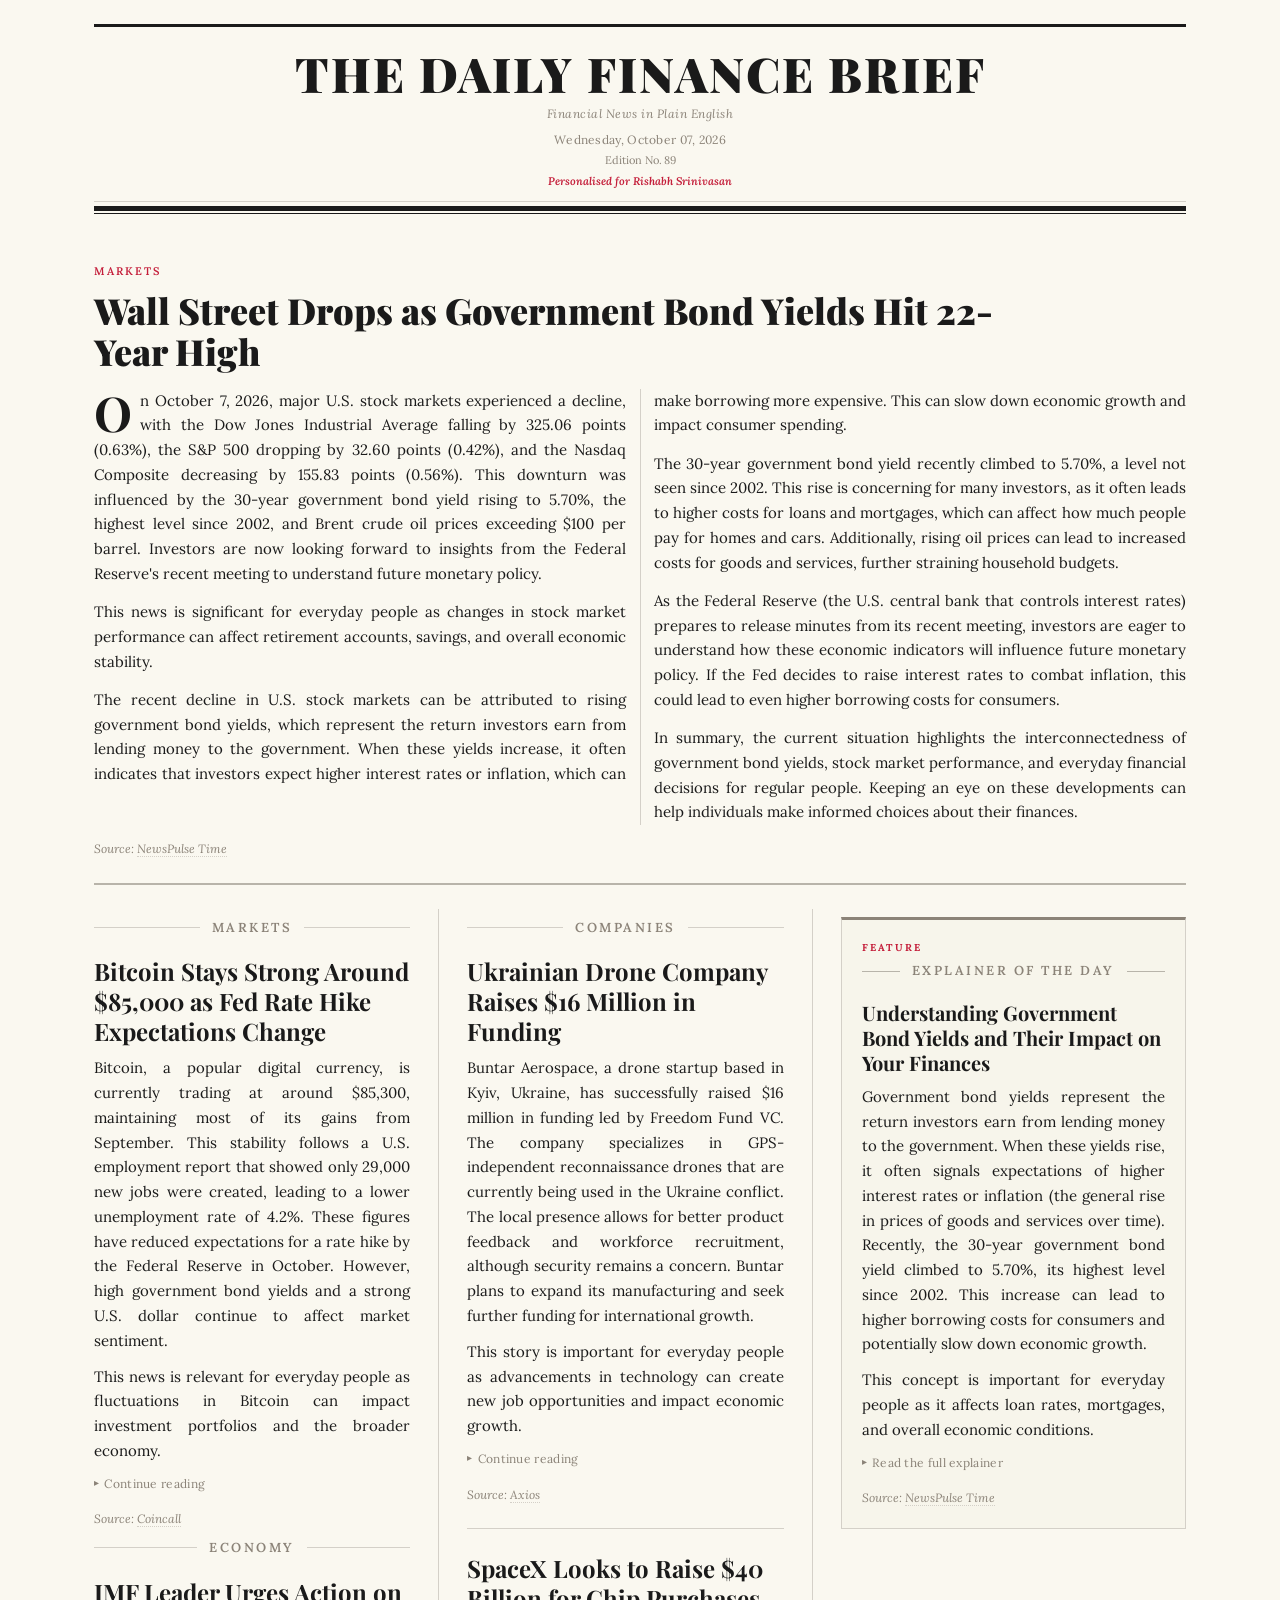
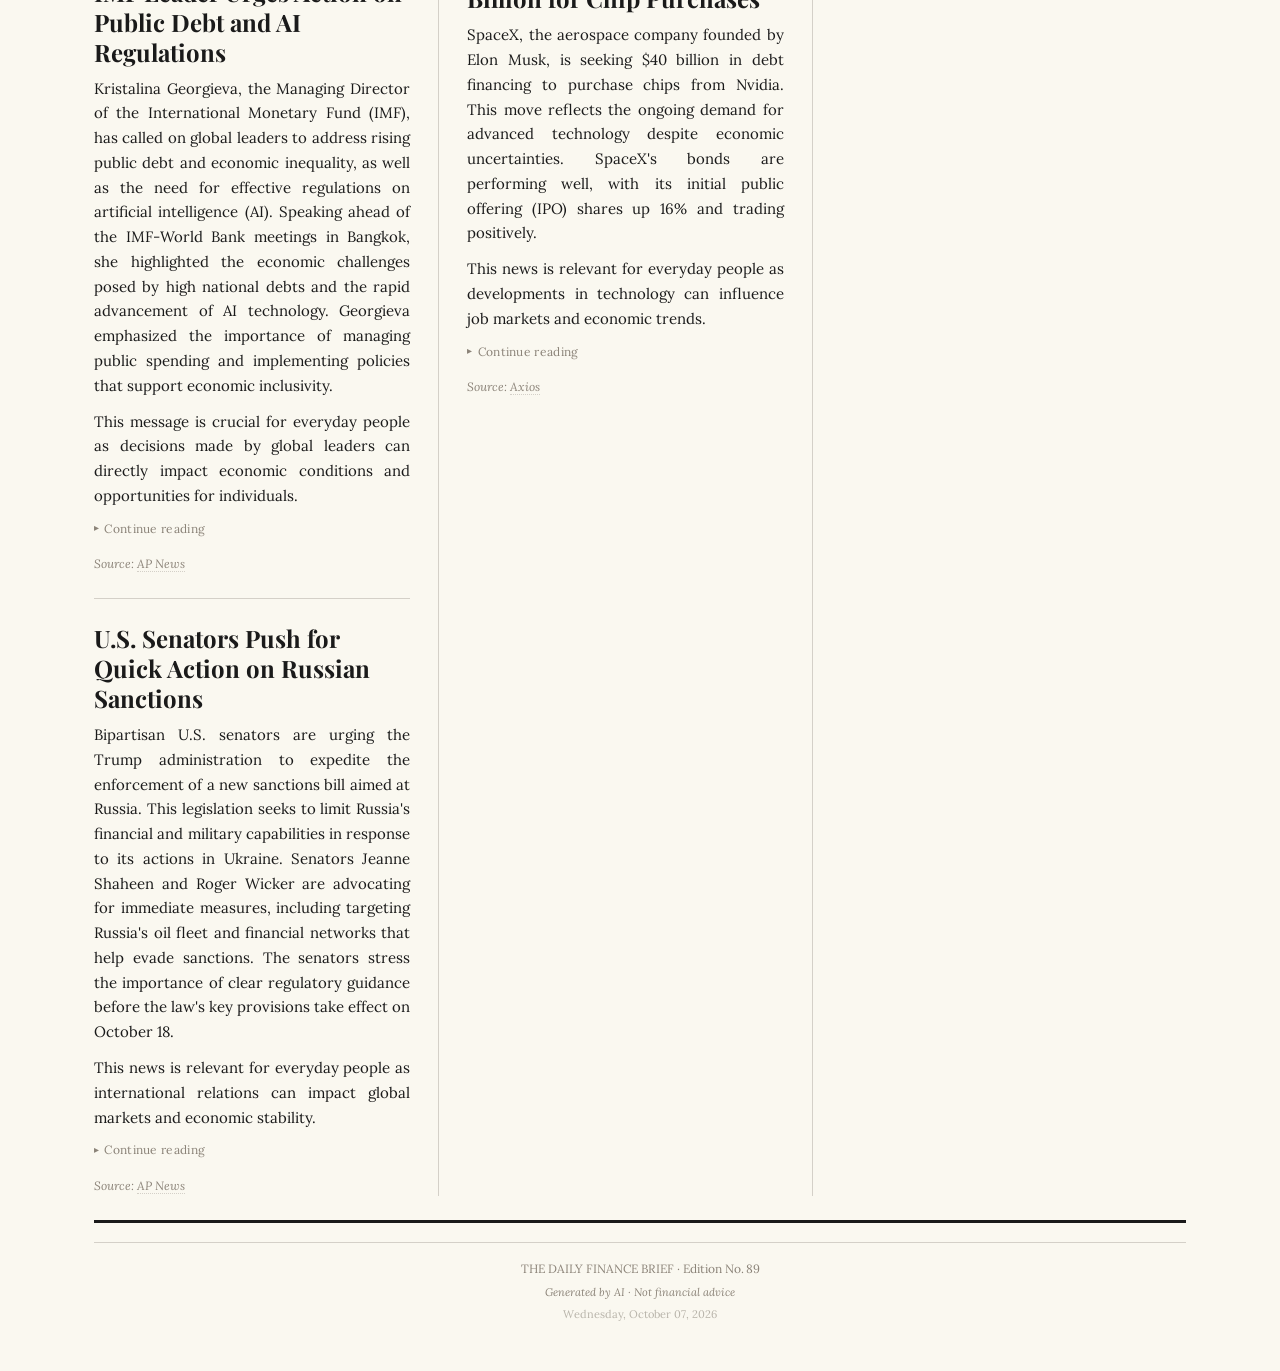
==== index.html @ 6aeec409 "📰 Daily Finance Brief — $(date +'%Y-%m-%d') 307666f8094af307974839c03118900632a19dda" ====
<!DOCTYPE html>
<html lang="en">
<head>
  <meta charset="UTF-8">
  <meta name="viewport" content="width=device-width, initial-scale=1.0">
  <meta name="description" content="THE DAILY FINANCE BRIEF — Financial News in Plain English. Edition 89, Wednesday, October 07, 2026.">
  <meta name="robots" content="noindex, nofollow">
  <title>THE DAILY FINANCE BRIEF — Wednesday, October 07, 2026</title>

  <!-- Google Fonts -->
  <link rel="preconnect" href="https://fonts.googleapis.com">
  <link rel="preconnect" href="https://fonts.gstatic.com" crossorigin>
  <link href="https://fonts.googleapis.com/css2?family=Playfair+Display:ital,wght@0,400;0,700;0,900;1,400;1,700&family=Lora:ital,wght@0,400;0,500;0,600;0,700;1,400;1,500&display=swap" rel="stylesheet">

  <!-- Newspaper Stylesheet -->
  <link rel="stylesheet" href="styles.css">
</head>
<body>

<div class="newspaper">

  <!-- ================================================================== -->
  <!-- MASTHEAD                                                            -->
  <!-- ================================================================== -->
  <header class="masthead">
    <div class="masthead__name">THE DAILY FINANCE BRIEF</div>
    <div class="masthead__tagline">Financial News in Plain English</div>
    <div class="masthead__dateline">Wednesday, October 07, 2026</div>
    <div class="masthead__edition">Edition No.&thinsp;89</div>
    <div class="masthead__personalised">Personalised for Rishabh Srinivasan</div>
  </header>
  <hr class="masthead-rule">

  <!-- ================================================================== -->
  <!-- LEAD STORY                                                          -->
  <!-- ================================================================== -->
  <article class="lead-story">
    <div class="lead-story__category">MARKETS</div>
    <h1 class="lead-story__headline">Wall Street Drops as Government Bond Yields Hit 22-Year High</h1>
    <div class="lead-story__body">
      <p>On October 7, 2026, major U.S. stock markets experienced a decline, with the Dow Jones Industrial Average falling by 325.06 points (0.63%), the S&P 500 dropping by 32.60 points (0.42%), and the Nasdaq Composite decreasing by 155.83 points (0.56%). This downturn was influenced by the 30-year government bond yield rising to 5.70%, the highest level since 2002, and Brent crude oil prices exceeding $100 per barrel. Investors are now looking forward to insights from the Federal Reserve's recent meeting to understand future monetary policy.</p><p>This news is significant for everyday people as changes in stock market performance can affect retirement accounts, savings, and overall economic stability.</p>
      <p>The recent decline in U.S. stock markets can be attributed to rising government bond yields, which represent the return investors earn from lending money to the government. When these yields increase, it often indicates that investors expect higher interest rates or inflation, which can make borrowing more expensive. This can slow down economic growth and impact consumer spending.</p><p>The 30-year government bond yield recently climbed to 5.70%, a level not seen since 2002. This rise is concerning for many investors, as it often leads to higher costs for loans and mortgages, which can affect how much people pay for homes and cars. Additionally, rising oil prices can lead to increased costs for goods and services, further straining household budgets.</p><p>As the Federal Reserve (the U.S. central bank that controls interest rates) prepares to release minutes from its recent meeting, investors are eager to understand how these economic indicators will influence future monetary policy. If the Fed decides to raise interest rates to combat inflation, this could lead to even higher borrowing costs for consumers.</p><p>In summary, the current situation highlights the interconnectedness of government bond yields, stock market performance, and everyday financial decisions for regular people. Keeping an eye on these developments can help individuals make informed choices about their finances.</p>
    </div>
    <div class="lead-story__source">
      Source: <a href="https://www.newspulsetime.com/article/wall-street-slides-as-treasury-yields-hit-22-year-high-oct-07-2026" target="_blank" rel="noopener noreferrer">NewsPulse Time</a>
    </div>
  </article>

  <!-- ================================================================== -->
  <!-- SECTION GRID                                                        -->
  <!-- ================================================================== -->
  <div class="section-grid">

    <!-- ---- Column 1: Markets + Economy ----- -->
    <div class="section-column">

      
      <div class="section-block">
        <div class="section-header">
          <span class="section-header__title">Markets</span>
        </div>
        
        <article class="story">
          <h2 class="story__headline">Bitcoin Stays Strong Around $85,000 as Fed Rate Hike Expectations Change</h2>
          <div class="story__summary"><p>Bitcoin, a popular digital currency, is currently trading at around $85,300, maintaining most of its gains from September. This stability follows a U.S. employment report that showed only 29,000 new jobs were created, leading to a lower unemployment rate of 4.2%. These figures have reduced expectations for a rate hike by the Federal Reserve in October. However, high government bond yields and a strong U.S. dollar continue to affect market sentiment.</p><p>This news is relevant for everyday people as fluctuations in Bitcoin can impact investment portfolios and the broader economy.</p></div>
          <details>
            <summary>Continue reading</summary>
            <div class="story__deep-dive"><p>Bitcoin, a decentralized digital currency, has been a topic of interest for many investors and everyday people alike. Currently trading around $85,300, Bitcoin has shown resilience, particularly after a recent U.S. employment report revealed that only 29,000 new jobs were created, resulting in an unemployment rate of 4.2%. These figures have led to a decrease in expectations for the Federal Reserve (the U.S. central bank that controls interest rates) to raise interest rates in October, which can influence the overall economic landscape.</p><p>The relationship between employment data and interest rates is crucial. When job growth is weak, the Fed may opt to keep interest rates low to stimulate economic activity. Lower interest rates can make borrowing cheaper, encouraging spending and investment. This environment can be favorable for cryptocurrencies like Bitcoin, as investors may seek alternative assets when traditional investments appear less attractive.</p><p>Despite the positive news for Bitcoin, high government bond yields and a strong U.S. dollar continue to create a complex market environment. High bond yields indicate that borrowing costs may rise, which can dampen economic growth and affect consumer spending. For everyday people, this means that while Bitcoin may present opportunities for investment, the broader economic factors at play can also impact personal finances.</p><p>As Bitcoin remains a volatile asset, it is essential for potential investors to stay informed about market trends and economic indicators. Understanding how these elements interact can help individuals make better financial decisions regarding investments in cryptocurrencies and other assets.</p></div>
          </details>
          <div class="story__source">
            Source: <a href="https://support.coincall.com/hc/en-us/articles/62987028150041-October-7-2026-Bitcoin-Holds-Near-85K-as-Fed-Hike-Expectations-Fade-and-ETF-Flows-Turn-Choppy" target="_blank" rel="noopener noreferrer">Coincall</a>
          </div>
        </article>
        
      </div>
      

      
      <div class="section-block">
        <div class="section-header">
          <span class="section-header__title">Economy</span>
        </div>
        
        <article class="story">
          <h2 class="story__headline">IMF Leader Urges Action on Public Debt and AI Regulations</h2>
          <div class="story__summary"><p>Kristalina Georgieva, the Managing Director of the International Monetary Fund (IMF), has called on global leaders to address rising public debt and economic inequality, as well as the need for effective regulations on artificial intelligence (AI). Speaking ahead of the IMF-World Bank meetings in Bangkok, she highlighted the economic challenges posed by high national debts and the rapid advancement of AI technology. Georgieva emphasized the importance of managing public spending and implementing policies that support economic inclusivity.</p><p>This message is crucial for everyday people as decisions made by global leaders can directly impact economic conditions and opportunities for individuals.</p></div>
          <details>
            <summary>Continue reading</summary>
            <div class="story__deep-dive"><p>Kristalina Georgieva, the Managing Director of the International Monetary Fund (IMF), recently emphasized the urgent need for global leaders to tackle rising public debt and economic inequality. Public debt refers to the total amount of money that a government owes to creditors, which can become a significant burden on a nation's economy. High public debt can lead to reduced government spending on essential services, impacting everyday citizens.</p><p>Georgieva's call for action comes as the world faces economic strains exacerbated by the rapid advancement of artificial intelligence (AI) technology. AI refers to computer systems that can perform tasks that typically require human intelligence, and its growth presents both opportunities and challenges. While AI can enhance productivity, it can also lead to job displacement and increased economic inequality if not properly regulated.</p><p>During her speech ahead of the IMF-World Bank meetings in Bangkok, Georgieva highlighted the necessity for nations to tighten public spending and adjust interest rates to manage inflation (the general rise in prices of goods and services over time). By doing so, governments can create a more stable economic environment that supports growth and inclusivity.</p><p>For everyday people, the implications of these discussions are significant. Decisions made by global leaders regarding public debt and AI regulations can shape the economic landscape, influencing job opportunities, wages, and access to essential services. As such, it is crucial for individuals to stay informed about these issues and advocate for policies that promote economic fairness and sustainability.</p><p>In conclusion, Georgieva's message serves as a reminder that the actions of global leaders can have far-reaching effects on the lives of ordinary people. By addressing public debt and implementing effective AI regulations, governments can work towards creating a more equitable and prosperous future for all.</p></div>
          </details>
          <div class="story__source">
            Source: <a href="https://apnews.com/article/2da9d879e2eb70e1e16d14fd1a307a99" target="_blank" rel="noopener noreferrer">AP News</a>
          </div>
        </article>
        
        <article class="story">
          <h2 class="story__headline">U.S. Senators Push for Quick Action on Russian Sanctions</h2>
          <div class="story__summary"><p>Bipartisan U.S. senators are urging the Trump administration to expedite the enforcement of a new sanctions bill aimed at Russia. This legislation seeks to limit Russia's financial and military capabilities in response to its actions in Ukraine. Senators Jeanne Shaheen and Roger Wicker are advocating for immediate measures, including targeting Russia's oil fleet and financial networks that help evade sanctions. The senators stress the importance of clear regulatory guidance before the law's key provisions take effect on October 18.</p><p>This news is relevant for everyday people as international relations can impact global markets and economic stability.</p></div>
          <details>
            <summary>Continue reading</summary>
            <div class="story__deep-dive"><p>Bipartisan U.S. senators are calling for swift action on a new sanctions bill aimed at Russia, which is designed to limit the country's financial and military capabilities in response to its ongoing actions in Ukraine. Sanctions are penalties imposed by one country on another to influence behavior, and this legislation seeks to disrupt Russia's ability to operate in international markets.</p><p>Senators Jeanne Shaheen and Roger Wicker are advocating for immediate measures that include targeting Russia's oil fleet and financial networks that facilitate sanctions evasion. The urgency behind their push stems from the need to ensure that the sanctions are effective and that Russia feels the economic consequences of its actions. The senators emphasize the importance of clear regulatory guidance before the law's key provisions take effect on October 18.</p><p>For everyday people, the implications of these sanctions can be significant. International relations and sanctions can impact global markets, leading to fluctuations in prices for goods and services. For instance, if sanctions lead to higher oil prices, consumers may face increased costs at the gas pump and for everyday products that rely on oil for production and transportation.</p><p>As the situation evolves, it is essential for individuals to stay informed about international developments and how they may affect their personal finances. Understanding the broader economic implications of government actions can help people make better decisions regarding spending and investment.</p><p>In conclusion, the push for swift action on Russian sanctions highlights the interconnectedness of global politics and everyday economic realities. The decisions made by lawmakers can have a direct impact on the financial well-being of individuals and families.</p></div>
          </details>
          <div class="story__source">
            Source: <a href="https://apnews.com/article/b322eec6b33610ebf4048daa5d621483" target="_blank" rel="noopener noreferrer">AP News</a>
          </div>
        </article>
        
      </div>
      

    </div>

    <!-- ---- Column 2: Companies ------------- -->
    <div class="section-column">

      
      <div class="section-block">
        <div class="section-header">
          <span class="section-header__title">Companies</span>
        </div>
        
        <article class="story">
          <h2 class="story__headline">Ukrainian Drone Company Raises $16 Million in Funding</h2>
          <div class="story__summary"><p>Buntar Aerospace, a drone startup based in Kyiv, Ukraine, has successfully raised $16 million in funding led by Freedom Fund VC. The company specializes in GPS-independent reconnaissance drones that are currently being used in the Ukraine conflict. The local presence allows for better product feedback and workforce recruitment, although security remains a concern. Buntar plans to expand its manufacturing and seek further funding for international growth.</p><p>This story is important for everyday people as advancements in technology can create new job opportunities and impact economic growth.</p></div>
          <details>
            <summary>Continue reading</summary>
            <div class="story__deep-dive"><p>Buntar Aerospace, a Kyiv-based drone startup, has recently secured $16 million in funding from investors, including Freedom Fund VC. The company focuses on developing GPS-independent reconnaissance drones, which are currently being utilized in the ongoing conflict in Ukraine. This funding is crucial for the company as it aims to expand its manufacturing capabilities and seek additional funding for international growth.</p><p>The ability to develop advanced drone technology not only supports military efforts but also has potential applications in various industries, including agriculture, logistics, and surveillance. As the demand for drone technology continues to grow, companies like Buntar Aerospace can create new job opportunities and contribute to economic growth.</p><p>However, the ongoing security concerns in Ukraine pose challenges for the company. The local presence of Buntar Aerospace allows for better product feedback and workforce recruitment, but the unstable environment can hinder operations and expansion plans.</p><p>For everyday people, advancements in technology, such as drone development, can lead to new job opportunities and innovations that improve daily life. As companies like Buntar Aerospace grow, they can contribute to the economy and provide employment in various sectors.</p><p>In conclusion, the successful funding round for Buntar Aerospace highlights the potential for technological advancements to drive economic growth and create job opportunities, even in challenging circumstances. As the drone industry continues to evolve, it will be interesting to see how these developments impact the broader economy and everyday lives.</p></div>
          </details>
          <div class="story__source">
            Source: <a href="https://www.axios.com/newsletters/axios-pro-rata-7e584a6d-5c95-4a3a-afc5-640056c4bc3f" target="_blank" rel="noopener noreferrer">Axios</a>
          </div>
        </article>
        
        <article class="story">
          <h2 class="story__headline">SpaceX Looks to Raise $40 Billion for Chip Purchases</h2>
          <div class="story__summary"><p>SpaceX, the aerospace company founded by Elon Musk, is seeking $40 billion in debt financing to purchase chips from Nvidia. This move reflects the ongoing demand for advanced technology despite economic uncertainties. SpaceX's bonds are performing well, with its initial public offering (IPO) shares up 16% and trading positively.</p><p>This news is relevant for everyday people as developments in technology can influence job markets and economic trends.</p></div>
          <details>
            <summary>Continue reading</summary>
            <div class="story__deep-dive"><p>SpaceX, the aerospace company founded by Elon Musk, is currently seeking $40 billion in debt financing primarily to purchase advanced chips from Nvidia, a leading technology company. This financing reflects the ongoing demand for high-performance technology, even amidst economic uncertainties. The ability to secure such a substantial amount of funding indicates investor confidence in SpaceX's future prospects.</p><p>SpaceX's bonds are performing well, with its initial public offering (IPO) shares rising by 16% and trading positively. This performance suggests that investors believe in the company's potential to innovate and expand its operations. As SpaceX continues to develop advanced technologies for space exploration and satellite deployment, the impact on the job market and related industries can be significant.</p><p>For everyday people, developments in technology, such as those driven by SpaceX, can influence job markets and economic trends. As companies invest in advanced technology, they often create new job opportunities and drive economic growth in related sectors.</p><p>However, the pursuit of such large-scale financing also raises questions about the sustainability of high levels of debt in the long term. If companies like SpaceX take on significant debt, it can impact their financial stability and, in turn, affect their employees and the broader economy.</p><p>In conclusion, SpaceX's efforts to raise $40 billion for chip purchases highlight the ongoing demand for advanced technology and its potential impact on the economy. As technology continues to evolve, it will be essential for individuals to stay informed about how these developments may shape job opportunities and economic conditions.</p></div>
          </details>
          <div class="story__source">
            Source: <a href="https://www.axios.com/newsletters/axios-pro-rata-7e584a6d-5c95-4a3a-afc5-640056c4bc3f" target="_blank" rel="noopener noreferrer">Axios</a>
          </div>
        </article>
        
      </div>
      

    </div>

    <!-- ---- Column 3: Explainer ------------- -->
    <div class="section-column section-column--explainer">

      
      <div class="explainer-box">
        <div class="explainer-label">Feature</div>
        <div class="section-header">
          <span class="section-header__title">Explainer of the Day</span>
        </div>
        
        <article class="story">
          <h2 class="story__headline">Understanding Government Bond Yields and Their Impact on Your Finances</h2>
          <div class="story__summary"><p>Government bond yields represent the return investors earn from lending money to the government. When these yields rise, it often signals expectations of higher interest rates or inflation (the general rise in prices of goods and services over time). Recently, the 30-year government bond yield climbed to 5.70%, its highest level since 2002. This increase can lead to higher borrowing costs for consumers and potentially slow down economic growth.</p><p>This concept is important for everyday people as it affects loan rates, mortgages, and overall economic conditions.</p></div>
          <details>
            <summary>Read the full explainer</summary>
            <div class="story__deep-dive"><p>Government bond yields are a crucial financial concept that represents the return investors earn from lending money to the government. When someone buys a government bond, they are essentially loaning money to the government in exchange for periodic interest payments and the return of the principal amount at maturity. The yield is the percentage return on this investment.</p><p>Recently, the 30-year government bond yield climbed to 5.70%, the highest level since 2002. This rise in yields can indicate that investors expect higher interest rates or inflation (the general rise in prices of goods and services over time). When bond yields increase, it often leads to higher borrowing costs for consumers, impacting loans, mortgages, and credit cards.</p><p>Higher borrowing costs can slow down economic growth, as consumers may be less likely to take out loans for big purchases like homes or cars. This can have a ripple effect on the economy, leading to reduced spending and investment.</p><p>Understanding government bond yields is essential for everyday people because they directly affect financial decisions. For instance, if you are considering buying a home, higher bond yields may result in higher mortgage rates, increasing your monthly payments. Similarly, higher yields can affect the interest rates on personal loans and credit cards.</p><p>In conclusion, government bond yields are an important indicator of economic health and can significantly impact your finances. Staying informed about changes in bond yields can help individuals make better financial decisions and understand the broader economic landscape.</p></div>
          </details>
          <div class="story__source">
            Source: <a href="https://www.newspulsetime.com/article/wall-street-slides-as-treasury-yields-hit-22-year-high-oct-07-2026" target="_blank" rel="noopener noreferrer">NewsPulse Time</a>
          </div>
        </article>
        
      </div>
      

    </div>

  </div>

  <!-- ================================================================== -->
  <!-- FOOTER                                                              -->
  <!-- ================================================================== -->
  <footer class="newspaper-footer">
    <div class="footer__edition">THE DAILY FINANCE BRIEF &middot; Edition No.&thinsp;89</div>
    <div class="footer__disclaimer">Generated by AI · Not financial advice</div>
    <div class="footer__date">Wednesday, October 07, 2026</div>
  </footer>

</div>

</body>
</html>
---- styles.css ----
/* ==========================================================================
   THE DAILY FINANCE BRIEF — Design System
   A Wall Street Journal–inspired newspaper stylesheet
   ========================================================================== */

/* --- Google Fonts -------------------------------------------------------- */
@import url('https://fonts.googleapis.com/css2?family=Playfair+Display:ital,wght@0,400;0,700;0,900;1,400;1,700&family=Lora:ital,wght@0,400;0,500;0,600;0,700;1,400;1,500&display=swap');

/* --- Custom Properties --------------------------------------------------- */
:root {
  /* Palette */
  --color-bg:          #faf8f0;
  --color-bg-alt:      #f3f0e4;
  --color-text:        #1a1a1a;
  --color-text-muted:  #4a4a4a;
  --color-rule:        #d4d0c8;
  --color-rule-dark:   #b8b4aa;
  --color-section:     #8b8378;
  --color-accent:      #c41e3a;
  --color-link:        #1a1a1a;
  --color-link-hover:  #c41e3a;
  --color-explainer:   #f7f5eb;

  /* Typography */
  --font-display:      'Playfair Display', Georgia, 'Times New Roman', serif;
  --font-body:         'Lora', Georgia, 'Times New Roman', serif;
  --font-ui:           'Lora', Georgia, serif;

  /* Sizes */
  --size-masthead:     48px;
  --size-lead-hl:      36px;
  --size-headline:     24px;
  --size-sub-headline: 18px;
  --size-section-hdr:  13px;
  --size-body:         15px;
  --size-small:        12px;
  --size-byline:       12px;

  /* Spacing */
  --gap-column:        28px;
  --gap-section:       24px;
  --page-max-width:    1140px;
  --page-padding:      24px;

  /* Rules */
  --rule-thin:         1px solid var(--color-rule);
  --rule-medium:       2px solid var(--color-rule-dark);
  --rule-accent:       3px solid var(--color-text);
}

/* --- Reset & Base -------------------------------------------------------- */
*,
*::before,
*::after {
  box-sizing: border-box;
  margin: 0;
  padding: 0;
}

html {
  font-size: 16px;
  -webkit-font-smoothing: antialiased;
  -moz-osx-font-smoothing: grayscale;
}

body {
  font-family: var(--font-body);
  font-size: var(--size-body);
  line-height: 1.65;
  color: var(--color-text);
  background-color: var(--color-bg);
}

a {
  color: var(--color-link);
  text-decoration: none;
  border-bottom: 1px solid transparent;
  transition: border-color 0.2s ease, color 0.2s ease;
}

a:hover {
  color: var(--color-link-hover);
  border-bottom-color: var(--color-link-hover);
}

img {
  max-width: 100%;
  height: auto;
}

/* --- Page Container ------------------------------------------------------ */
.newspaper {
  max-width: var(--page-max-width);
  margin: 0 auto;
  padding: var(--page-padding);
}

/* ==========================================================================
   MASTHEAD
   ========================================================================== */
.masthead {
  text-align: center;
  padding: 20px 0 16px;
  border-top: var(--rule-accent);
  border-bottom: var(--rule-accent);
  margin-bottom: 0;
  position: relative;
}

/* Thin inner rule just inside the thick top border */
.masthead::after {
  content: '';
  display: block;
  position: absolute;
  bottom: 4px;
  left: 0;
  right: 0;
  border-bottom: var(--rule-thin);
}

.masthead__name {
  font-family: var(--font-display);
  font-size: var(--size-masthead);
  font-weight: 900;
  letter-spacing: 2px;
  line-height: 1.1;
  color: var(--color-text);
  margin-bottom: 4px;
}

.masthead__tagline {
  font-family: var(--font-body);
  font-size: var(--size-small);
  font-style: italic;
  color: var(--color-section);
  letter-spacing: 0.5px;
  margin-bottom: 6px;
}

.masthead__dateline {
  font-family: var(--font-body);
  font-size: var(--size-small);
  color: var(--color-section);
  letter-spacing: 0.3px;
}

.masthead__edition {
  font-family: var(--font-body);
  font-size: 11px;
  color: var(--color-section);
  margin-top: 2px;
}

.masthead__personalised {
  font-family: var(--font-body);
  font-size: 11px;
  font-style: italic;
  font-weight: 600;
  color: var(--color-accent);
  margin-top: 2px;
}

/* Double rule below masthead */
.masthead-rule {
  border: none;
  border-top: 2px solid var(--color-text);
  border-bottom: 1px solid var(--color-text);
  height: 5px;
  margin: 0 0 var(--gap-section) 0;
}

/* ==========================================================================
   LEAD STORY (full-width hero)
   ========================================================================== */
.lead-story {
  padding: var(--gap-section) 0;
  border-bottom: var(--rule-medium);
  margin-bottom: var(--gap-section);
}

.lead-story__category {
  font-family: var(--font-body);
  font-size: 11px;
  font-weight: 600;
  text-transform: uppercase;
  letter-spacing: 2px;
  color: var(--color-accent);
  margin-bottom: 10px;
}

.lead-story__headline {
  font-family: var(--font-display);
  font-size: var(--size-lead-hl);
  font-weight: 900;
  line-height: 1.15;
  color: var(--color-text);
  margin-bottom: 16px;
  max-width: 85%;
}

.lead-story__body {
  column-count: 2;
  column-gap: var(--gap-column);
  column-rule: var(--rule-thin);
  text-align: justify;
  hyphens: auto;
  -webkit-hyphens: auto;
  -ms-hyphens: auto;
}

.lead-story__body p {
  margin-bottom: 0.9em;
  orphans: 2;
  widows: 2;
}

.lead-story__body p:first-child::first-letter {
  font-family: var(--font-display);
  font-size: 3.2em;
  float: left;
  line-height: 0.8;
  padding-right: 8px;
  padding-top: 4px;
  font-weight: 700;
  color: var(--color-text);
}

.lead-story__source {
  margin-top: 14px;
  font-family: var(--font-body);
  font-size: var(--size-byline);
  color: var(--color-section);
  font-style: italic;
}

.lead-story__source a {
  color: var(--color-section);
  border-bottom: 1px dotted var(--color-rule);
}

.lead-story__source a:hover {
  color: var(--color-accent);
  border-bottom-color: var(--color-accent);
}

/* ==========================================================================
   SECTION GRID
   ========================================================================== */
.section-grid {
  display: grid;
  grid-template-columns: 1fr 1fr 1fr;
  gap: 0 var(--gap-column);
  position: relative;
}

/* Vertical column rules via pseudo-elements on grid children */
.section-grid > .section-column {
  position: relative;
}

.section-grid > .section-column:not(:last-child) {
  border-right: var(--rule-thin);
  padding-right: var(--gap-column);
}

/* --- Section Header ------------------------------------------------------ */
.section-header {
  display: flex;
  align-items: center;
  gap: 12px;
  margin-bottom: 18px;
  margin-top: 8px;
}

.section-header::before,
.section-header::after {
  content: '';
  flex: 1;
  border-top: var(--rule-thin);
}

.section-header__title {
  font-family: var(--font-body);
  font-size: var(--size-section-hdr);
  font-weight: 600;
  text-transform: uppercase;
  letter-spacing: 2.5px;
  color: var(--color-section);
  white-space: nowrap;
  flex-shrink: 0;
}

/* ==========================================================================
   STORY CARDS
   ========================================================================== */
.story {
  margin-bottom: var(--gap-section);
  padding-bottom: var(--gap-section);
  border-bottom: var(--rule-thin);
}

.story:last-child {
  border-bottom: none;
  margin-bottom: 0;
  padding-bottom: 0;
}

.story__headline {
  font-family: var(--font-display);
  font-size: var(--size-headline);
  font-weight: 700;
  line-height: 1.25;
  color: var(--color-text);
  margin-bottom: 10px;
}

.story__summary {
  text-align: justify;
  hyphens: auto;
  -webkit-hyphens: auto;
  -ms-hyphens: auto;
}

.story__summary p {
  margin-bottom: 0.75em;
}

.story__summary p:last-child {
  margin-bottom: 0;
}

.story__deep-dive {
  text-align: justify;
  hyphens: auto;
  -webkit-hyphens: auto;
  -ms-hyphens: auto;
  margin-top: 12px;
  padding-top: 12px;
  border-top: 1px dashed var(--color-rule);
}

.story__deep-dive p {
  margin-bottom: 0.75em;
}

.story__deep-dive p:last-child {
  margin-bottom: 0;
}

.story__source {
  margin-top: 10px;
  font-family: var(--font-body);
  font-size: var(--size-byline);
  color: var(--color-section);
  font-style: italic;
}

.story__source a {
  color: var(--color-section);
  border-bottom: 1px dotted var(--color-rule);
}

.story__source a:hover {
  color: var(--color-accent);
}

/* ==========================================================================
   DETAILS / SUMMARY (expand-collapse)
   ========================================================================== */
.story details {
  margin-top: 4px;
}

.story details summary {
  cursor: pointer;
  list-style: none;
  font-family: var(--font-body);
  font-size: var(--size-small);
  color: var(--color-section);
  letter-spacing: 0.3px;
  padding: 6px 0;
  transition: color 0.2s ease;
  user-select: none;
  display: flex;
  align-items: center;
  gap: 5px;
}

.story details summary::-webkit-details-marker {
  display: none;
}

.story details summary::before {
  content: '▸';
  display: inline-block;
  font-size: 10px;
  transition: transform 0.25s ease;
  color: var(--color-section);
}

.story details[open] summary::before {
  transform: rotate(90deg);
}

.story details summary:hover {
  color: var(--color-accent);
}

.story details summary:hover::before {
  color: var(--color-accent);
}

/* Smooth expand animation */
.story details .story__deep-dive {
  overflow: hidden;
  animation: slideDown 0.3s ease-out;
}

@keyframes slideDown {
  from {
    opacity: 0;
    max-height: 0;
    transform: translateY(-4px);
  }
  to {
    opacity: 1;
    max-height: 2000px;
    transform: translateY(0);
  }
}

/* ==========================================================================
   EXPLAINER BOX (special sidebar treatment)
   ========================================================================== */
.explainer-box {
  background-color: var(--color-explainer);
  border: 1px solid var(--color-rule);
  border-top: 3px solid var(--color-section);
  padding: 20px;
  margin-top: 8px;
}

.explainer-box .section-header {
  margin-top: 0;
}

.explainer-box .section-header::before,
.explainer-box .section-header::after {
  border-top-color: var(--color-rule-dark);
}

.explainer-box .story {
  border-bottom: none;
  padding-bottom: 0;
  margin-bottom: 0;
}

.explainer-box .story__headline {
  font-size: 20px;
}

.explainer-label {
  font-family: var(--font-body);
  font-size: 10px;
  font-weight: 700;
  text-transform: uppercase;
  letter-spacing: 2px;
  color: var(--color-accent);
  margin-bottom: 4px;
}

/* ==========================================================================
   FOOTER
   ========================================================================== */
.newspaper-footer {
  margin-top: var(--gap-section);
  padding: 16px 0 24px;
  border-top: var(--rule-accent);
  text-align: center;
}

.newspaper-footer::before {
  content: '';
  display: block;
  border-top: var(--rule-thin);
  margin-bottom: 16px;
  margin-top: 3px;
}

.footer__edition {
  font-family: var(--font-body);
  font-size: var(--size-small);
  color: var(--color-section);
  margin-bottom: 4px;
}

.footer__disclaimer {
  font-family: var(--font-body);
  font-size: 11px;
  color: var(--color-section);
  font-style: italic;
}

.footer__date {
  font-family: var(--font-body);
  font-size: 11px;
  color: var(--color-rule-dark);
  margin-top: 4px;
}

/* ==========================================================================
   RESPONSIVE BREAKPOINTS
   ========================================================================== */

/* Tablet: 2 columns, explainer goes full-width below */
@media (max-width: 900px) {
  :root {
    --size-masthead:  38px;
    --size-lead-hl:   30px;
    --gap-column:     22px;
  }

  .section-grid {
    grid-template-columns: 1fr 1fr;
  }

  /* Explainer column spans full width on tablet */
  .section-column--explainer {
    grid-column: 1 / -1;
    border-right: none !important;
    padding-right: 0 !important;
    border-top: var(--rule-thin);
    padding-top: var(--gap-section);
    margin-top: 8px;
  }

  .lead-story__headline {
    max-width: 100%;
  }
}

/* Mobile: single column */
@media (max-width: 600px) {
  :root {
    --size-masthead:  30px;
    --size-lead-hl:   26px;
    --size-headline:  21px;
    --gap-column:     16px;
    --page-padding:   16px;
  }

  .section-grid {
    grid-template-columns: 1fr;
  }

  .section-grid > .section-column:not(:last-child) {
    border-right: none;
    padding-right: 0;
    border-bottom: var(--rule-thin);
    padding-bottom: var(--gap-section);
    margin-bottom: var(--gap-section);
  }

  .lead-story__body {
    column-count: 1;
  }

  .lead-story__headline {
    max-width: 100%;
  }

  .lead-story__body p:first-child::first-letter {
    font-size: 2.6em;
  }

  /* Mobile reading usability enhancements */
  .story details summary {
    padding: 10px 14px;
    background-color: var(--color-bg-alt);
    border: 1px solid var(--color-rule);
    border-radius: 3px;
    display: inline-flex;
    margin-top: 10px;
    font-weight: 500;
  }

  .story details[open] summary {
    margin-bottom: 12px;
  }
}

/* ==========================================================================
   PRINT STYLES
   ========================================================================== */
@media print {
  body {
    background: #fff;
    font-size: 11pt;
  }

  .newspaper {
    max-width: none;
    padding: 0;
  }

  a {
    color: var(--color-text) !important;
    border-bottom: none !important;
  }

  .story details {
    /* Force open all details for print */
  }

  .story details[open] .story__deep-dive {
    animation: none;
  }

  .newspaper-footer {
    page-break-inside: avoid;
  }

  .lead-story,
  .story {
    page-break-inside: avoid;
  }
}
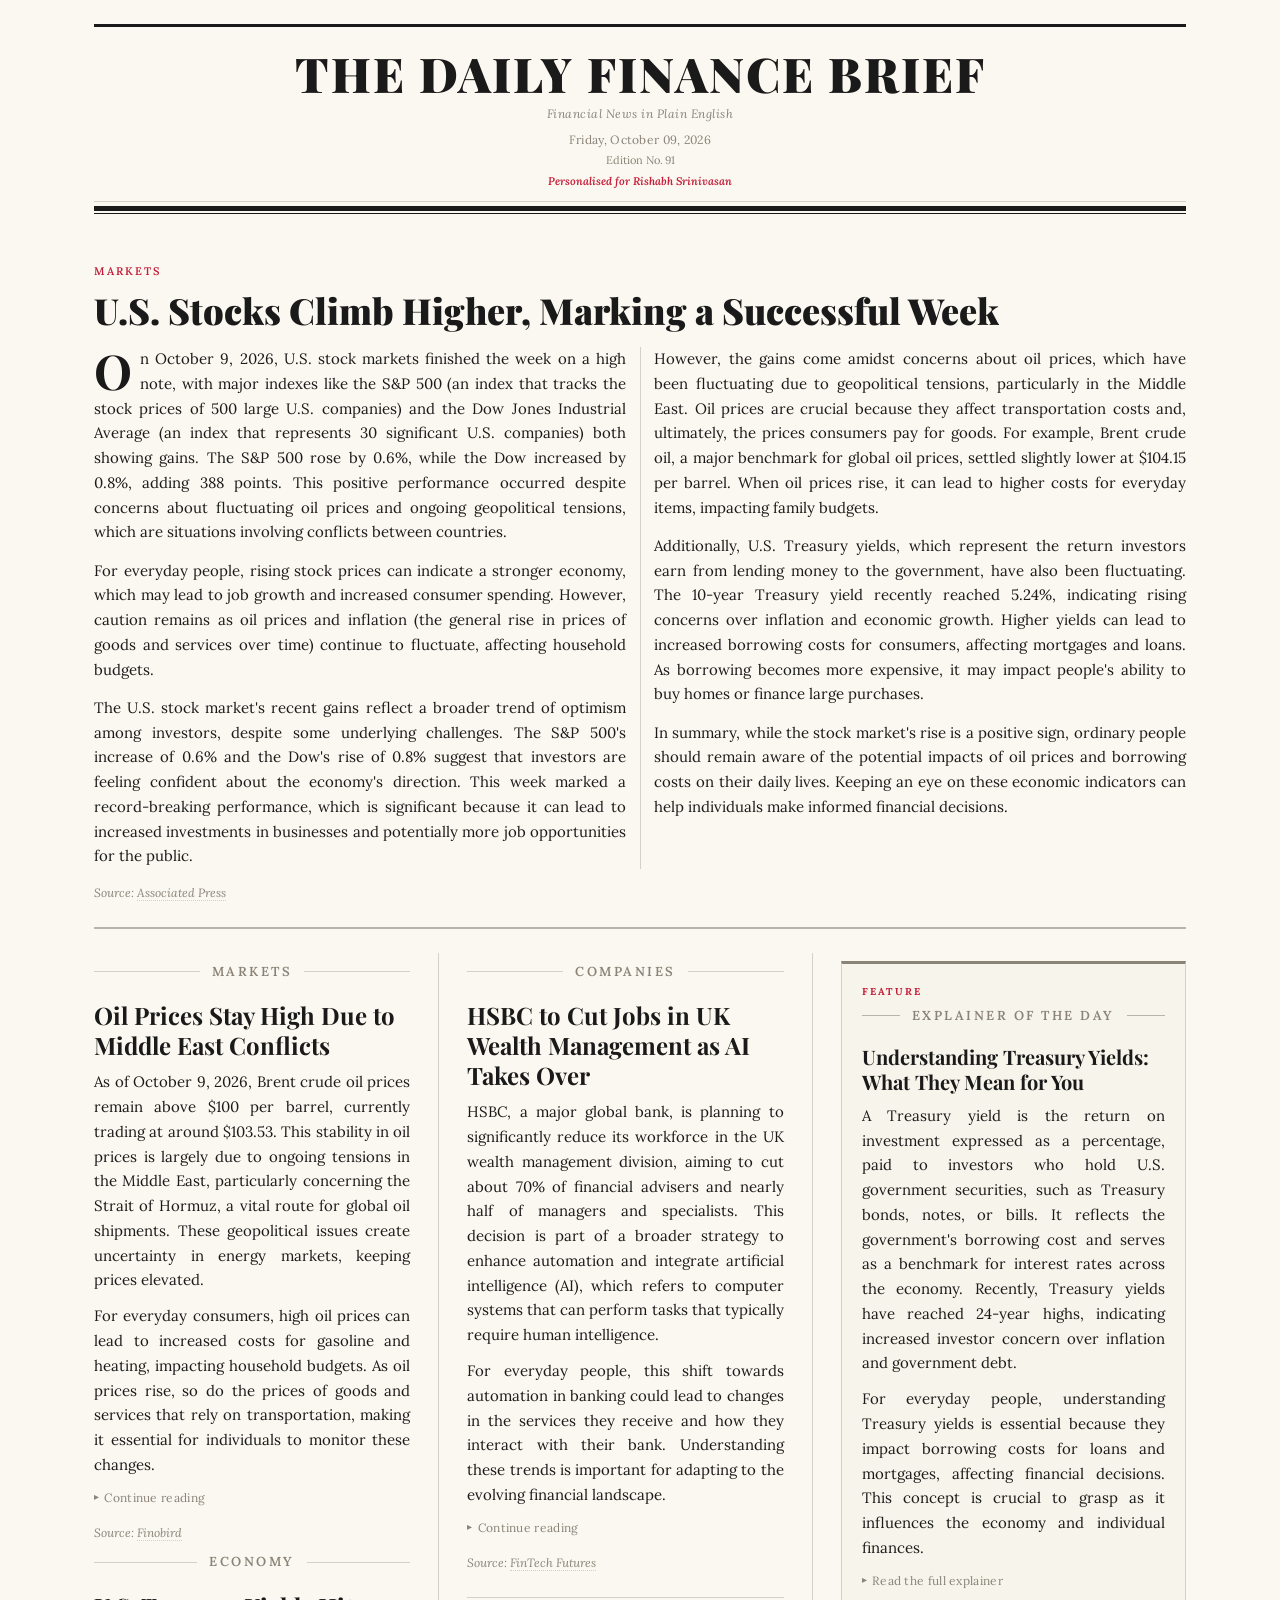
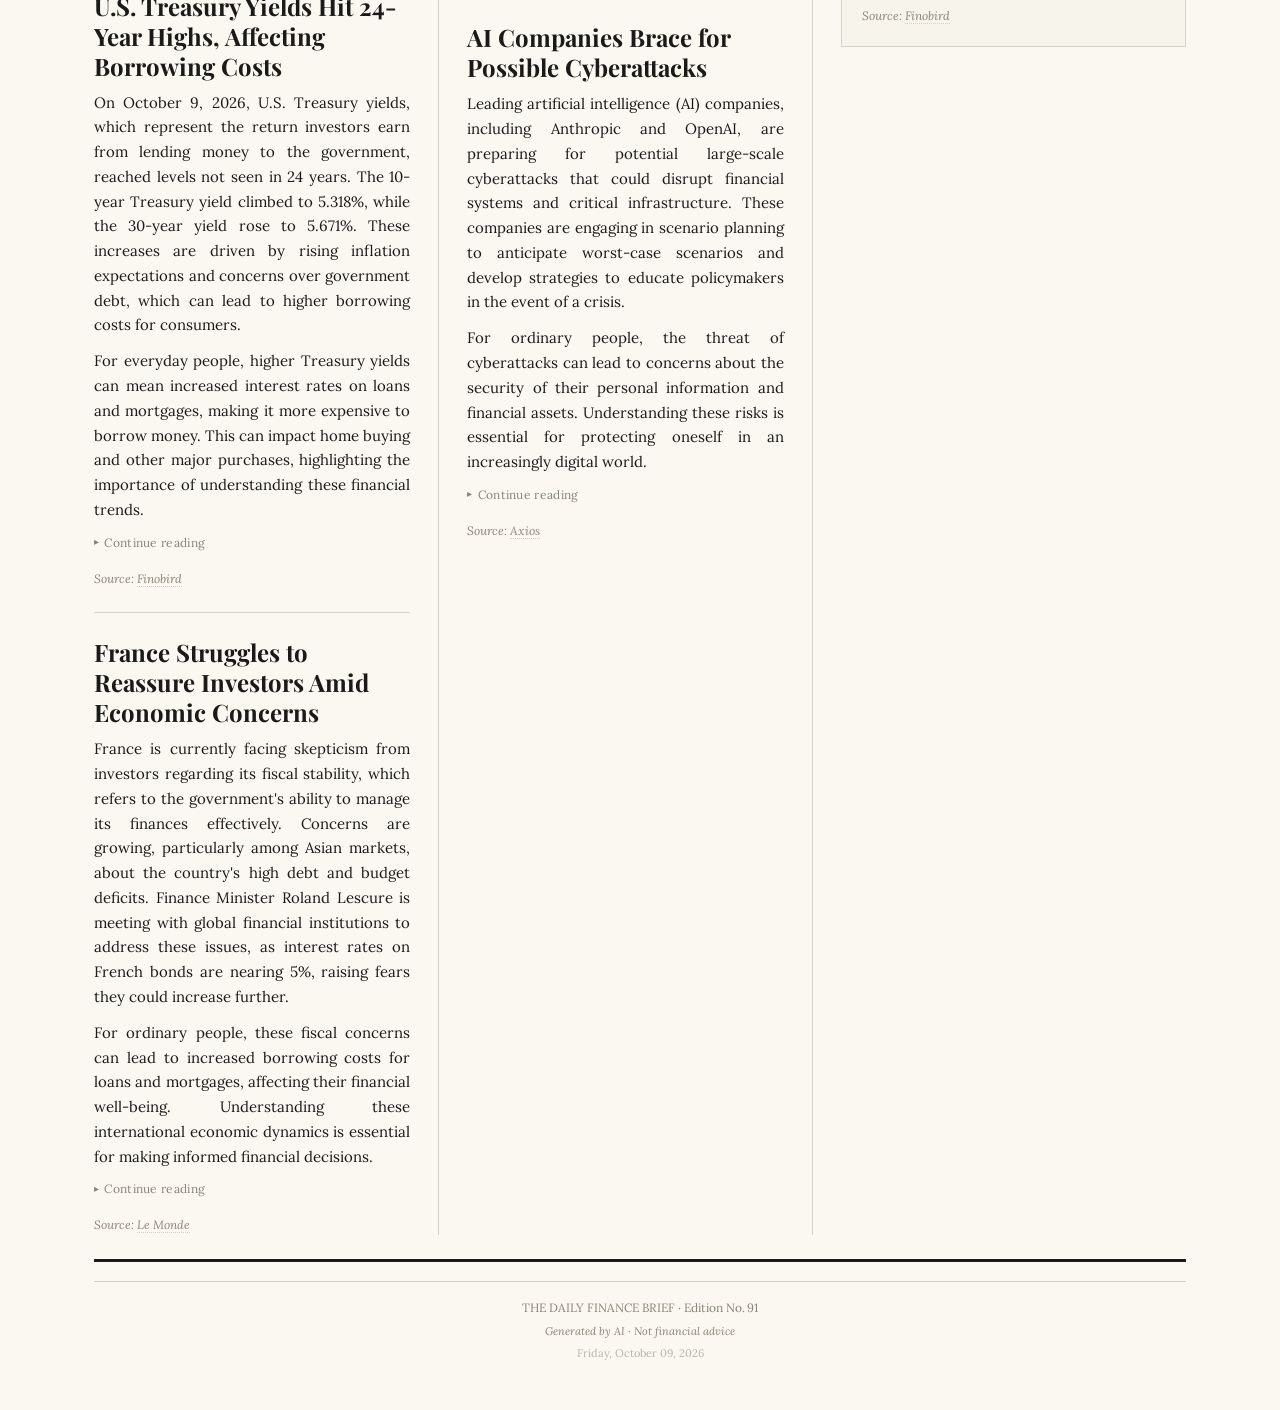
==== commit 02426dc7: "📰 Daily Finance Brief — $(date +'%Y-%m-%d') 307666f8094af307974839c03118900632a19dda" ====
--- a/index.html
+++ b/index.html
@@ -3,9 +3,9 @@
 <head>
   <meta charset="UTF-8">
   <meta name="viewport" content="width=device-width, initial-scale=1.0">
-  <meta name="description" content="THE DAILY FINANCE BRIEF — Financial News in Plain English. Edition 89, Wednesday, October 07, 2026.">
+  <meta name="description" content="THE DAILY FINANCE BRIEF — Financial News in Plain English. Edition 91, Friday, October 09, 2026.">
   <meta name="robots" content="noindex, nofollow">
-  <title>THE DAILY FINANCE BRIEF — Wednesday, October 07, 2026</title>
+  <title>THE DAILY FINANCE BRIEF — Friday, October 09, 2026</title>
 
   <!-- Google Fonts -->
   <link rel="preconnect" href="https://fonts.googleapis.com">
@@ -25,8 +25,8 @@
   <header class="masthead">
     <div class="masthead__name">THE DAILY FINANCE BRIEF</div>
     <div class="masthead__tagline">Financial News in Plain English</div>
-    <div class="masthead__dateline">Wednesday, October 07, 2026</div>
-    <div class="masthead__edition">Edition No.&thinsp;89</div>
+    <div class="masthead__dateline">Friday, October 09, 2026</div>
+    <div class="masthead__edition">Edition No.&thinsp;91</div>
     <div class="masthead__personalised">Personalised for Rishabh Srinivasan</div>
   </header>
   <hr class="masthead-rule">
@@ -36,13 +36,13 @@
   <!-- ================================================================== -->
   <article class="lead-story">
     <div class="lead-story__category">MARKETS</div>
-    <h1 class="lead-story__headline">Wall Street Drops as Government Bond Yields Hit 22-Year High</h1>
+    <h1 class="lead-story__headline">U.S. Stocks Climb Higher, Marking a Successful Week</h1>
     <div class="lead-story__body">
-      <p>On October 7, 2026, major U.S. stock markets experienced a decline, with the Dow Jones Industrial Average falling by 325.06 points (0.63%), the S&P 500 dropping by 32.60 points (0.42%), and the Nasdaq Composite decreasing by 155.83 points (0.56%). This downturn was influenced by the 30-year government bond yield rising to 5.70%, the highest level since 2002, and Brent crude oil prices exceeding $100 per barrel. Investors are now looking forward to insights from the Federal Reserve's recent meeting to understand future monetary policy.</p><p>This news is significant for everyday people as changes in stock market performance can affect retirement accounts, savings, and overall economic stability.</p>
-      <p>The recent decline in U.S. stock markets can be attributed to rising government bond yields, which represent the return investors earn from lending money to the government. When these yields increase, it often indicates that investors expect higher interest rates or inflation, which can make borrowing more expensive. This can slow down economic growth and impact consumer spending.</p><p>The 30-year government bond yield recently climbed to 5.70%, a level not seen since 2002. This rise is concerning for many investors, as it often leads to higher costs for loans and mortgages, which can affect how much people pay for homes and cars. Additionally, rising oil prices can lead to increased costs for goods and services, further straining household budgets.</p><p>As the Federal Reserve (the U.S. central bank that controls interest rates) prepares to release minutes from its recent meeting, investors are eager to understand how these economic indicators will influence future monetary policy. If the Fed decides to raise interest rates to combat inflation, this could lead to even higher borrowing costs for consumers.</p><p>In summary, the current situation highlights the interconnectedness of government bond yields, stock market performance, and everyday financial decisions for regular people. Keeping an eye on these developments can help individuals make informed choices about their finances.</p>
+      <p>On October 9, 2026, U.S. stock markets finished the week on a high note, with major indexes like the S&P 500 (an index that tracks the stock prices of 500 large U.S. companies) and the Dow Jones Industrial Average (an index that represents 30 significant U.S. companies) both showing gains. The S&P 500 rose by 0.6%, while the Dow increased by 0.8%, adding 388 points. This positive performance occurred despite concerns about fluctuating oil prices and ongoing geopolitical tensions, which are situations involving conflicts between countries.</p><p>For everyday people, rising stock prices can indicate a stronger economy, which may lead to job growth and increased consumer spending. However, caution remains as oil prices and inflation (the general rise in prices of goods and services over time) continue to fluctuate, affecting household budgets.</p>
+      <p>The U.S. stock market's recent gains reflect a broader trend of optimism among investors, despite some underlying challenges. The S&P 500's increase of 0.6% and the Dow's rise of 0.8% suggest that investors are feeling confident about the economy's direction. This week marked a record-breaking performance, which is significant because it can lead to increased investments in businesses and potentially more job opportunities for the public.</p><p>However, the gains come amidst concerns about oil prices, which have been fluctuating due to geopolitical tensions, particularly in the Middle East. Oil prices are crucial because they affect transportation costs and, ultimately, the prices consumers pay for goods. For example, Brent crude oil, a major benchmark for global oil prices, settled slightly lower at $104.15 per barrel. When oil prices rise, it can lead to higher costs for everyday items, impacting family budgets.</p><p>Additionally, U.S. Treasury yields, which represent the return investors earn from lending money to the government, have also been fluctuating. The 10-year Treasury yield recently reached 5.24%, indicating rising concerns over inflation and economic growth. Higher yields can lead to increased borrowing costs for consumers, affecting mortgages and loans. As borrowing becomes more expensive, it may impact people's ability to buy homes or finance large purchases.</p><p>In summary, while the stock market's rise is a positive sign, ordinary people should remain aware of the potential impacts of oil prices and borrowing costs on their daily lives. Keeping an eye on these economic indicators can help individuals make informed financial decisions.</p>
     </div>
     <div class="lead-story__source">
-      Source: <a href="https://www.newspulsetime.com/article/wall-street-slides-as-treasury-yields-hit-22-year-high-oct-07-2026" target="_blank" rel="noopener noreferrer">NewsPulse Time</a>
+      Source: <a href="https://apnews.com/article/5d0f953dbf96febb0690c1aef23fa8a9" target="_blank" rel="noopener noreferrer">Associated Press</a>
     </div>
   </article>
 
@@ -61,14 +61,14 @@
         </div>
         
         <article class="story">
-          <h2 class="story__headline">Bitcoin Stays Strong Around $85,000 as Fed Rate Hike Expectations Change</h2>
-          <div class="story__summary"><p>Bitcoin, a popular digital currency, is currently trading at around $85,300, maintaining most of its gains from September. This stability follows a U.S. employment report that showed only 29,000 new jobs were created, leading to a lower unemployment rate of 4.2%. These figures have reduced expectations for a rate hike by the Federal Reserve in October. However, high government bond yields and a strong U.S. dollar continue to affect market sentiment.</p><p>This news is relevant for everyday people as fluctuations in Bitcoin can impact investment portfolios and the broader economy.</p></div>
+          <h2 class="story__headline">Oil Prices Stay High Due to Middle East Conflicts</h2>
+          <div class="story__summary"><p>As of October 9, 2026, Brent crude oil prices remain above $100 per barrel, currently trading at around $103.53. This stability in oil prices is largely due to ongoing tensions in the Middle East, particularly concerning the Strait of Hormuz, a vital route for global oil shipments. These geopolitical issues create uncertainty in energy markets, keeping prices elevated.</p><p>For everyday consumers, high oil prices can lead to increased costs for gasoline and heating, impacting household budgets. As oil prices rise, so do the prices of goods and services that rely on transportation, making it essential for individuals to monitor these changes.</p></div>
           <details>
             <summary>Continue reading</summary>
-            <div class="story__deep-dive"><p>Bitcoin, a decentralized digital currency, has been a topic of interest for many investors and everyday people alike. Currently trading around $85,300, Bitcoin has shown resilience, particularly after a recent U.S. employment report revealed that only 29,000 new jobs were created, resulting in an unemployment rate of 4.2%. These figures have led to a decrease in expectations for the Federal Reserve (the U.S. central bank that controls interest rates) to raise interest rates in October, which can influence the overall economic landscape.</p><p>The relationship between employment data and interest rates is crucial. When job growth is weak, the Fed may opt to keep interest rates low to stimulate economic activity. Lower interest rates can make borrowing cheaper, encouraging spending and investment. This environment can be favorable for cryptocurrencies like Bitcoin, as investors may seek alternative assets when traditional investments appear less attractive.</p><p>Despite the positive news for Bitcoin, high government bond yields and a strong U.S. dollar continue to create a complex market environment. High bond yields indicate that borrowing costs may rise, which can dampen economic growth and affect consumer spending. For everyday people, this means that while Bitcoin may present opportunities for investment, the broader economic factors at play can also impact personal finances.</p><p>As Bitcoin remains a volatile asset, it is essential for potential investors to stay informed about market trends and economic indicators. Understanding how these elements interact can help individuals make better financial decisions regarding investments in cryptocurrencies and other assets.</p></div>
+            <div class="story__deep-dive"><p>Brent crude oil prices have been a focal point in recent economic discussions, as they remain above $100 per barrel, currently trading at approximately $103.53. This situation is primarily driven by geopolitical tensions in the Middle East, particularly around the Strait of Hormuz, which is a critical chokepoint for global oil shipments. Any instability in this region can lead to supply concerns, causing oil prices to rise.</p><p>For ordinary people, the implications of high oil prices are significant. When oil prices increase, it often leads to higher gasoline prices at the pump, which can strain household budgets. Additionally, transportation costs for goods rise, leading to increased prices for everyday items. This ripple effect can impact everything from groceries to utility bills, making it essential for consumers to be aware of these changes.</p><p>Experts suggest that the current high oil prices may persist as long as geopolitical tensions remain unresolved. This uncertainty can lead to fluctuations in energy costs, making it challenging for families to plan their finances. As consumers, being proactive about budgeting for potential increases in fuel and energy costs can help mitigate the impact on household expenses.</p><p>In conclusion, while high oil prices are often seen as a market issue, they have direct consequences for everyday life. Keeping informed about oil price trends and their causes can empower individuals to make better financial decisions and prepare for potential changes in their expenses.</p></div>
           </details>
           <div class="story__source">
-            Source: <a href="https://support.coincall.com/hc/en-us/articles/62987028150041-October-7-2026-Bitcoin-Holds-Near-85K-as-Fed-Hike-Expectations-Fade-and-ETF-Flows-Turn-Choppy" target="_blank" rel="noopener noreferrer">Coincall</a>
+            Source: <a href="https://finobird.com/news/roundup/oil-above-100-24-year-yield-highs-and-a-1-2b-crypto-flush-reshape-the-tape-2026-10-09/" target="_blank" rel="noopener noreferrer">Finobird</a>
           </div>
         </article>
         
@@ -82,26 +82,26 @@
         </div>
         
         <article class="story">
-          <h2 class="story__headline">IMF Leader Urges Action on Public Debt and AI Regulations</h2>
-          <div class="story__summary"><p>Kristalina Georgieva, the Managing Director of the International Monetary Fund (IMF), has called on global leaders to address rising public debt and economic inequality, as well as the need for effective regulations on artificial intelligence (AI). Speaking ahead of the IMF-World Bank meetings in Bangkok, she highlighted the economic challenges posed by high national debts and the rapid advancement of AI technology. Georgieva emphasized the importance of managing public spending and implementing policies that support economic inclusivity.</p><p>This message is crucial for everyday people as decisions made by global leaders can directly impact economic conditions and opportunities for individuals.</p></div>
+          <h2 class="story__headline">U.S. Treasury Yields Hit 24-Year Highs, Affecting Borrowing Costs</h2>
+          <div class="story__summary"><p>On October 9, 2026, U.S. Treasury yields, which represent the return investors earn from lending money to the government, reached levels not seen in 24 years. The 10-year Treasury yield climbed to 5.318%, while the 30-year yield rose to 5.671%. These increases are driven by rising inflation expectations and concerns over government debt, which can lead to higher borrowing costs for consumers.</p><p>For everyday people, higher Treasury yields can mean increased interest rates on loans and mortgages, making it more expensive to borrow money. This can impact home buying and other major purchases, highlighting the importance of understanding these financial trends.</p></div>
           <details>
             <summary>Continue reading</summary>
-            <div class="story__deep-dive"><p>Kristalina Georgieva, the Managing Director of the International Monetary Fund (IMF), recently emphasized the urgent need for global leaders to tackle rising public debt and economic inequality. Public debt refers to the total amount of money that a government owes to creditors, which can become a significant burden on a nation's economy. High public debt can lead to reduced government spending on essential services, impacting everyday citizens.</p><p>Georgieva's call for action comes as the world faces economic strains exacerbated by the rapid advancement of artificial intelligence (AI) technology. AI refers to computer systems that can perform tasks that typically require human intelligence, and its growth presents both opportunities and challenges. While AI can enhance productivity, it can also lead to job displacement and increased economic inequality if not properly regulated.</p><p>During her speech ahead of the IMF-World Bank meetings in Bangkok, Georgieva highlighted the necessity for nations to tighten public spending and adjust interest rates to manage inflation (the general rise in prices of goods and services over time). By doing so, governments can create a more stable economic environment that supports growth and inclusivity.</p><p>For everyday people, the implications of these discussions are significant. Decisions made by global leaders regarding public debt and AI regulations can shape the economic landscape, influencing job opportunities, wages, and access to essential services. As such, it is crucial for individuals to stay informed about these issues and advocate for policies that promote economic fairness and sustainability.</p><p>In conclusion, Georgieva's message serves as a reminder that the actions of global leaders can have far-reaching effects on the lives of ordinary people. By addressing public debt and implementing effective AI regulations, governments can work towards creating a more equitable and prosperous future for all.</p></div>
+            <div class="story__deep-dive"><p>On October 9, 2026, U.S. Treasury yields reached a significant milestone, climbing to levels not seen in 24 years. The 10-year Treasury yield, which reflects the return investors earn from lending money to the government for a decade, touched 5.318%, while the 30-year yield reached 5.671%. These increases are primarily driven by rising inflation expectations and concerns over government debt, which can have far-reaching implications for the economy.</p><p>For ordinary citizens, higher Treasury yields can lead to increased borrowing costs across various sectors. When Treasury yields rise, it often results in higher interest rates for loans and mortgages. This means that individuals looking to buy homes or finance large purchases may face steeper costs, impacting their financial decisions.</p><p>The connection between Treasury yields and consumer borrowing costs is crucial to understand. As yields increase, lenders often pass on these costs to consumers, leading to higher interest rates on credit cards, personal loans, and mortgages. For example, if someone is considering buying a house, a higher mortgage rate could significantly increase their monthly payments, making homeownership less affordable.</p><p>Experts are closely monitoring these trends, as they indicate broader economic conditions. Rising yields can signal investor concerns about inflation (the general rise in prices of goods and services over time) and government debt levels. If inflation continues to rise, it could lead to even higher borrowing costs, further squeezing household budgets.</p><p>In conclusion, the recent spike in U.S. Treasury yields is a critical development that everyday people should pay attention to. Understanding how these financial trends affect borrowing costs can help individuals make informed decisions about their finances, particularly when it comes to significant purchases like homes and cars.</p></div>
           </details>
           <div class="story__source">
-            Source: <a href="https://apnews.com/article/2da9d879e2eb70e1e16d14fd1a307a99" target="_blank" rel="noopener noreferrer">AP News</a>
+            Source: <a href="https://finobird.com/news/roundup/oil-above-100-24-year-yield-highs-and-a-1-2b-crypto-flush-reshape-the-tape-2026-10-09/" target="_blank" rel="noopener noreferrer">Finobird</a>
           </div>
         </article>
         
         <article class="story">
-          <h2 class="story__headline">U.S. Senators Push for Quick Action on Russian Sanctions</h2>
-          <div class="story__summary"><p>Bipartisan U.S. senators are urging the Trump administration to expedite the enforcement of a new sanctions bill aimed at Russia. This legislation seeks to limit Russia's financial and military capabilities in response to its actions in Ukraine. Senators Jeanne Shaheen and Roger Wicker are advocating for immediate measures, including targeting Russia's oil fleet and financial networks that help evade sanctions. The senators stress the importance of clear regulatory guidance before the law's key provisions take effect on October 18.</p><p>This news is relevant for everyday people as international relations can impact global markets and economic stability.</p></div>
+          <h2 class="story__headline">France Struggles to Reassure Investors Amid Economic Concerns</h2>
+          <div class="story__summary"><p>France is currently facing skepticism from investors regarding its fiscal stability, which refers to the government's ability to manage its finances effectively. Concerns are growing, particularly among Asian markets, about the country's high debt and budget deficits. Finance Minister Roland Lescure is meeting with global financial institutions to address these issues, as interest rates on French bonds are nearing 5%, raising fears they could increase further.</p><p>For ordinary people, these fiscal concerns can lead to increased borrowing costs for loans and mortgages, affecting their financial well-being. Understanding these international economic dynamics is essential for making informed financial decisions.</p></div>
           <details>
             <summary>Continue reading</summary>
-            <div class="story__deep-dive"><p>Bipartisan U.S. senators are calling for swift action on a new sanctions bill aimed at Russia, which is designed to limit the country's financial and military capabilities in response to its ongoing actions in Ukraine. Sanctions are penalties imposed by one country on another to influence behavior, and this legislation seeks to disrupt Russia's ability to operate in international markets.</p><p>Senators Jeanne Shaheen and Roger Wicker are advocating for immediate measures that include targeting Russia's oil fleet and financial networks that facilitate sanctions evasion. The urgency behind their push stems from the need to ensure that the sanctions are effective and that Russia feels the economic consequences of its actions. The senators emphasize the importance of clear regulatory guidance before the law's key provisions take effect on October 18.</p><p>For everyday people, the implications of these sanctions can be significant. International relations and sanctions can impact global markets, leading to fluctuations in prices for goods and services. For instance, if sanctions lead to higher oil prices, consumers may face increased costs at the gas pump and for everyday products that rely on oil for production and transportation.</p><p>As the situation evolves, it is essential for individuals to stay informed about international developments and how they may affect their personal finances. Understanding the broader economic implications of government actions can help people make better decisions regarding spending and investment.</p><p>In conclusion, the push for swift action on Russian sanctions highlights the interconnectedness of global politics and everyday economic realities. The decisions made by lawmakers can have a direct impact on the financial well-being of individuals and families.</p></div>
+            <div class="story__deep-dive"><p>France is currently grappling with significant investor skepticism regarding its fiscal stability, which refers to the government's ability to manage its finances effectively. This skepticism has been particularly pronounced among Asian markets, leading to concerns about the country's high debt levels and budget deficits. Finance Minister Roland Lescure has been actively engaging with global financial institutions to address these issues and restore confidence in the French economy.</p><p>As interest rates on French bonds approach 5%, there are fears that they could rise further without intervention. This situation is critical because rising bond interest rates can lead to increased borrowing costs for the government, which may be passed on to consumers in the form of higher interest rates on loans and mortgages. For ordinary people, this means that borrowing money could become more expensive, impacting their ability to make significant purchases like homes or cars.</p><p>The European Central Bank (the central bank for the eurozone) has not committed to a bailout for France, emphasizing the need for domestic political cooperation and concrete budgetary guarantees to restore investor confidence. Without a clear plan to address these fiscal concerns, the situation could worsen, leading to further economic instability.</p><p>Experts suggest that the ongoing skepticism from investors could have long-term implications for the French economy. If borrowing costs rise significantly, it could hinder economic growth and lead to a slowdown in consumer spending. For everyday people, this means that financial decisions may need to be adjusted in response to changing economic conditions.</p><p>In summary, France's struggle to reassure investors about its fiscal stability is a situation that could have direct consequences for ordinary citizens. Understanding these international economic dynamics is essential for making informed financial decisions and preparing for potential changes in borrowing costs.</p></div>
           </details>
           <div class="story__source">
-            Source: <a href="https://apnews.com/article/b322eec6b33610ebf4048daa5d621483" target="_blank" rel="noopener noreferrer">AP News</a>
+            Source: <a href="https://www.lemonde.fr/en/economy/article/2026/10/08/france-struggles-to-reassure-financial-markets-as-asian-investors-fuel-distrust_6758402_19.html" target="_blank" rel="noopener noreferrer">Le Monde</a>
           </div>
         </article>
         
@@ -120,26 +120,26 @@
         </div>
         
         <article class="story">
-          <h2 class="story__headline">Ukrainian Drone Company Raises $16 Million in Funding</h2>
-          <div class="story__summary"><p>Buntar Aerospace, a drone startup based in Kyiv, Ukraine, has successfully raised $16 million in funding led by Freedom Fund VC. The company specializes in GPS-independent reconnaissance drones that are currently being used in the Ukraine conflict. The local presence allows for better product feedback and workforce recruitment, although security remains a concern. Buntar plans to expand its manufacturing and seek further funding for international growth.</p><p>This story is important for everyday people as advancements in technology can create new job opportunities and impact economic growth.</p></div>
+          <h2 class="story__headline">HSBC to Cut Jobs in UK Wealth Management as AI Takes Over</h2>
+          <div class="story__summary"><p>HSBC, a major global bank, is planning to significantly reduce its workforce in the UK wealth management division, aiming to cut about 70% of financial advisers and nearly half of managers and specialists. This decision is part of a broader strategy to enhance automation and integrate artificial intelligence (AI), which refers to computer systems that can perform tasks that typically require human intelligence.</p><p>For everyday people, this shift towards automation in banking could lead to changes in the services they receive and how they interact with their bank. Understanding these trends is important for adapting to the evolving financial landscape.</p></div>
           <details>
             <summary>Continue reading</summary>
-            <div class="story__deep-dive"><p>Buntar Aerospace, a Kyiv-based drone startup, has recently secured $16 million in funding from investors, including Freedom Fund VC. The company focuses on developing GPS-independent reconnaissance drones, which are currently being utilized in the ongoing conflict in Ukraine. This funding is crucial for the company as it aims to expand its manufacturing capabilities and seek additional funding for international growth.</p><p>The ability to develop advanced drone technology not only supports military efforts but also has potential applications in various industries, including agriculture, logistics, and surveillance. As the demand for drone technology continues to grow, companies like Buntar Aerospace can create new job opportunities and contribute to economic growth.</p><p>However, the ongoing security concerns in Ukraine pose challenges for the company. The local presence of Buntar Aerospace allows for better product feedback and workforce recruitment, but the unstable environment can hinder operations and expansion plans.</p><p>For everyday people, advancements in technology, such as drone development, can lead to new job opportunities and innovations that improve daily life. As companies like Buntar Aerospace grow, they can contribute to the economy and provide employment in various sectors.</p><p>In conclusion, the successful funding round for Buntar Aerospace highlights the potential for technological advancements to drive economic growth and create job opportunities, even in challenging circumstances. As the drone industry continues to evolve, it will be interesting to see how these developments impact the broader economy and everyday lives.</p></div>
+            <div class="story__deep-dive"><p>HSBC, one of the world's largest banking and financial services organizations, is making headlines with its plan to significantly reduce its workforce in the UK wealth management division. The bank aims to cut approximately 70% of its financial advisers and nearly half of its managers and specialists. This move is part of a broader strategy to enhance automation and integrate artificial intelligence (AI) into its services.</p><p>Artificial intelligence refers to computer systems that can perform tasks that typically require human intelligence, such as understanding natural language or making decisions. By adopting AI, HSBC aims to streamline operations and deliver more digitally-enabled products to meet changing customer needs. This shift towards automation is indicative of a larger trend in the banking industry, where technology is increasingly taking over tasks traditionally performed by humans.</p><p>For everyday consumers, this transition could lead to significant changes in how they interact with their bank. With fewer financial advisers available, customers may find it more challenging to receive personalized financial advice. Instead, they may rely more on automated systems and online tools to manage their finances. While this can lead to increased efficiency, it may also result in a less personal banking experience.</p><p>Experts suggest that the move towards automation in banking is likely to continue, as financial institutions seek to reduce costs and improve efficiency. However, this trend raises questions about job security for financial professionals and the quality of service provided to consumers. As banks evolve, individuals may need to adapt to new ways of managing their finances and seek out alternative sources of financial advice.</p><p>In conclusion, HSBC's decision to cut jobs in its UK wealth management division highlights the growing impact of technology on the banking sector. Understanding these changes is crucial for consumers as they navigate the evolving financial landscape and seek to make informed decisions about their finances.</p></div>
           </details>
           <div class="story__source">
-            Source: <a href="https://www.axios.com/newsletters/axios-pro-rata-7e584a6d-5c95-4a3a-afc5-640056c4bc3f" target="_blank" rel="noopener noreferrer">Axios</a>
+            Source: <a href="https://www.fintechfutures.com/fintech/fintech-futures-top-five-news-stories-of-the-week-9-october-2026" target="_blank" rel="noopener noreferrer">FinTech Futures</a>
           </div>
         </article>
         
         <article class="story">
-          <h2 class="story__headline">SpaceX Looks to Raise $40 Billion for Chip Purchases</h2>
-          <div class="story__summary"><p>SpaceX, the aerospace company founded by Elon Musk, is seeking $40 billion in debt financing to purchase chips from Nvidia. This move reflects the ongoing demand for advanced technology despite economic uncertainties. SpaceX's bonds are performing well, with its initial public offering (IPO) shares up 16% and trading positively.</p><p>This news is relevant for everyday people as developments in technology can influence job markets and economic trends.</p></div>
+          <h2 class="story__headline">AI Companies Brace for Possible Cyberattacks</h2>
+          <div class="story__summary"><p>Leading artificial intelligence (AI) companies, including Anthropic and OpenAI, are preparing for potential large-scale cyberattacks that could disrupt financial systems and critical infrastructure. These companies are engaging in scenario planning to anticipate worst-case scenarios and develop strategies to educate policymakers in the event of a crisis.</p><p>For ordinary people, the threat of cyberattacks can lead to concerns about the security of their personal information and financial assets. Understanding these risks is essential for protecting oneself in an increasingly digital world.</p></div>
           <details>
             <summary>Continue reading</summary>
-            <div class="story__deep-dive"><p>SpaceX, the aerospace company founded by Elon Musk, is currently seeking $40 billion in debt financing primarily to purchase advanced chips from Nvidia, a leading technology company. This financing reflects the ongoing demand for high-performance technology, even amidst economic uncertainties. The ability to secure such a substantial amount of funding indicates investor confidence in SpaceX's future prospects.</p><p>SpaceX's bonds are performing well, with its initial public offering (IPO) shares rising by 16% and trading positively. This performance suggests that investors believe in the company's potential to innovate and expand its operations. As SpaceX continues to develop advanced technologies for space exploration and satellite deployment, the impact on the job market and related industries can be significant.</p><p>For everyday people, developments in technology, such as those driven by SpaceX, can influence job markets and economic trends. As companies invest in advanced technology, they often create new job opportunities and drive economic growth in related sectors.</p><p>However, the pursuit of such large-scale financing also raises questions about the sustainability of high levels of debt in the long term. If companies like SpaceX take on significant debt, it can impact their financial stability and, in turn, affect their employees and the broader economy.</p><p>In conclusion, SpaceX's efforts to raise $40 billion for chip purchases highlight the ongoing demand for advanced technology and its potential impact on the economy. As technology continues to evolve, it will be essential for individuals to stay informed about how these developments may shape job opportunities and economic conditions.</p></div>
+            <div class="story__deep-dive"><p>In an era where technology plays a crucial role in our daily lives, leading artificial intelligence (AI) companies, such as Anthropic and OpenAI, are taking proactive measures to prepare for potential large-scale cyberattacks. These attacks could disrupt financial systems, internet access, or critical infrastructure, posing significant risks to individuals and businesses alike.</p><p>To mitigate these risks, AI companies are engaging in scenario planning, which involves anticipating worst-case scenarios and developing strategies to respond effectively. This preparation includes red-teaming, where teams simulate attacks to identify vulnerabilities and improve defenses. Additionally, these companies are focusing on educating policymakers about the potential impacts of such cyberattacks, emphasizing the importance of proactive measures to safeguard critical systems.</p><p>For everyday people, the threat of cyberattacks raises concerns about the security of personal information and financial assets. As more financial transactions and personal data are conducted online, individuals must be vigilant about protecting their information. This includes using strong passwords, enabling two-factor authentication, and being cautious about sharing personal details online.</p><p>Experts warn that the likelihood of cyberattacks could increase in the coming months, making it essential for individuals to stay informed about potential threats and take steps to protect themselves. As technology continues to evolve, understanding these risks is crucial for navigating an increasingly digital world.</p><p>In summary, the proactive measures being taken by AI companies to prepare for potential cyberattacks highlight the importance of cybersecurity in our daily lives. By staying informed and adopting best practices for online security, individuals can better protect themselves and their financial assets in an ever-changing digital landscape.</p></div>
           </details>
           <div class="story__source">
-            Source: <a href="https://www.axios.com/newsletters/axios-pro-rata-7e584a6d-5c95-4a3a-afc5-640056c4bc3f" target="_blank" rel="noopener noreferrer">Axios</a>
+            Source: <a href="https://www.axios.com/2026/10/09/ai-companies-day-after-major-attack" target="_blank" rel="noopener noreferrer">Axios</a>
           </div>
         </article>
         
@@ -159,14 +159,14 @@
         </div>
         
         <article class="story">
-          <h2 class="story__headline">Understanding Government Bond Yields and Their Impact on Your Finances</h2>
-          <div class="story__summary"><p>Government bond yields represent the return investors earn from lending money to the government. When these yields rise, it often signals expectations of higher interest rates or inflation (the general rise in prices of goods and services over time). Recently, the 30-year government bond yield climbed to 5.70%, its highest level since 2002. This increase can lead to higher borrowing costs for consumers and potentially slow down economic growth.</p><p>This concept is important for everyday people as it affects loan rates, mortgages, and overall economic conditions.</p></div>
+          <h2 class="story__headline">Understanding Treasury Yields: What They Mean for You</h2>
+          <div class="story__summary"><p>A Treasury yield is the return on investment expressed as a percentage, paid to investors who hold U.S. government securities, such as Treasury bonds, notes, or bills. It reflects the government's borrowing cost and serves as a benchmark for interest rates across the economy. Recently, Treasury yields have reached 24-year highs, indicating increased investor concern over inflation and government debt.</p><p>For everyday people, understanding Treasury yields is essential because they impact borrowing costs for loans and mortgages, affecting financial decisions. This concept is crucial to grasp as it influences the economy and individual finances.</p></div>
           <details>
             <summary>Read the full explainer</summary>
-            <div class="story__deep-dive"><p>Government bond yields are a crucial financial concept that represents the return investors earn from lending money to the government. When someone buys a government bond, they are essentially loaning money to the government in exchange for periodic interest payments and the return of the principal amount at maturity. The yield is the percentage return on this investment.</p><p>Recently, the 30-year government bond yield climbed to 5.70%, the highest level since 2002. This rise in yields can indicate that investors expect higher interest rates or inflation (the general rise in prices of goods and services over time). When bond yields increase, it often leads to higher borrowing costs for consumers, impacting loans, mortgages, and credit cards.</p><p>Higher borrowing costs can slow down economic growth, as consumers may be less likely to take out loans for big purchases like homes or cars. This can have a ripple effect on the economy, leading to reduced spending and investment.</p><p>Understanding government bond yields is essential for everyday people because they directly affect financial decisions. For instance, if you are considering buying a home, higher bond yields may result in higher mortgage rates, increasing your monthly payments. Similarly, higher yields can affect the interest rates on personal loans and credit cards.</p><p>In conclusion, government bond yields are an important indicator of economic health and can significantly impact your finances. Staying informed about changes in bond yields can help individuals make better financial decisions and understand the broader economic landscape.</p></div>
+            <div class="story__deep-dive"><p>A Treasury yield is the return on investment expressed as a percentage, paid to investors who hold U.S. government securities, such as Treasury bonds, notes, or bills. These securities are essentially loans made to the government, and the yield reflects the government's borrowing cost. Recently, Treasury yields have reached 24-year highs, with the 10-year yield touching 5.318%. This rise indicates increased investor concern over inflation (the general rise in prices of goods and services over time) and government debt levels.</p><p>Understanding Treasury yields is crucial for everyday people because they serve as a benchmark for interest rates across the economy. When Treasury yields rise, it often leads to higher interest rates for loans and mortgages. This means that individuals looking to borrow money may face increased costs, impacting their financial decisions.</p><p>The current situation is significant because rising Treasury yields can signal broader economic trends. Higher yields often indicate that investors are worried about inflation and the government's ability to manage its debt. If inflation continues to rise, it could lead to even higher borrowing costs for consumers, further straining household budgets.</p><p>Experts suggest that individuals should pay attention to Treasury yields as they can provide insights into future interest rate changes. Understanding how these financial trends affect borrowing costs can help individuals make informed decisions about significant purchases like homes and cars.</p><p>In conclusion, grasping the concept of Treasury yields and their implications for personal finance is essential for navigating the current economic landscape. By staying informed about these trends, individuals can better prepare for potential changes in borrowing costs and make sound financial decisions.</p></div>
           </details>
           <div class="story__source">
-            Source: <a href="https://www.newspulsetime.com/article/wall-street-slides-as-treasury-yields-hit-22-year-high-oct-07-2026" target="_blank" rel="noopener noreferrer">NewsPulse Time</a>
+            Source: <a href="https://finobird.com/news/roundup/oil-above-100-24-year-yield-highs-and-a-1-2b-crypto-flush-reshape-the-tape-2026-10-09/" target="_blank" rel="noopener noreferrer">Finobird</a>
           </div>
         </article>
         
@@ -181,9 +181,9 @@
   <!-- FOOTER                                                              -->
   <!-- ================================================================== -->
   <footer class="newspaper-footer">
-    <div class="footer__edition">THE DAILY FINANCE BRIEF &middot; Edition No.&thinsp;89</div>
+    <div class="footer__edition">THE DAILY FINANCE BRIEF &middot; Edition No.&thinsp;91</div>
     <div class="footer__disclaimer">Generated by AI · Not financial advice</div>
-    <div class="footer__date">Wednesday, October 07, 2026</div>
+    <div class="footer__date">Friday, October 09, 2026</div>
   </footer>
 
 </div>
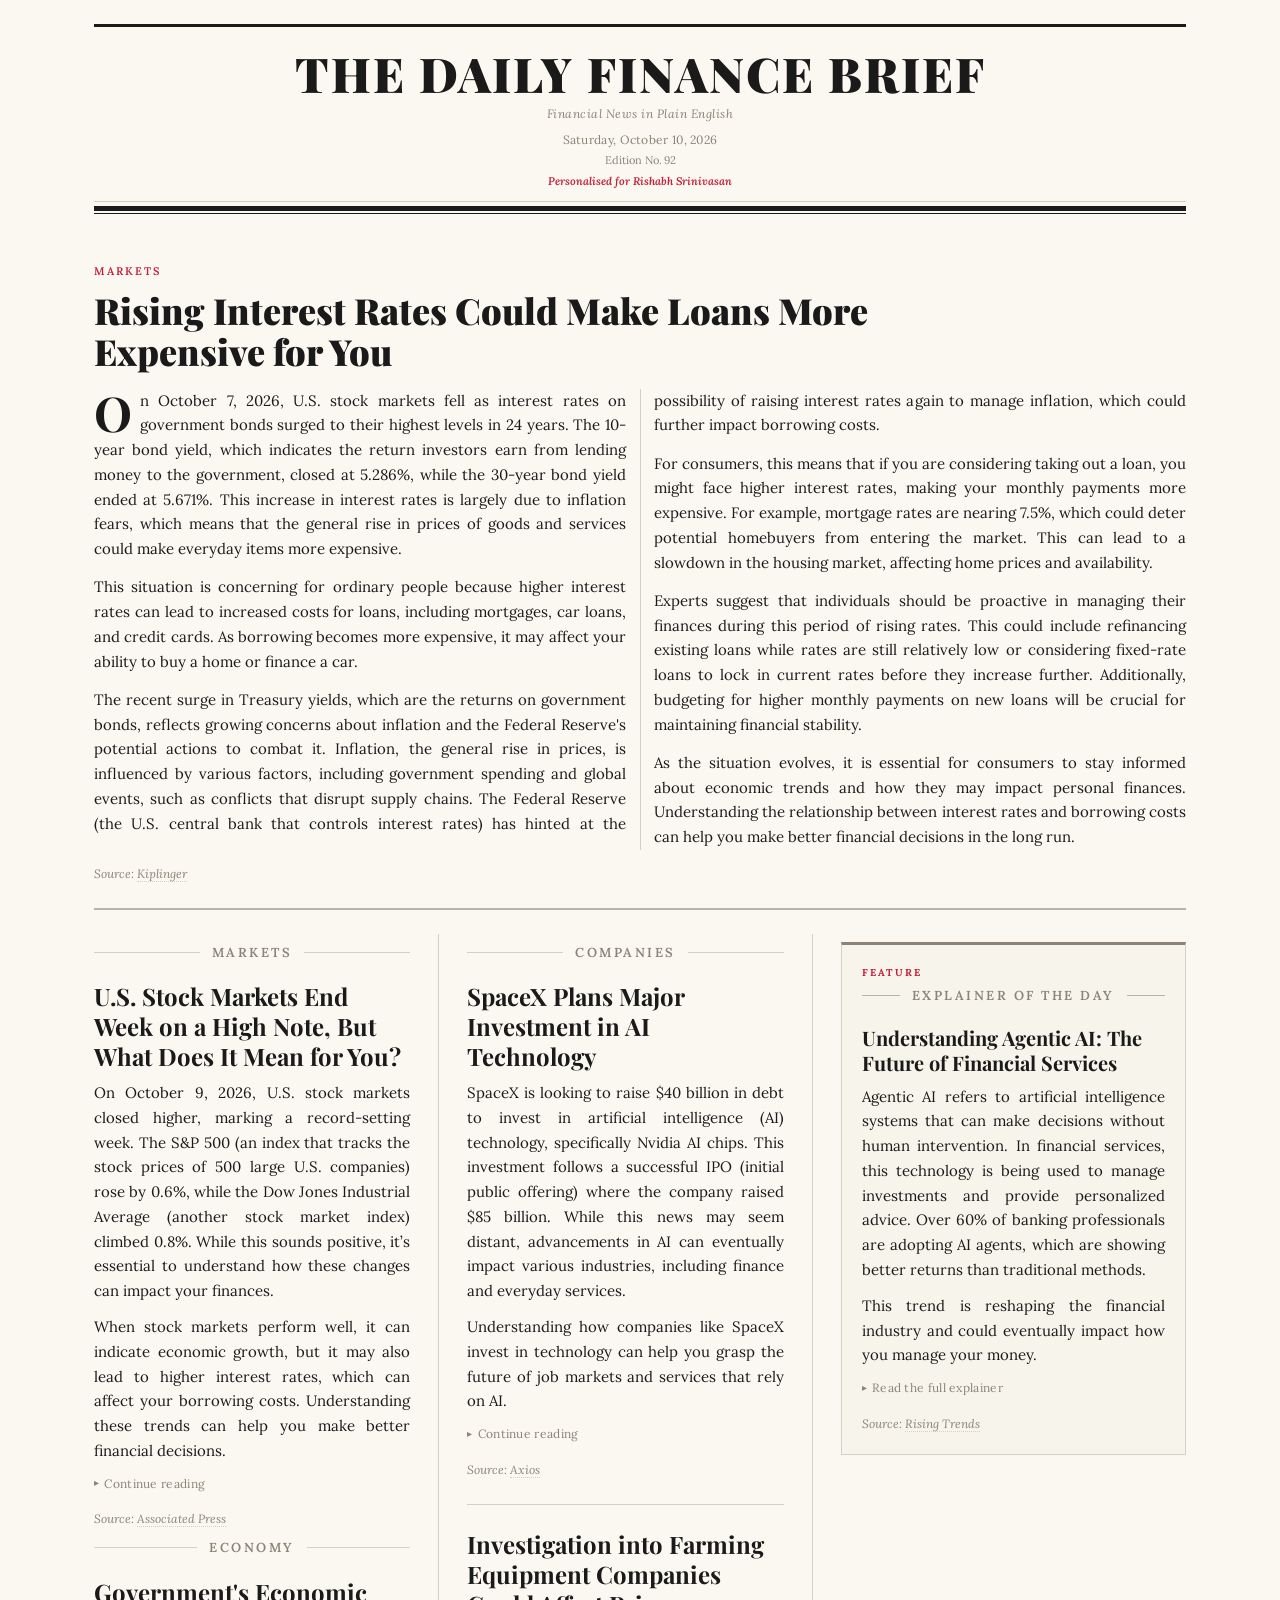
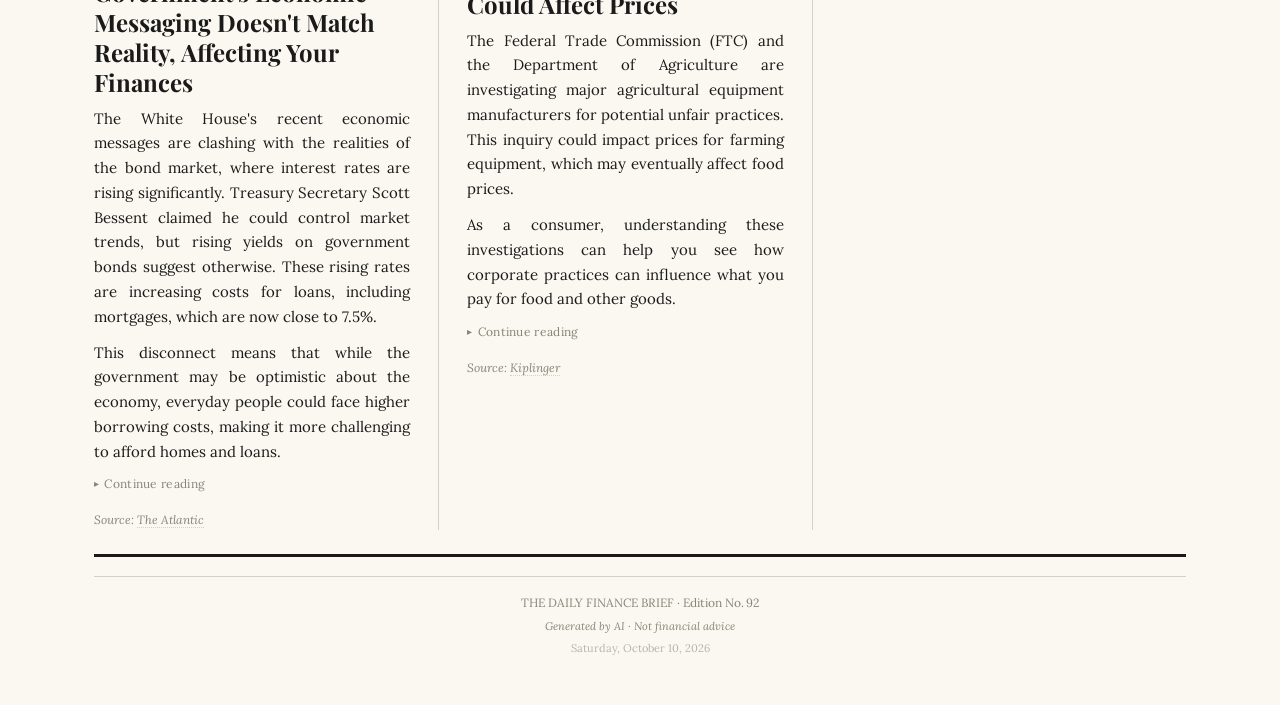
==== commit 816f20a7: "📰 Daily Finance Brief — $(date +'%Y-%m-%d') 307666f8094af307974839c03118900632a19dda" ====
--- a/index.html
+++ b/index.html
@@ -3,9 +3,9 @@
 <head>
   <meta charset="UTF-8">
   <meta name="viewport" content="width=device-width, initial-scale=1.0">
-  <meta name="description" content="THE DAILY FINANCE BRIEF — Financial News in Plain English. Edition 91, Friday, October 09, 2026.">
+  <meta name="description" content="THE DAILY FINANCE BRIEF — Financial News in Plain English. Edition 92, Saturday, October 10, 2026.">
   <meta name="robots" content="noindex, nofollow">
-  <title>THE DAILY FINANCE BRIEF — Friday, October 09, 2026</title>
+  <title>THE DAILY FINANCE BRIEF — Saturday, October 10, 2026</title>
 
   <!-- Google Fonts -->
   <link rel="preconnect" href="https://fonts.googleapis.com">
@@ -25,8 +25,8 @@
   <header class="masthead">
     <div class="masthead__name">THE DAILY FINANCE BRIEF</div>
     <div class="masthead__tagline">Financial News in Plain English</div>
-    <div class="masthead__dateline">Friday, October 09, 2026</div>
-    <div class="masthead__edition">Edition No.&thinsp;91</div>
+    <div class="masthead__dateline">Saturday, October 10, 2026</div>
+    <div class="masthead__edition">Edition No.&thinsp;92</div>
     <div class="masthead__personalised">Personalised for Rishabh Srinivasan</div>
   </header>
   <hr class="masthead-rule">
@@ -36,13 +36,13 @@
   <!-- ================================================================== -->
   <article class="lead-story">
     <div class="lead-story__category">MARKETS</div>
-    <h1 class="lead-story__headline">U.S. Stocks Climb Higher, Marking a Successful Week</h1>
+    <h1 class="lead-story__headline">Rising Interest Rates Could Make Loans More Expensive for You</h1>
     <div class="lead-story__body">
-      <p>On October 9, 2026, U.S. stock markets finished the week on a high note, with major indexes like the S&P 500 (an index that tracks the stock prices of 500 large U.S. companies) and the Dow Jones Industrial Average (an index that represents 30 significant U.S. companies) both showing gains. The S&P 500 rose by 0.6%, while the Dow increased by 0.8%, adding 388 points. This positive performance occurred despite concerns about fluctuating oil prices and ongoing geopolitical tensions, which are situations involving conflicts between countries.</p><p>For everyday people, rising stock prices can indicate a stronger economy, which may lead to job growth and increased consumer spending. However, caution remains as oil prices and inflation (the general rise in prices of goods and services over time) continue to fluctuate, affecting household budgets.</p>
-      <p>The U.S. stock market's recent gains reflect a broader trend of optimism among investors, despite some underlying challenges. The S&P 500's increase of 0.6% and the Dow's rise of 0.8% suggest that investors are feeling confident about the economy's direction. This week marked a record-breaking performance, which is significant because it can lead to increased investments in businesses and potentially more job opportunities for the public.</p><p>However, the gains come amidst concerns about oil prices, which have been fluctuating due to geopolitical tensions, particularly in the Middle East. Oil prices are crucial because they affect transportation costs and, ultimately, the prices consumers pay for goods. For example, Brent crude oil, a major benchmark for global oil prices, settled slightly lower at $104.15 per barrel. When oil prices rise, it can lead to higher costs for everyday items, impacting family budgets.</p><p>Additionally, U.S. Treasury yields, which represent the return investors earn from lending money to the government, have also been fluctuating. The 10-year Treasury yield recently reached 5.24%, indicating rising concerns over inflation and economic growth. Higher yields can lead to increased borrowing costs for consumers, affecting mortgages and loans. As borrowing becomes more expensive, it may impact people's ability to buy homes or finance large purchases.</p><p>In summary, while the stock market's rise is a positive sign, ordinary people should remain aware of the potential impacts of oil prices and borrowing costs on their daily lives. Keeping an eye on these economic indicators can help individuals make informed financial decisions.</p>
+      <p>On October 7, 2026, U.S. stock markets fell as interest rates on government bonds surged to their highest levels in 24 years. The 10-year bond yield, which indicates the return investors earn from lending money to the government, closed at 5.286%, while the 30-year bond yield ended at 5.671%. This increase in interest rates is largely due to inflation fears, which means that the general rise in prices of goods and services could make everyday items more expensive.</p><p>This situation is concerning for ordinary people because higher interest rates can lead to increased costs for loans, including mortgages, car loans, and credit cards. As borrowing becomes more expensive, it may affect your ability to buy a home or finance a car.</p>
+      <p>The recent surge in Treasury yields, which are the returns on government bonds, reflects growing concerns about inflation and the Federal Reserve's potential actions to combat it. Inflation, the general rise in prices, is influenced by various factors, including government spending and global events, such as conflicts that disrupt supply chains. The Federal Reserve (the U.S. central bank that controls interest rates) has hinted at the possibility of raising interest rates again to manage inflation, which could further impact borrowing costs.</p><p>For consumers, this means that if you are considering taking out a loan, you might face higher interest rates, making your monthly payments more expensive. For example, mortgage rates are nearing 7.5%, which could deter potential homebuyers from entering the market. This can lead to a slowdown in the housing market, affecting home prices and availability.</p><p>Experts suggest that individuals should be proactive in managing their finances during this period of rising rates. This could include refinancing existing loans while rates are still relatively low or considering fixed-rate loans to lock in current rates before they increase further. Additionally, budgeting for higher monthly payments on new loans will be crucial for maintaining financial stability.</p><p>As the situation evolves, it is essential for consumers to stay informed about economic trends and how they may impact personal finances. Understanding the relationship between interest rates and borrowing costs can help you make better financial decisions in the long run.</p>
     </div>
     <div class="lead-story__source">
-      Source: <a href="https://apnews.com/article/5d0f953dbf96febb0690c1aef23fa8a9" target="_blank" rel="noopener noreferrer">Associated Press</a>
+      Source: <a href="https://www.kiplinger.com/investing/stocks/stocks-fall-as-treasury-yields-hit-new-highs-stock-market-today" target="_blank" rel="noopener noreferrer">Kiplinger</a>
     </div>
   </article>
 
@@ -61,14 +61,14 @@
         </div>
         
         <article class="story">
-          <h2 class="story__headline">Oil Prices Stay High Due to Middle East Conflicts</h2>
-          <div class="story__summary"><p>As of October 9, 2026, Brent crude oil prices remain above $100 per barrel, currently trading at around $103.53. This stability in oil prices is largely due to ongoing tensions in the Middle East, particularly concerning the Strait of Hormuz, a vital route for global oil shipments. These geopolitical issues create uncertainty in energy markets, keeping prices elevated.</p><p>For everyday consumers, high oil prices can lead to increased costs for gasoline and heating, impacting household budgets. As oil prices rise, so do the prices of goods and services that rely on transportation, making it essential for individuals to monitor these changes.</p></div>
+          <h2 class="story__headline">U.S. Stock Markets End Week on a High Note, But What Does It Mean for You?</h2>
+          <div class="story__summary"><p>On October 9, 2026, U.S. stock markets closed higher, marking a record-setting week. The S&P 500 (an index that tracks the stock prices of 500 large U.S. companies) rose by 0.6%, while the Dow Jones Industrial Average (another stock market index) climbed 0.8%. While this sounds positive, it’s essential to understand how these changes can impact your finances.</p><p>When stock markets perform well, it can indicate economic growth, but it may also lead to higher interest rates, which can affect your borrowing costs. Understanding these trends can help you make better financial decisions.</p></div>
           <details>
             <summary>Continue reading</summary>
-            <div class="story__deep-dive"><p>Brent crude oil prices have been a focal point in recent economic discussions, as they remain above $100 per barrel, currently trading at approximately $103.53. This situation is primarily driven by geopolitical tensions in the Middle East, particularly around the Strait of Hormuz, which is a critical chokepoint for global oil shipments. Any instability in this region can lead to supply concerns, causing oil prices to rise.</p><p>For ordinary people, the implications of high oil prices are significant. When oil prices increase, it often leads to higher gasoline prices at the pump, which can strain household budgets. Additionally, transportation costs for goods rise, leading to increased prices for everyday items. This ripple effect can impact everything from groceries to utility bills, making it essential for consumers to be aware of these changes.</p><p>Experts suggest that the current high oil prices may persist as long as geopolitical tensions remain unresolved. This uncertainty can lead to fluctuations in energy costs, making it challenging for families to plan their finances. As consumers, being proactive about budgeting for potential increases in fuel and energy costs can help mitigate the impact on household expenses.</p><p>In conclusion, while high oil prices are often seen as a market issue, they have direct consequences for everyday life. Keeping informed about oil price trends and their causes can empower individuals to make better financial decisions and prepare for potential changes in their expenses.</p></div>
+            <div class="story__deep-dive"><p>The recent performance of U.S. stock markets, with the S&P 500 and Dow Jones Industrial Average reaching new heights, reflects a period of optimism among investors. This record-setting week is significant as it suggests confidence in the economy's growth potential. However, it's crucial to recognize that stock market performance does not directly translate to immediate benefits for everyday consumers.</p><p>When stock markets rise, it can lead to increased consumer confidence, which may encourage spending. However, this can also trigger concerns about inflation, prompting the Federal Reserve (the U.S. central bank that controls interest rates) to consider raising interest rates to cool down the economy. Higher interest rates can lead to increased borrowing costs for loans, including mortgages and credit cards.</p><p>For individuals, this means that while the stock market's success may seem encouraging, it could also result in higher costs for financing purchases. For example, if you plan to buy a home, rising mortgage rates could significantly impact your monthly payments, making homeownership less affordable.</p><p>Moreover, the stock market's performance can influence retirement accounts and investments. If you have a 401(k) or other investment accounts, a strong stock market can increase the value of your investments. However, it’s essential to remain cautious, as market fluctuations can also lead to losses.</p><p>In conclusion, while the stock market's rise is a positive sign for the economy, it’s vital for consumers to stay informed about how these trends may affect their financial situations. Understanding the relationship between stock market performance and interest rates can help you make better decisions regarding loans, investments, and savings.</p></div>
           </details>
           <div class="story__source">
-            Source: <a href="https://finobird.com/news/roundup/oil-above-100-24-year-yield-highs-and-a-1-2b-crypto-flush-reshape-the-tape-2026-10-09/" target="_blank" rel="noopener noreferrer">Finobird</a>
+            Source: <a href="https://apnews.com/article/dafbd0c4037ee10e2a9e305f3cfa8e70" target="_blank" rel="noopener noreferrer">Associated Press</a>
           </div>
         </article>
         
@@ -82,26 +82,14 @@
         </div>
         
         <article class="story">
-          <h2 class="story__headline">U.S. Treasury Yields Hit 24-Year Highs, Affecting Borrowing Costs</h2>
-          <div class="story__summary"><p>On October 9, 2026, U.S. Treasury yields, which represent the return investors earn from lending money to the government, reached levels not seen in 24 years. The 10-year Treasury yield climbed to 5.318%, while the 30-year yield rose to 5.671%. These increases are driven by rising inflation expectations and concerns over government debt, which can lead to higher borrowing costs for consumers.</p><p>For everyday people, higher Treasury yields can mean increased interest rates on loans and mortgages, making it more expensive to borrow money. This can impact home buying and other major purchases, highlighting the importance of understanding these financial trends.</p></div>
+          <h2 class="story__headline">Government's Economic Messaging Doesn't Match Reality, Affecting Your Finances</h2>
+          <div class="story__summary"><p>The White House's recent economic messages are clashing with the realities of the bond market, where interest rates are rising significantly. Treasury Secretary Scott Bessent claimed he could control market trends, but rising yields on government bonds suggest otherwise. These rising rates are increasing costs for loans, including mortgages, which are now close to 7.5%.</p><p>This disconnect means that while the government may be optimistic about the economy, everyday people could face higher borrowing costs, making it more challenging to afford homes and loans.</p></div>
           <details>
             <summary>Continue reading</summary>
-            <div class="story__deep-dive"><p>On October 9, 2026, U.S. Treasury yields reached a significant milestone, climbing to levels not seen in 24 years. The 10-year Treasury yield, which reflects the return investors earn from lending money to the government for a decade, touched 5.318%, while the 30-year yield reached 5.671%. These increases are primarily driven by rising inflation expectations and concerns over government debt, which can have far-reaching implications for the economy.</p><p>For ordinary citizens, higher Treasury yields can lead to increased borrowing costs across various sectors. When Treasury yields rise, it often results in higher interest rates for loans and mortgages. This means that individuals looking to buy homes or finance large purchases may face steeper costs, impacting their financial decisions.</p><p>The connection between Treasury yields and consumer borrowing costs is crucial to understand. As yields increase, lenders often pass on these costs to consumers, leading to higher interest rates on credit cards, personal loans, and mortgages. For example, if someone is considering buying a house, a higher mortgage rate could significantly increase their monthly payments, making homeownership less affordable.</p><p>Experts are closely monitoring these trends, as they indicate broader economic conditions. Rising yields can signal investor concerns about inflation (the general rise in prices of goods and services over time) and government debt levels. If inflation continues to rise, it could lead to even higher borrowing costs, further squeezing household budgets.</p><p>In conclusion, the recent spike in U.S. Treasury yields is a critical development that everyday people should pay attention to. Understanding how these financial trends affect borrowing costs can help individuals make informed decisions about their finances, particularly when it comes to significant purchases like homes and cars.</p></div>
+            <div class="story__deep-dive"><p>The ongoing tension between government messaging and market realities has significant implications for everyday consumers. Treasury Secretary Scott Bessent's assertion that he can influence market trends highlights a disconnect between political optimism and the actual economic conditions affecting consumers. Rising yields on government bonds indicate that investors are demanding higher returns due to inflation fears and uncertainty in the economy.</p><p>As bond yields rise, so do interest rates on various loans, including mortgages and personal loans. This is particularly concerning for potential homebuyers, as mortgage rates are approaching 7.5%. Higher mortgage rates mean that monthly payments will be more expensive, potentially pricing many people out of the housing market or forcing them to settle for less expensive homes.</p><p>Experts warn that this situation could lead to a slowdown in the housing market, as fewer people can afford to buy homes at these higher rates. Additionally, rising costs of loans can strain household budgets, making it more difficult for families to manage their finances. Consumers may need to adjust their spending habits and consider refinancing existing loans while rates are still manageable.</p><p>Looking ahead, the Federal Reserve's actions will be crucial in determining the trajectory of interest rates. If the Fed decides to raise rates further to combat inflation, consumers could face even higher borrowing costs. Staying informed about these developments is essential for making sound financial decisions.</p></div>
           </details>
           <div class="story__source">
-            Source: <a href="https://finobird.com/news/roundup/oil-above-100-24-year-yield-highs-and-a-1-2b-crypto-flush-reshape-the-tape-2026-10-09/" target="_blank" rel="noopener noreferrer">Finobird</a>
-          </div>
-        </article>
-        
-        <article class="story">
-          <h2 class="story__headline">France Struggles to Reassure Investors Amid Economic Concerns</h2>
-          <div class="story__summary"><p>France is currently facing skepticism from investors regarding its fiscal stability, which refers to the government's ability to manage its finances effectively. Concerns are growing, particularly among Asian markets, about the country's high debt and budget deficits. Finance Minister Roland Lescure is meeting with global financial institutions to address these issues, as interest rates on French bonds are nearing 5%, raising fears they could increase further.</p><p>For ordinary people, these fiscal concerns can lead to increased borrowing costs for loans and mortgages, affecting their financial well-being. Understanding these international economic dynamics is essential for making informed financial decisions.</p></div>
-          <details>
-            <summary>Continue reading</summary>
-            <div class="story__deep-dive"><p>France is currently grappling with significant investor skepticism regarding its fiscal stability, which refers to the government's ability to manage its finances effectively. This skepticism has been particularly pronounced among Asian markets, leading to concerns about the country's high debt levels and budget deficits. Finance Minister Roland Lescure has been actively engaging with global financial institutions to address these issues and restore confidence in the French economy.</p><p>As interest rates on French bonds approach 5%, there are fears that they could rise further without intervention. This situation is critical because rising bond interest rates can lead to increased borrowing costs for the government, which may be passed on to consumers in the form of higher interest rates on loans and mortgages. For ordinary people, this means that borrowing money could become more expensive, impacting their ability to make significant purchases like homes or cars.</p><p>The European Central Bank (the central bank for the eurozone) has not committed to a bailout for France, emphasizing the need for domestic political cooperation and concrete budgetary guarantees to restore investor confidence. Without a clear plan to address these fiscal concerns, the situation could worsen, leading to further economic instability.</p><p>Experts suggest that the ongoing skepticism from investors could have long-term implications for the French economy. If borrowing costs rise significantly, it could hinder economic growth and lead to a slowdown in consumer spending. For everyday people, this means that financial decisions may need to be adjusted in response to changing economic conditions.</p><p>In summary, France's struggle to reassure investors about its fiscal stability is a situation that could have direct consequences for ordinary citizens. Understanding these international economic dynamics is essential for making informed financial decisions and preparing for potential changes in borrowing costs.</p></div>
-          </details>
-          <div class="story__source">
-            Source: <a href="https://www.lemonde.fr/en/economy/article/2026/10/08/france-struggles-to-reassure-financial-markets-as-asian-investors-fuel-distrust_6758402_19.html" target="_blank" rel="noopener noreferrer">Le Monde</a>
+            Source: <a href="https://www.theatlantic.com/newsletters/2026/10/scott-bessent-vs-bond-market/688921/?utm_source=openai" target="_blank" rel="noopener noreferrer">The Atlantic</a>
           </div>
         </article>
         
@@ -120,26 +108,26 @@
         </div>
         
         <article class="story">
-          <h2 class="story__headline">HSBC to Cut Jobs in UK Wealth Management as AI Takes Over</h2>
-          <div class="story__summary"><p>HSBC, a major global bank, is planning to significantly reduce its workforce in the UK wealth management division, aiming to cut about 70% of financial advisers and nearly half of managers and specialists. This decision is part of a broader strategy to enhance automation and integrate artificial intelligence (AI), which refers to computer systems that can perform tasks that typically require human intelligence.</p><p>For everyday people, this shift towards automation in banking could lead to changes in the services they receive and how they interact with their bank. Understanding these trends is important for adapting to the evolving financial landscape.</p></div>
+          <h2 class="story__headline">SpaceX Plans Major Investment in AI Technology</h2>
+          <div class="story__summary"><p>SpaceX is looking to raise $40 billion in debt to invest in artificial intelligence (AI) technology, specifically Nvidia AI chips. This investment follows a successful IPO (initial public offering) where the company raised $85 billion. While this news may seem distant, advancements in AI can eventually impact various industries, including finance and everyday services.</p><p>Understanding how companies like SpaceX invest in technology can help you grasp the future of job markets and services that rely on AI.</p></div>
           <details>
             <summary>Continue reading</summary>
-            <div class="story__deep-dive"><p>HSBC, one of the world's largest banking and financial services organizations, is making headlines with its plan to significantly reduce its workforce in the UK wealth management division. The bank aims to cut approximately 70% of its financial advisers and nearly half of its managers and specialists. This move is part of a broader strategy to enhance automation and integrate artificial intelligence (AI) into its services.</p><p>Artificial intelligence refers to computer systems that can perform tasks that typically require human intelligence, such as understanding natural language or making decisions. By adopting AI, HSBC aims to streamline operations and deliver more digitally-enabled products to meet changing customer needs. This shift towards automation is indicative of a larger trend in the banking industry, where technology is increasingly taking over tasks traditionally performed by humans.</p><p>For everyday consumers, this transition could lead to significant changes in how they interact with their bank. With fewer financial advisers available, customers may find it more challenging to receive personalized financial advice. Instead, they may rely more on automated systems and online tools to manage their finances. While this can lead to increased efficiency, it may also result in a less personal banking experience.</p><p>Experts suggest that the move towards automation in banking is likely to continue, as financial institutions seek to reduce costs and improve efficiency. However, this trend raises questions about job security for financial professionals and the quality of service provided to consumers. As banks evolve, individuals may need to adapt to new ways of managing their finances and seek out alternative sources of financial advice.</p><p>In conclusion, HSBC's decision to cut jobs in its UK wealth management division highlights the growing impact of technology on the banking sector. Understanding these changes is crucial for consumers as they navigate the evolving financial landscape and seek to make informed decisions about their finances.</p></div>
+            <div class="story__deep-dive"><p>SpaceX's recent announcement to raise $40 billion in debt for investing in AI technology highlights the growing importance of artificial intelligence in various sectors. This move comes after the company’s record-breaking IPO, where it raised $85 billion, showcasing its financial strength and ambition to lead in technology innovation.</p><p>The investment primarily focuses on Nvidia AI chips, which are essential for developing advanced AI systems capable of performing complex tasks without human intervention. This technology is not just limited to space exploration; it has far-reaching implications across industries, including finance, healthcare, and manufacturing.</p><p>As AI continues to evolve, it is expected to transform job markets and the way services are delivered. For instance, in finance, AI can automate processes, enhance decision-making, and provide personalized services to consumers. This could lead to more efficient banking experiences and potentially lower costs for consumers.</p><p>However, the rapid advancement of AI technology also raises concerns about job displacement and the need for new skills in the workforce. As companies like SpaceX invest heavily in AI, it is crucial for individuals to stay informed about these trends and consider how they may need to adapt to remain competitive in the job market.</p><p>In summary, while SpaceX's investment in AI may seem like a corporate decision far removed from everyday life, it has the potential to influence various aspects of our lives, from the services we use to the jobs we hold. Understanding these developments can help consumers prepare for the future.</p></div>
           </details>
           <div class="story__source">
-            Source: <a href="https://www.fintechfutures.com/fintech/fintech-futures-top-five-news-stories-of-the-week-9-october-2026" target="_blank" rel="noopener noreferrer">FinTech Futures</a>
+            Source: <a href="https://www.axios.com/newsletters/axios-closer-fea025bd-f4b8-41bf-b06c-e979e41efbc6" target="_blank" rel="noopener noreferrer">Axios</a>
           </div>
         </article>
         
         <article class="story">
-          <h2 class="story__headline">AI Companies Brace for Possible Cyberattacks</h2>
-          <div class="story__summary"><p>Leading artificial intelligence (AI) companies, including Anthropic and OpenAI, are preparing for potential large-scale cyberattacks that could disrupt financial systems and critical infrastructure. These companies are engaging in scenario planning to anticipate worst-case scenarios and develop strategies to educate policymakers in the event of a crisis.</p><p>For ordinary people, the threat of cyberattacks can lead to concerns about the security of their personal information and financial assets. Understanding these risks is essential for protecting oneself in an increasingly digital world.</p></div>
+          <h2 class="story__headline">Investigation into Farming Equipment Companies Could Affect Prices</h2>
+          <div class="story__summary"><p>The Federal Trade Commission (FTC) and the Department of Agriculture are investigating major agricultural equipment manufacturers for potential unfair practices. This inquiry could impact prices for farming equipment, which may eventually affect food prices.</p><p>As a consumer, understanding these investigations can help you see how corporate practices can influence what you pay for food and other goods.</p></div>
           <details>
             <summary>Continue reading</summary>
-            <div class="story__deep-dive"><p>In an era where technology plays a crucial role in our daily lives, leading artificial intelligence (AI) companies, such as Anthropic and OpenAI, are taking proactive measures to prepare for potential large-scale cyberattacks. These attacks could disrupt financial systems, internet access, or critical infrastructure, posing significant risks to individuals and businesses alike.</p><p>To mitigate these risks, AI companies are engaging in scenario planning, which involves anticipating worst-case scenarios and developing strategies to respond effectively. This preparation includes red-teaming, where teams simulate attacks to identify vulnerabilities and improve defenses. Additionally, these companies are focusing on educating policymakers about the potential impacts of such cyberattacks, emphasizing the importance of proactive measures to safeguard critical systems.</p><p>For everyday people, the threat of cyberattacks raises concerns about the security of personal information and financial assets. As more financial transactions and personal data are conducted online, individuals must be vigilant about protecting their information. This includes using strong passwords, enabling two-factor authentication, and being cautious about sharing personal details online.</p><p>Experts warn that the likelihood of cyberattacks could increase in the coming months, making it essential for individuals to stay informed about potential threats and take steps to protect themselves. As technology continues to evolve, understanding these risks is crucial for navigating an increasingly digital world.</p><p>In summary, the proactive measures being taken by AI companies to prepare for potential cyberattacks highlight the importance of cybersecurity in our daily lives. By staying informed and adopting best practices for online security, individuals can better protect themselves and their financial assets in an ever-changing digital landscape.</p></div>
+            <div class="story__deep-dive"><p>The ongoing investigation by the Federal Trade Commission (FTC) and the Department of Agriculture into agricultural equipment manufacturers like Caterpillar and Deere is significant for both farmers and consumers. The inquiry aims to uncover potential anticompetitive practices that could be driving up costs for farmers when purchasing and repairing machinery.</p><p>When farmers face higher costs for equipment, they may pass those expenses onto consumers in the form of higher food prices. This means that the investigation could have a direct impact on the prices you pay for groceries and other food products.</p><p>Understanding the dynamics of agricultural equipment pricing is essential for consumers, as it highlights how corporate practices can influence everyday expenses. If the investigation reveals unfair practices, it could lead to changes in how these companies operate, potentially resulting in lower costs for farmers and consumers alike.</p><p>Experts suggest that keeping an eye on this investigation is crucial, as it may lead to regulatory changes that could benefit consumers in the long run. If prices for farming equipment decrease, it could help stabilize food prices, making it more affordable for everyone.</p><p>In summary, while this investigation may seem focused on corporations, its outcomes could resonate throughout the economy, affecting food prices and availability. Being aware of these developments can help consumers understand the broader implications of corporate practices on their wallets.</p></div>
           </details>
           <div class="story__source">
-            Source: <a href="https://www.axios.com/2026/10/09/ai-companies-day-after-major-attack" target="_blank" rel="noopener noreferrer">Axios</a>
+            Source: <a href="https://www.kiplinger.com/investing/stocks/stocks-fall-as-treasury-yields-hit-new-highs-stock-market-today" target="_blank" rel="noopener noreferrer">Kiplinger</a>
           </div>
         </article>
         
@@ -159,14 +147,14 @@
         </div>
         
         <article class="story">
-          <h2 class="story__headline">Understanding Treasury Yields: What They Mean for You</h2>
-          <div class="story__summary"><p>A Treasury yield is the return on investment expressed as a percentage, paid to investors who hold U.S. government securities, such as Treasury bonds, notes, or bills. It reflects the government's borrowing cost and serves as a benchmark for interest rates across the economy. Recently, Treasury yields have reached 24-year highs, indicating increased investor concern over inflation and government debt.</p><p>For everyday people, understanding Treasury yields is essential because they impact borrowing costs for loans and mortgages, affecting financial decisions. This concept is crucial to grasp as it influences the economy and individual finances.</p></div>
+          <h2 class="story__headline">Understanding Agentic AI: The Future of Financial Services</h2>
+          <div class="story__summary"><p>Agentic AI refers to artificial intelligence systems that can make decisions without human intervention. In financial services, this technology is being used to manage investments and provide personalized advice. Over 60% of banking professionals are adopting AI agents, which are showing better returns than traditional methods.</p><p>This trend is reshaping the financial industry and could eventually impact how you manage your money.</p></div>
           <details>
             <summary>Read the full explainer</summary>
-            <div class="story__deep-dive"><p>A Treasury yield is the return on investment expressed as a percentage, paid to investors who hold U.S. government securities, such as Treasury bonds, notes, or bills. These securities are essentially loans made to the government, and the yield reflects the government's borrowing cost. Recently, Treasury yields have reached 24-year highs, with the 10-year yield touching 5.318%. This rise indicates increased investor concern over inflation (the general rise in prices of goods and services over time) and government debt levels.</p><p>Understanding Treasury yields is crucial for everyday people because they serve as a benchmark for interest rates across the economy. When Treasury yields rise, it often leads to higher interest rates for loans and mortgages. This means that individuals looking to borrow money may face increased costs, impacting their financial decisions.</p><p>The current situation is significant because rising Treasury yields can signal broader economic trends. Higher yields often indicate that investors are worried about inflation and the government's ability to manage its debt. If inflation continues to rise, it could lead to even higher borrowing costs for consumers, further straining household budgets.</p><p>Experts suggest that individuals should pay attention to Treasury yields as they can provide insights into future interest rate changes. Understanding how these financial trends affect borrowing costs can help individuals make informed decisions about significant purchases like homes and cars.</p><p>In conclusion, grasping the concept of Treasury yields and their implications for personal finance is essential for navigating the current economic landscape. By staying informed about these trends, individuals can better prepare for potential changes in borrowing costs and make sound financial decisions.</p></div>
+            <div class="story__deep-dive"><p>Agentic AI is a term used to describe artificial intelligence systems that can operate independently, making decisions without human input. In the financial services sector, this technology is gaining traction as it offers the potential to enhance efficiency and improve outcomes for consumers.</p><p>With over 60% of banking professionals adopting AI agents, the impact of this technology is becoming increasingly evident. These AI systems are capable of managing investment portfolios, executing trades, and providing personalized financial advice based on individual needs and preferences. This shift towards automation is reshaping the financial landscape, making it easier for consumers to access tailored financial services.</p><p>The benefits of Agentic AI include improved decision-making and the potential for higher returns on investments. Reports indicate that AI-managed portfolios are achieving returns 2.5 times higher than traditional methods. This could mean that consumers who utilize these services may see better financial outcomes.</p><p>However, the rise of Agentic AI also raises questions about the future of jobs in the financial sector. As these systems become more prevalent, there may be a reduced need for human financial advisors and analysts. This shift could lead to job displacement for some professionals, while also creating new opportunities in AI management and oversight.</p><p>In conclusion, Agentic AI represents a significant advancement in financial services, with the potential to transform how consumers manage their money. As this technology continues to evolve, it will be essential for individuals to stay informed about its implications and consider how it may affect their financial decisions in the future.</p></div>
           </details>
           <div class="story__source">
-            Source: <a href="https://finobird.com/news/roundup/oil-above-100-24-year-yield-highs-and-a-1-2b-crypto-flush-reshape-the-tape-2026-10-09/" target="_blank" rel="noopener noreferrer">Finobird</a>
+            Source: <a href="https://www.risingtrends.co/blog/fintech-trends-2026" target="_blank" rel="noopener noreferrer">Rising Trends</a>
           </div>
         </article>
         
@@ -181,9 +169,9 @@
   <!-- FOOTER                                                              -->
   <!-- ================================================================== -->
   <footer class="newspaper-footer">
-    <div class="footer__edition">THE DAILY FINANCE BRIEF &middot; Edition No.&thinsp;91</div>
+    <div class="footer__edition">THE DAILY FINANCE BRIEF &middot; Edition No.&thinsp;92</div>
     <div class="footer__disclaimer">Generated by AI · Not financial advice</div>
-    <div class="footer__date">Friday, October 09, 2026</div>
+    <div class="footer__date">Saturday, October 10, 2026</div>
   </footer>
 
 </div>
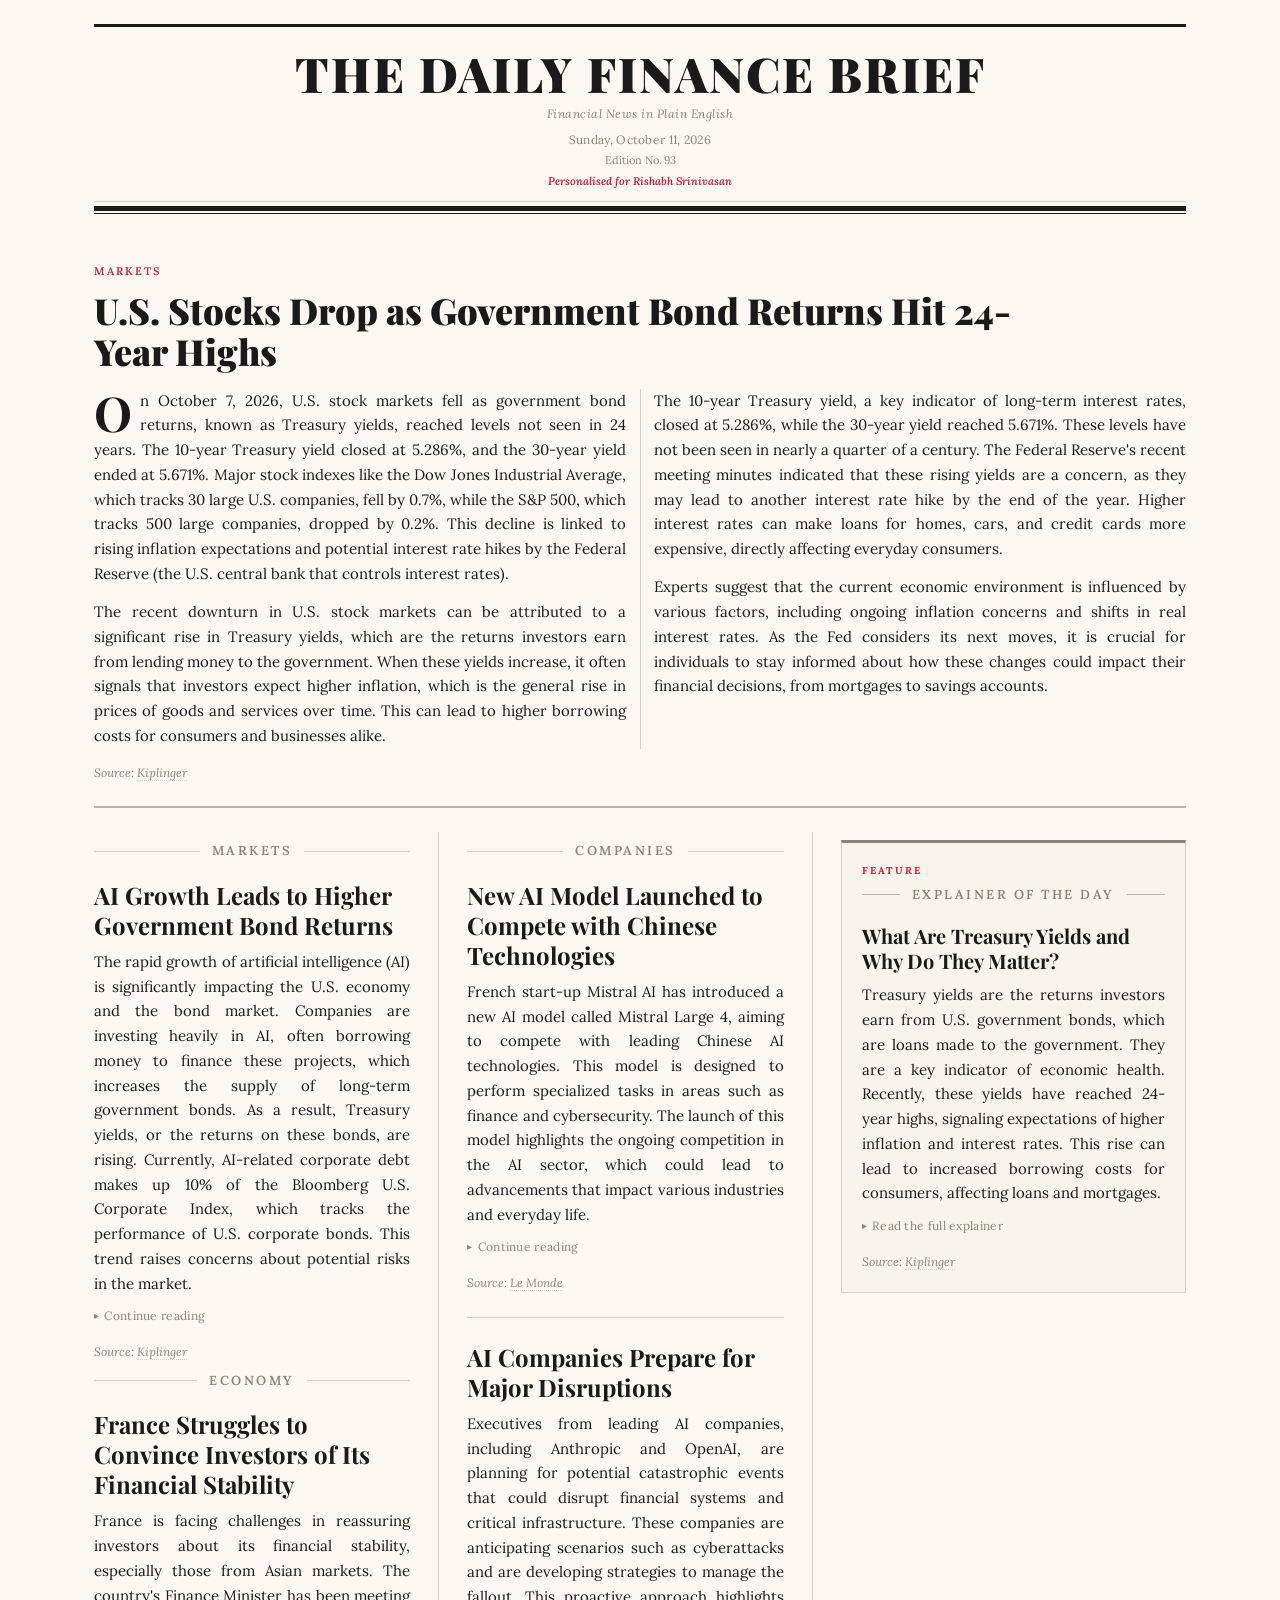
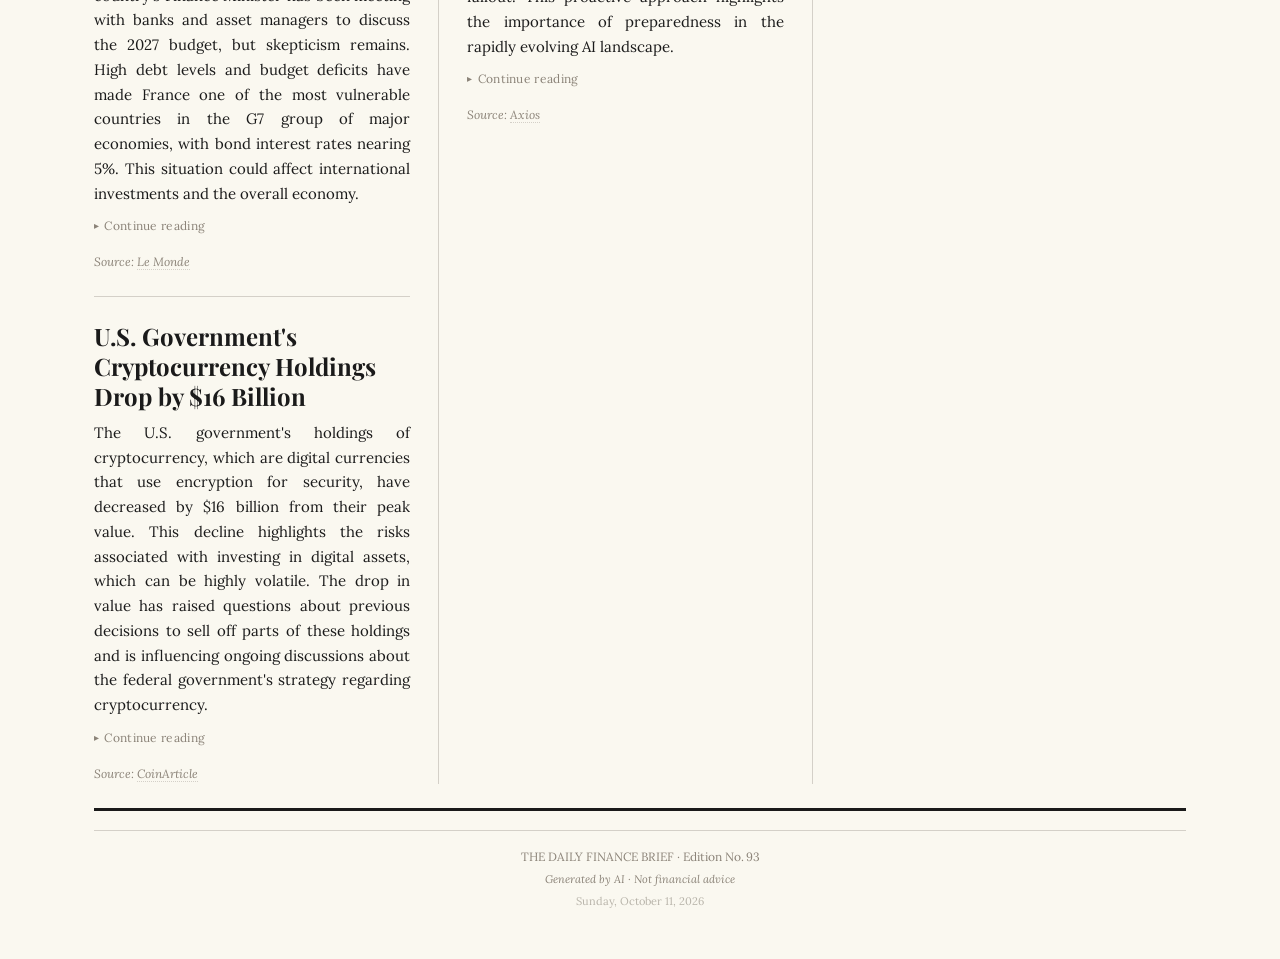
==== commit eccff308: "📰 Daily Finance Brief — $(date +'%Y-%m-%d') 307666f8094af307974839c03118900632a19dda" ====
--- a/index.html
+++ b/index.html
@@ -3,9 +3,9 @@
 <head>
   <meta charset="UTF-8">
   <meta name="viewport" content="width=device-width, initial-scale=1.0">
-  <meta name="description" content="THE DAILY FINANCE BRIEF — Financial News in Plain English. Edition 92, Saturday, October 10, 2026.">
+  <meta name="description" content="THE DAILY FINANCE BRIEF — Financial News in Plain English. Edition 93, Sunday, October 11, 2026.">
   <meta name="robots" content="noindex, nofollow">
-  <title>THE DAILY FINANCE BRIEF — Saturday, October 10, 2026</title>
+  <title>THE DAILY FINANCE BRIEF — Sunday, October 11, 2026</title>
 
   <!-- Google Fonts -->
   <link rel="preconnect" href="https://fonts.googleapis.com">
@@ -25,8 +25,8 @@
   <header class="masthead">
     <div class="masthead__name">THE DAILY FINANCE BRIEF</div>
     <div class="masthead__tagline">Financial News in Plain English</div>
-    <div class="masthead__dateline">Saturday, October 10, 2026</div>
-    <div class="masthead__edition">Edition No.&thinsp;92</div>
+    <div class="masthead__dateline">Sunday, October 11, 2026</div>
+    <div class="masthead__edition">Edition No.&thinsp;93</div>
     <div class="masthead__personalised">Personalised for Rishabh Srinivasan</div>
   </header>
   <hr class="masthead-rule">
@@ -36,10 +36,10 @@
   <!-- ================================================================== -->
   <article class="lead-story">
     <div class="lead-story__category">MARKETS</div>
-    <h1 class="lead-story__headline">Rising Interest Rates Could Make Loans More Expensive for You</h1>
+    <h1 class="lead-story__headline">U.S. Stocks Drop as Government Bond Returns Hit 24-Year Highs</h1>
     <div class="lead-story__body">
-      <p>On October 7, 2026, U.S. stock markets fell as interest rates on government bonds surged to their highest levels in 24 years. The 10-year bond yield, which indicates the return investors earn from lending money to the government, closed at 5.286%, while the 30-year bond yield ended at 5.671%. This increase in interest rates is largely due to inflation fears, which means that the general rise in prices of goods and services could make everyday items more expensive.</p><p>This situation is concerning for ordinary people because higher interest rates can lead to increased costs for loans, including mortgages, car loans, and credit cards. As borrowing becomes more expensive, it may affect your ability to buy a home or finance a car.</p>
-      <p>The recent surge in Treasury yields, which are the returns on government bonds, reflects growing concerns about inflation and the Federal Reserve's potential actions to combat it. Inflation, the general rise in prices, is influenced by various factors, including government spending and global events, such as conflicts that disrupt supply chains. The Federal Reserve (the U.S. central bank that controls interest rates) has hinted at the possibility of raising interest rates again to manage inflation, which could further impact borrowing costs.</p><p>For consumers, this means that if you are considering taking out a loan, you might face higher interest rates, making your monthly payments more expensive. For example, mortgage rates are nearing 7.5%, which could deter potential homebuyers from entering the market. This can lead to a slowdown in the housing market, affecting home prices and availability.</p><p>Experts suggest that individuals should be proactive in managing their finances during this period of rising rates. This could include refinancing existing loans while rates are still relatively low or considering fixed-rate loans to lock in current rates before they increase further. Additionally, budgeting for higher monthly payments on new loans will be crucial for maintaining financial stability.</p><p>As the situation evolves, it is essential for consumers to stay informed about economic trends and how they may impact personal finances. Understanding the relationship between interest rates and borrowing costs can help you make better financial decisions in the long run.</p>
+      <p>On October 7, 2026, U.S. stock markets fell as government bond returns, known as Treasury yields, reached levels not seen in 24 years. The 10-year Treasury yield closed at 5.286%, and the 30-year yield ended at 5.671%. Major stock indexes like the Dow Jones Industrial Average, which tracks 30 large U.S. companies, fell by 0.7%, while the S&P 500, which tracks 500 large companies, dropped by 0.2%. This decline is linked to rising inflation expectations and potential interest rate hikes by the Federal Reserve (the U.S. central bank that controls interest rates).
+      <p>The recent downturn in U.S. stock markets can be attributed to a significant rise in Treasury yields, which are the returns investors earn from lending money to the government. When these yields increase, it often signals that investors expect higher inflation, which is the general rise in prices of goods and services over time. This can lead to higher borrowing costs for consumers and businesses alike.</p><p>The 10-year Treasury yield, a key indicator of long-term interest rates, closed at 5.286%, while the 30-year yield reached 5.671%. These levels have not been seen in nearly a quarter of a century. The Federal Reserve's recent meeting minutes indicated that these rising yields are a concern, as they may lead to another interest rate hike by the end of the year. Higher interest rates can make loans for homes, cars, and credit cards more expensive, directly affecting everyday consumers.</p><p>Experts suggest that the current economic environment is influenced by various factors, including ongoing inflation concerns and shifts in real interest rates. As the Fed considers its next moves, it is crucial for individuals to stay informed about how these changes could impact their financial decisions, from mortgages to savings accounts.</p>
     </div>
     <div class="lead-story__source">
       Source: <a href="https://www.kiplinger.com/investing/stocks/stocks-fall-as-treasury-yields-hit-new-highs-stock-market-today" target="_blank" rel="noopener noreferrer">Kiplinger</a>
@@ -61,14 +61,14 @@
         </div>
         
         <article class="story">
-          <h2 class="story__headline">U.S. Stock Markets End Week on a High Note, But What Does It Mean for You?</h2>
-          <div class="story__summary"><p>On October 9, 2026, U.S. stock markets closed higher, marking a record-setting week. The S&P 500 (an index that tracks the stock prices of 500 large U.S. companies) rose by 0.6%, while the Dow Jones Industrial Average (another stock market index) climbed 0.8%. While this sounds positive, it’s essential to understand how these changes can impact your finances.</p><p>When stock markets perform well, it can indicate economic growth, but it may also lead to higher interest rates, which can affect your borrowing costs. Understanding these trends can help you make better financial decisions.</p></div>
+          <h2 class="story__headline">AI Growth Leads to Higher Government Bond Returns</h2>
+          <div class="story__summary"><p>The rapid growth of artificial intelligence (AI) is significantly impacting the U.S. economy and the bond market. Companies are investing heavily in AI, often borrowing money to finance these projects, which increases the supply of long-term government bonds. As a result, Treasury yields, or the returns on these bonds, are rising. Currently, AI-related corporate debt makes up 10% of the Bloomberg U.S. Corporate Index, which tracks the performance of U.S. corporate bonds. This trend raises concerns about potential risks in the market.</p></div>
           <details>
             <summary>Continue reading</summary>
-            <div class="story__deep-dive"><p>The recent performance of U.S. stock markets, with the S&P 500 and Dow Jones Industrial Average reaching new heights, reflects a period of optimism among investors. This record-setting week is significant as it suggests confidence in the economy's growth potential. However, it's crucial to recognize that stock market performance does not directly translate to immediate benefits for everyday consumers.</p><p>When stock markets rise, it can lead to increased consumer confidence, which may encourage spending. However, this can also trigger concerns about inflation, prompting the Federal Reserve (the U.S. central bank that controls interest rates) to consider raising interest rates to cool down the economy. Higher interest rates can lead to increased borrowing costs for loans, including mortgages and credit cards.</p><p>For individuals, this means that while the stock market's success may seem encouraging, it could also result in higher costs for financing purchases. For example, if you plan to buy a home, rising mortgage rates could significantly impact your monthly payments, making homeownership less affordable.</p><p>Moreover, the stock market's performance can influence retirement accounts and investments. If you have a 401(k) or other investment accounts, a strong stock market can increase the value of your investments. However, it’s essential to remain cautious, as market fluctuations can also lead to losses.</p><p>In conclusion, while the stock market's rise is a positive sign for the economy, it’s vital for consumers to stay informed about how these trends may affect their financial situations. Understanding the relationship between stock market performance and interest rates can help you make better decisions regarding loans, investments, and savings.</p></div>
+            <div class="story__deep-dive"><p>The surge in artificial intelligence (AI) technology has become a major driver of economic growth in the United States. Companies are pouring money into AI initiatives, which often requires them to take on long-term debt. This increased borrowing leads to a higher supply of long-duration bonds, which are loans made to the government or corporations that pay interest over a long period.</p><p>As the supply of these bonds increases, the returns on them, known as bond yields, also rise. Currently, AI-related corporate debt constitutes about 10% of the Bloomberg U.S. Corporate Index, which is a benchmark for the performance of U.S. corporate bonds. Furthermore, AI-related debt accounts for 41% of new high-yield bond issuances in 2026, indicating a significant trend in the market.</p><p>While the growth of AI presents exciting opportunities, it also raises concerns about concentrated risk. Experts draw parallels to the telecom sector before the dot-com bust, where excessive investment in a single area led to market instability. For everyday people, this means that while AI may create new jobs and innovations, it also poses risks that could affect the broader economy, including potential job losses in traditional sectors.</p></div>
           </details>
           <div class="story__source">
-            Source: <a href="https://apnews.com/article/dafbd0c4037ee10e2a9e305f3cfa8e70" target="_blank" rel="noopener noreferrer">Associated Press</a>
+            Source: <a href="https://www.kiplinger.com/investing/bonds/ai-boom-pushes-bond-yields-higher" target="_blank" rel="noopener noreferrer">Kiplinger</a>
           </div>
         </article>
         
@@ -82,14 +82,26 @@
         </div>
         
         <article class="story">
-          <h2 class="story__headline">Government's Economic Messaging Doesn't Match Reality, Affecting Your Finances</h2>
-          <div class="story__summary"><p>The White House's recent economic messages are clashing with the realities of the bond market, where interest rates are rising significantly. Treasury Secretary Scott Bessent claimed he could control market trends, but rising yields on government bonds suggest otherwise. These rising rates are increasing costs for loans, including mortgages, which are now close to 7.5%.</p><p>This disconnect means that while the government may be optimistic about the economy, everyday people could face higher borrowing costs, making it more challenging to afford homes and loans.</p></div>
+          <h2 class="story__headline">France Struggles to Convince Investors of Its Financial Stability</h2>
+          <div class="story__summary"><p>France is facing challenges in reassuring investors about its financial stability, especially those from Asian markets. The country's Finance Minister has been meeting with banks and asset managers to discuss the 2027 budget, but skepticism remains. High debt levels and budget deficits have made France one of the most vulnerable countries in the G7 group of major economies, with bond interest rates nearing 5%. This situation could affect international investments and the overall economy.</p></div>
           <details>
             <summary>Continue reading</summary>
-            <div class="story__deep-dive"><p>The ongoing tension between government messaging and market realities has significant implications for everyday consumers. Treasury Secretary Scott Bessent's assertion that he can influence market trends highlights a disconnect between political optimism and the actual economic conditions affecting consumers. Rising yields on government bonds indicate that investors are demanding higher returns due to inflation fears and uncertainty in the economy.</p><p>As bond yields rise, so do interest rates on various loans, including mortgages and personal loans. This is particularly concerning for potential homebuyers, as mortgage rates are approaching 7.5%. Higher mortgage rates mean that monthly payments will be more expensive, potentially pricing many people out of the housing market or forcing them to settle for less expensive homes.</p><p>Experts warn that this situation could lead to a slowdown in the housing market, as fewer people can afford to buy homes at these higher rates. Additionally, rising costs of loans can strain household budgets, making it more difficult for families to manage their finances. Consumers may need to adjust their spending habits and consider refinancing existing loans while rates are still manageable.</p><p>Looking ahead, the Federal Reserve's actions will be crucial in determining the trajectory of interest rates. If the Fed decides to raise rates further to combat inflation, consumers could face even higher borrowing costs. Staying informed about these developments is essential for making sound financial decisions.</p></div>
+            <div class="story__deep-dive"><p>France is currently grappling with significant investor skepticism regarding its fiscal stability, which refers to the government's ability to manage its finances effectively. The country's Finance Minister, Roland Lescure, has been actively engaging with banks and asset managers in financial hubs like London and Luxembourg to reassure them about the upcoming 2027 budget. However, despite these efforts, many investors remain unconvinced.</p><p>One major concern is France's high levels of debt and ongoing budget deficits, which indicate that the government is spending more than it earns. This financial imbalance has made France one of the most vulnerable members of the G7, a group of the world's largest advanced economies. As a result, bond interest rates, which are the returns investors earn from lending money to the government, are approaching 5%, a level that raises alarms about the country's financial health.</p><p>Investor confidence is crucial for any country's economic stability, as it affects the ability to attract foreign investments. If investors perceive a country as financially unstable, they may pull their investments, leading to a decline in economic growth. For ordinary people, this situation could mean slower job growth and potential cuts in public services as the government struggles to manage its finances. The ongoing discussions and negotiations surrounding the budget will be critical in determining France's financial future.</p></div>
           </details>
           <div class="story__source">
-            Source: <a href="https://www.theatlantic.com/newsletters/2026/10/scott-bessent-vs-bond-market/688921/?utm_source=openai" target="_blank" rel="noopener noreferrer">The Atlantic</a>
+            Source: <a href="https://www.lemonde.fr/en/economy/article/2026/10/08/france-struggles-to-reassure-financial-markets-as-asian-investors-fuel-distrust_6758402_19.html" target="_blank" rel="noopener noreferrer">Le Monde</a>
+          </div>
+        </article>
+        
+        <article class="story">
+          <h2 class="story__headline">U.S. Government's Cryptocurrency Holdings Drop by $16 Billion</h2>
+          <div class="story__summary"><p>The U.S. government's holdings of cryptocurrency, which are digital currencies that use encryption for security, have decreased by $16 billion from their peak value. This decline highlights the risks associated with investing in digital assets, which can be highly volatile. The drop in value has raised questions about previous decisions to sell off parts of these holdings and is influencing ongoing discussions about the federal government's strategy regarding cryptocurrency.</p></div>
+          <details>
+            <summary>Continue reading</summary>
+            <div class="story__deep-dive"><p>The U.S. government's cryptocurrency holdings have seen a significant decline, dropping by $16 billion from their peak value. Cryptocurrency refers to digital currencies that use encryption techniques to secure transactions and control the creation of new units. This decline underscores the volatility risks associated with investing in digital assets, which can fluctuate dramatically in value over short periods.</p><p>The decrease in value has prompted discussions about the government's past decisions regarding its cryptocurrency holdings, including divestment strategies. As the value of these digital assets continues to be unpredictable, policymakers are reevaluating their approach to cryptocurrency regulation and investment. This situation is particularly relevant as the federal government considers how to manage its digital asset portfolio in the face of ongoing market fluctuations.</p><p>For everyday people, the implications of this decline are significant. As cryptocurrency becomes more mainstream, understanding its risks and benefits is crucial. The government's actions and policies regarding cryptocurrency can influence public perception and acceptance of digital currencies, which may affect individuals' decisions to invest in or use these assets. As the market evolves, staying informed about these developments will be essential for anyone considering entering the cryptocurrency space.</p></div>
+          </details>
+          <div class="story__source">
+            Source: <a href="https://www.coinarticle.com/briefs/2026-10-11" target="_blank" rel="noopener noreferrer">CoinArticle</a>
           </div>
         </article>
         
@@ -108,26 +120,26 @@
         </div>
         
         <article class="story">
-          <h2 class="story__headline">SpaceX Plans Major Investment in AI Technology</h2>
-          <div class="story__summary"><p>SpaceX is looking to raise $40 billion in debt to invest in artificial intelligence (AI) technology, specifically Nvidia AI chips. This investment follows a successful IPO (initial public offering) where the company raised $85 billion. While this news may seem distant, advancements in AI can eventually impact various industries, including finance and everyday services.</p><p>Understanding how companies like SpaceX invest in technology can help you grasp the future of job markets and services that rely on AI.</p></div>
+          <h2 class="story__headline">New AI Model Launched to Compete with Chinese Technologies</h2>
+          <div class="story__summary"><p>French start-up Mistral AI has introduced a new AI model called Mistral Large 4, aiming to compete with leading Chinese AI technologies. This model is designed to perform specialized tasks in areas such as finance and cybersecurity. The launch of this model highlights the ongoing competition in the AI sector, which could lead to advancements that impact various industries and everyday life.</p></div>
           <details>
             <summary>Continue reading</summary>
-            <div class="story__deep-dive"><p>SpaceX's recent announcement to raise $40 billion in debt for investing in AI technology highlights the growing importance of artificial intelligence in various sectors. This move comes after the company’s record-breaking IPO, where it raised $85 billion, showcasing its financial strength and ambition to lead in technology innovation.</p><p>The investment primarily focuses on Nvidia AI chips, which are essential for developing advanced AI systems capable of performing complex tasks without human intervention. This technology is not just limited to space exploration; it has far-reaching implications across industries, including finance, healthcare, and manufacturing.</p><p>As AI continues to evolve, it is expected to transform job markets and the way services are delivered. For instance, in finance, AI can automate processes, enhance decision-making, and provide personalized services to consumers. This could lead to more efficient banking experiences and potentially lower costs for consumers.</p><p>However, the rapid advancement of AI technology also raises concerns about job displacement and the need for new skills in the workforce. As companies like SpaceX invest heavily in AI, it is crucial for individuals to stay informed about these trends and consider how they may need to adapt to remain competitive in the job market.</p><p>In summary, while SpaceX's investment in AI may seem like a corporate decision far removed from everyday life, it has the potential to influence various aspects of our lives, from the services we use to the jobs we hold. Understanding these developments can help consumers prepare for the future.</p></div>
+            <div class="story__deep-dive"><p>Mistral AI, a French start-up, has recently unveiled its new AI model, named Mistral Large 4. This model is designed to compete with top Chinese AI technologies and aims to close the performance gap in specialized tasks such as finance, cybersecurity, and geospatial analysis. The introduction of Mistral Large 4 reflects the growing competition in the AI sector, which is rapidly evolving and influencing various industries.</p><p>The model is set to be released as open-source on October 27, meaning that developers and companies can access and use it freely. This approach encourages innovation and collaboration within the tech community, potentially leading to advancements that could benefit everyday consumers.</p><p>As AI technology continues to advance, its applications are becoming increasingly relevant in daily life. From enhancing financial services to improving cybersecurity measures, the impact of AI is far-reaching. The competition between companies like Mistral AI and their Chinese counterparts underscores the importance of technological leadership in the global economy. For ordinary people, this means that advancements in AI could lead to better services and products, although it also raises concerns about job displacement and ethical considerations in AI development.</p></div>
           </details>
           <div class="story__source">
-            Source: <a href="https://www.axios.com/newsletters/axios-closer-fea025bd-f4b8-41bf-b06c-e979e41efbc6" target="_blank" rel="noopener noreferrer">Axios</a>
+            Source: <a href="https://www.lemonde.fr/en/economy/article/2026/10/06/mistral-ai-unveils-new-ai-model-aimed-at-narrowing-the-gap-with-top-chinese-competitors_6758318_19.html" target="_blank" rel="noopener noreferrer">Le Monde</a>
           </div>
         </article>
         
         <article class="story">
-          <h2 class="story__headline">Investigation into Farming Equipment Companies Could Affect Prices</h2>
-          <div class="story__summary"><p>The Federal Trade Commission (FTC) and the Department of Agriculture are investigating major agricultural equipment manufacturers for potential unfair practices. This inquiry could impact prices for farming equipment, which may eventually affect food prices.</p><p>As a consumer, understanding these investigations can help you see how corporate practices can influence what you pay for food and other goods.</p></div>
+          <h2 class="story__headline">AI Companies Prepare for Major Disruptions</h2>
+          <div class="story__summary"><p>Executives from leading AI companies, including Anthropic and OpenAI, are planning for potential catastrophic events that could disrupt financial systems and critical infrastructure. These companies are anticipating scenarios such as cyberattacks and are developing strategies to manage the fallout. This proactive approach highlights the importance of preparedness in the rapidly evolving AI landscape.</p></div>
           <details>
             <summary>Continue reading</summary>
-            <div class="story__deep-dive"><p>The ongoing investigation by the Federal Trade Commission (FTC) and the Department of Agriculture into agricultural equipment manufacturers like Caterpillar and Deere is significant for both farmers and consumers. The inquiry aims to uncover potential anticompetitive practices that could be driving up costs for farmers when purchasing and repairing machinery.</p><p>When farmers face higher costs for equipment, they may pass those expenses onto consumers in the form of higher food prices. This means that the investigation could have a direct impact on the prices you pay for groceries and other food products.</p><p>Understanding the dynamics of agricultural equipment pricing is essential for consumers, as it highlights how corporate practices can influence everyday expenses. If the investigation reveals unfair practices, it could lead to changes in how these companies operate, potentially resulting in lower costs for farmers and consumers alike.</p><p>Experts suggest that keeping an eye on this investigation is crucial, as it may lead to regulatory changes that could benefit consumers in the long run. If prices for farming equipment decrease, it could help stabilize food prices, making it more affordable for everyone.</p><p>In summary, while this investigation may seem focused on corporations, its outcomes could resonate throughout the economy, affecting food prices and availability. Being aware of these developments can help consumers understand the broader implications of corporate practices on their wallets.</p></div>
+            <div class="story__deep-dive"><p>In light of increasing concerns about the potential risks associated with artificial intelligence (AI), executives from prominent AI companies like Anthropic and OpenAI are engaging in scenario planning for potential catastrophic events. These events could include large-scale cyberattacks that disrupt financial systems, internet access, or critical infrastructure.</p><p>As AI technology becomes more integrated into daily life and business operations, the potential for significant disruptions grows. Companies are recognizing the need to prepare for these scenarios, as the consequences could be severe, impacting not only their operations but also the broader economy and society.</p><p>These companies are developing strategies to educate lawmakers and the public about the risks associated with AI and the necessary regulations that may follow. This proactive approach is crucial, as it allows them to manage potential political fallout and public perception in the event of a major incident.</p><p>For ordinary people, the implications of these preparations are significant. As AI continues to shape various aspects of life, understanding the potential risks and the measures being taken to mitigate them is essential. This awareness can help individuals make informed decisions about their own use of technology and the potential impacts on their daily lives.</p></div>
           </details>
           <div class="story__source">
-            Source: <a href="https://www.kiplinger.com/investing/stocks/stocks-fall-as-treasury-yields-hit-new-highs-stock-market-today" target="_blank" rel="noopener noreferrer">Kiplinger</a>
+            Source: <a href="https://www.axios.com/2026/10/09/ai-companies-day-after-major-attack" target="_blank" rel="noopener noreferrer">Axios</a>
           </div>
         </article>
         
@@ -147,14 +159,14 @@
         </div>
         
         <article class="story">
-          <h2 class="story__headline">Understanding Agentic AI: The Future of Financial Services</h2>
-          <div class="story__summary"><p>Agentic AI refers to artificial intelligence systems that can make decisions without human intervention. In financial services, this technology is being used to manage investments and provide personalized advice. Over 60% of banking professionals are adopting AI agents, which are showing better returns than traditional methods.</p><p>This trend is reshaping the financial industry and could eventually impact how you manage your money.</p></div>
+          <h2 class="story__headline">What Are Treasury Yields and Why Do They Matter?</h2>
+          <div class="story__summary"><p>Treasury yields are the returns investors earn from U.S. government bonds, which are loans made to the government. They are a key indicator of economic health. Recently, these yields have reached 24-year highs, signaling expectations of higher inflation and interest rates. This rise can lead to increased borrowing costs for consumers, affecting loans and mortgages.</p></div>
           <details>
             <summary>Read the full explainer</summary>
-            <div class="story__deep-dive"><p>Agentic AI is a term used to describe artificial intelligence systems that can operate independently, making decisions without human input. In the financial services sector, this technology is gaining traction as it offers the potential to enhance efficiency and improve outcomes for consumers.</p><p>With over 60% of banking professionals adopting AI agents, the impact of this technology is becoming increasingly evident. These AI systems are capable of managing investment portfolios, executing trades, and providing personalized financial advice based on individual needs and preferences. This shift towards automation is reshaping the financial landscape, making it easier for consumers to access tailored financial services.</p><p>The benefits of Agentic AI include improved decision-making and the potential for higher returns on investments. Reports indicate that AI-managed portfolios are achieving returns 2.5 times higher than traditional methods. This could mean that consumers who utilize these services may see better financial outcomes.</p><p>However, the rise of Agentic AI also raises questions about the future of jobs in the financial sector. As these systems become more prevalent, there may be a reduced need for human financial advisors and analysts. This shift could lead to job displacement for some professionals, while also creating new opportunities in AI management and oversight.</p><p>In conclusion, Agentic AI represents a significant advancement in financial services, with the potential to transform how consumers manage their money. As this technology continues to evolve, it will be essential for individuals to stay informed about its implications and consider how it may affect their financial decisions in the future.</p></div>
+            <div class="story__deep-dive"><p>Treasury yields represent the returns that investors earn from U.S. government bonds, which are essentially loans made to the government. When you buy a bond, you are lending money to the government in exchange for periodic interest payments and the return of your principal investment when the bond matures. These yields are a crucial indicator of economic health, as they reflect investor sentiment about inflation and interest rates.</p><p>Recently, Treasury yields have reached levels not seen in 24 years, with the 10-year yield closing at 5.286% and the 30-year yield at 5.671%. When yields rise, it often signals that investors expect higher inflation, which is the general rise in prices of goods and services over time. This can lead to increased borrowing costs for consumers, making loans for homes, cars, and credit cards more expensive.</p><p>Understanding Treasury yields is essential for everyday people because they can directly impact personal finances. Higher yields can lead to higher interest rates set by banks, affecting everything from mortgage rates to credit card interest. As the Federal Reserve (the U.S. central bank that controls interest rates) considers its next moves, individuals should be aware of how these changes could influence their financial decisions.</p></div>
           </details>
           <div class="story__source">
-            Source: <a href="https://www.risingtrends.co/blog/fintech-trends-2026" target="_blank" rel="noopener noreferrer">Rising Trends</a>
+            Source: <a href="https://www.kiplinger.com/investing/stocks/stocks-fall-as-treasury-yields-hit-new-highs-stock-market-today" target="_blank" rel="noopener noreferrer">Kiplinger</a>
           </div>
         </article>
         
@@ -169,9 +181,9 @@
   <!-- FOOTER                                                              -->
   <!-- ================================================================== -->
   <footer class="newspaper-footer">
-    <div class="footer__edition">THE DAILY FINANCE BRIEF &middot; Edition No.&thinsp;92</div>
+    <div class="footer__edition">THE DAILY FINANCE BRIEF &middot; Edition No.&thinsp;93</div>
     <div class="footer__disclaimer">Generated by AI · Not financial advice</div>
-    <div class="footer__date">Saturday, October 10, 2026</div>
+    <div class="footer__date">Sunday, October 11, 2026</div>
   </footer>
 
 </div>
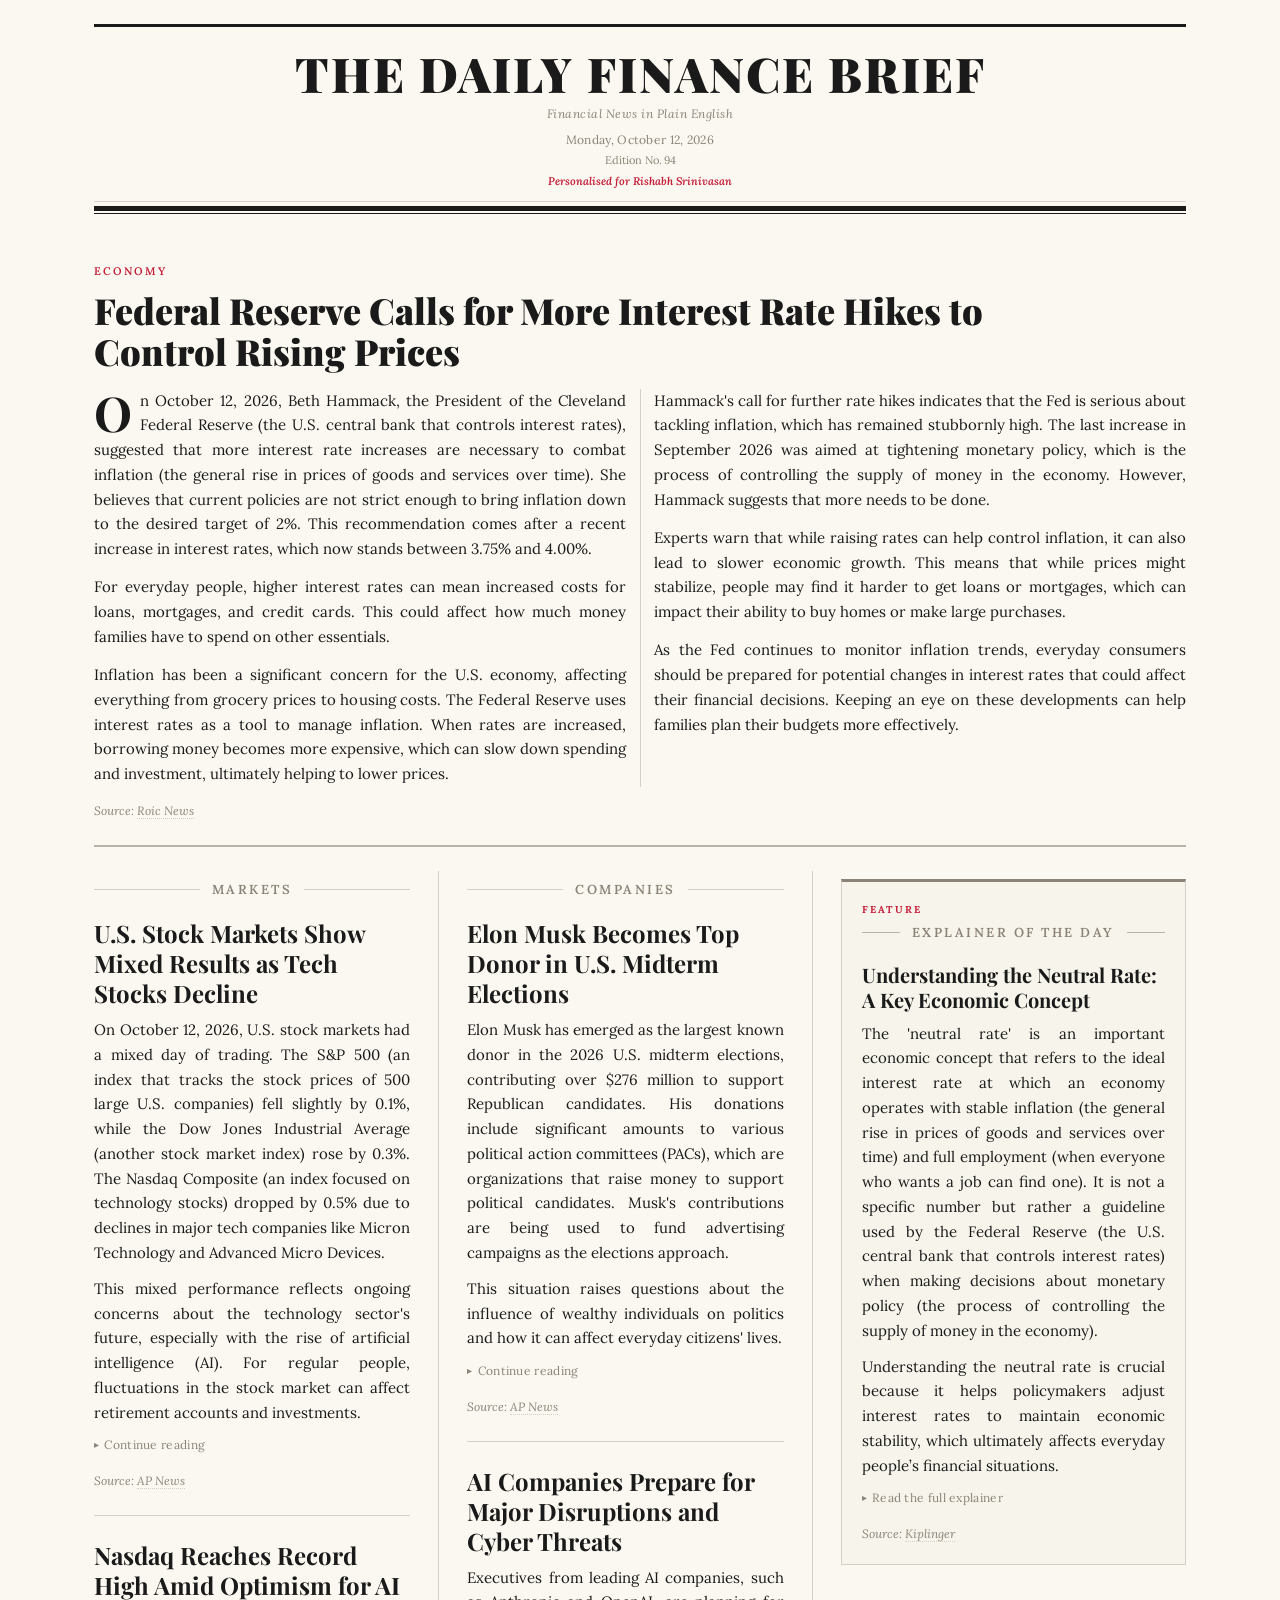
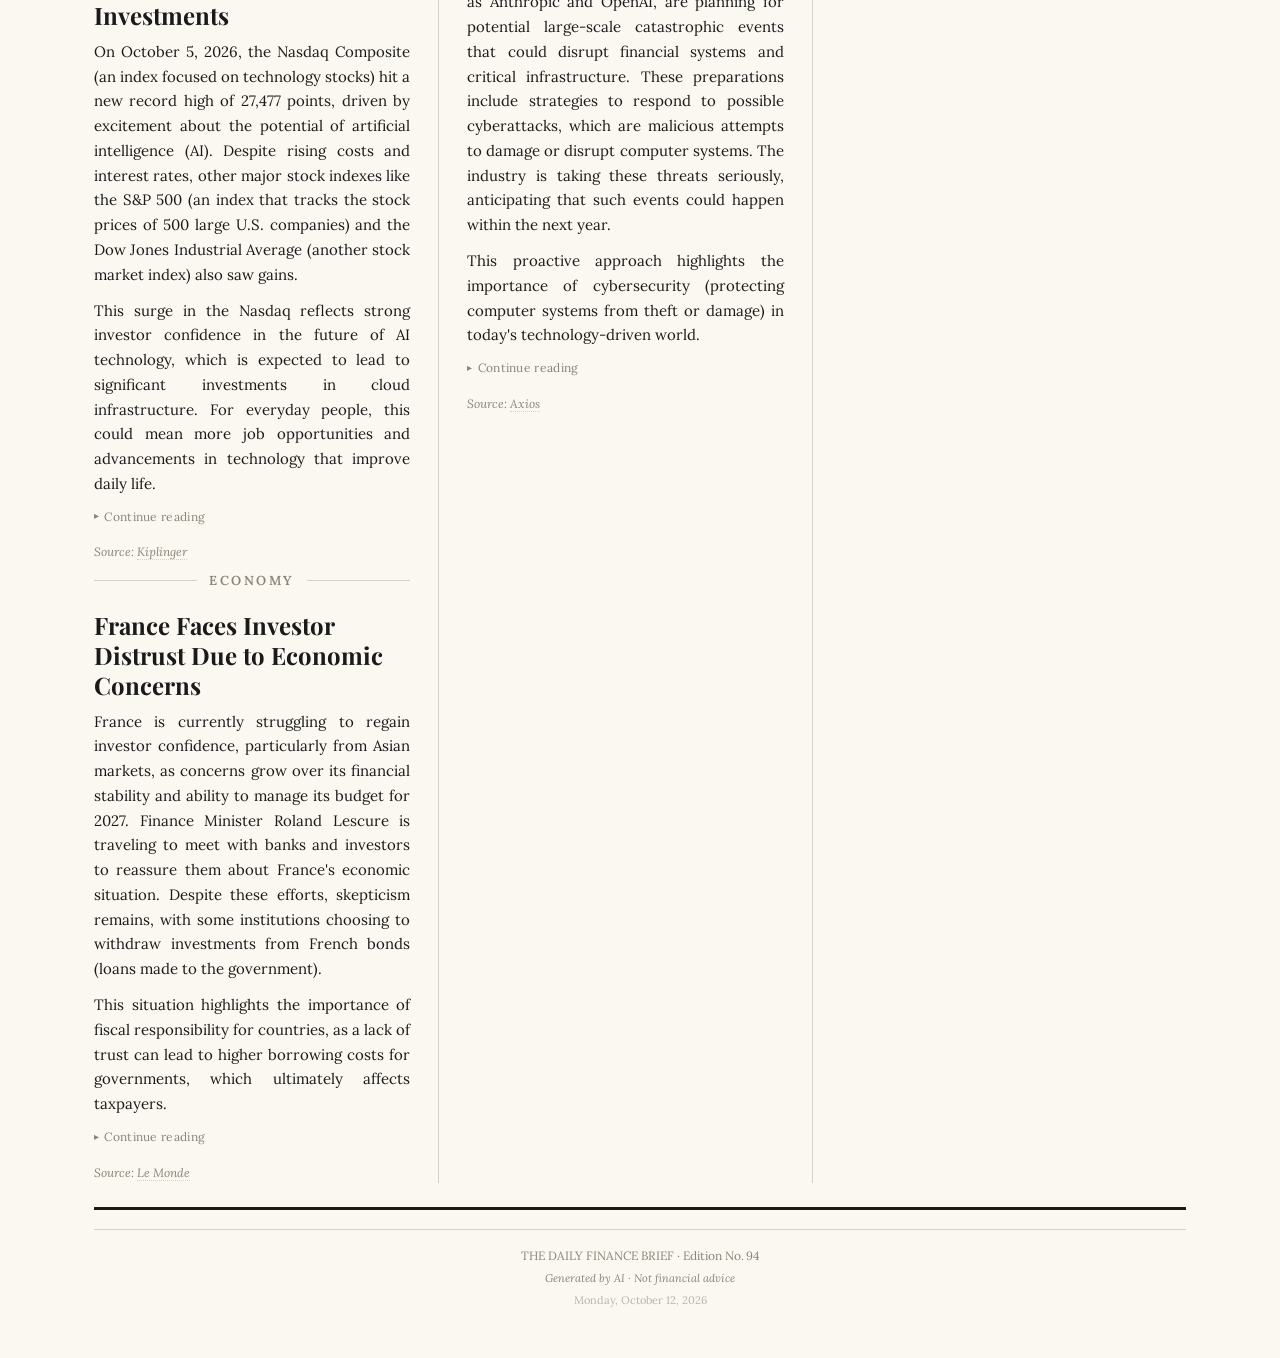
==== commit d5ae20c9: "📰 Daily Finance Brief — $(date +'%Y-%m-%d') 307666f8094af307974839c03118900632a19dda" ====
--- a/index.html
+++ b/index.html
@@ -3,9 +3,9 @@
 <head>
   <meta charset="UTF-8">
   <meta name="viewport" content="width=device-width, initial-scale=1.0">
-  <meta name="description" content="THE DAILY FINANCE BRIEF — Financial News in Plain English. Edition 93, Sunday, October 11, 2026.">
+  <meta name="description" content="THE DAILY FINANCE BRIEF — Financial News in Plain English. Edition 94, Monday, October 12, 2026.">
   <meta name="robots" content="noindex, nofollow">
-  <title>THE DAILY FINANCE BRIEF — Sunday, October 11, 2026</title>
+  <title>THE DAILY FINANCE BRIEF — Monday, October 12, 2026</title>
 
   <!-- Google Fonts -->
   <link rel="preconnect" href="https://fonts.googleapis.com">
@@ -25,8 +25,8 @@
   <header class="masthead">
     <div class="masthead__name">THE DAILY FINANCE BRIEF</div>
     <div class="masthead__tagline">Financial News in Plain English</div>
-    <div class="masthead__dateline">Sunday, October 11, 2026</div>
-    <div class="masthead__edition">Edition No.&thinsp;93</div>
+    <div class="masthead__dateline">Monday, October 12, 2026</div>
+    <div class="masthead__edition">Edition No.&thinsp;94</div>
     <div class="masthead__personalised">Personalised for Rishabh Srinivasan</div>
   </header>
   <hr class="masthead-rule">
@@ -35,14 +35,14 @@
   <!-- LEAD STORY                                                          -->
   <!-- ================================================================== -->
   <article class="lead-story">
-    <div class="lead-story__category">MARKETS</div>
-    <h1 class="lead-story__headline">U.S. Stocks Drop as Government Bond Returns Hit 24-Year Highs</h1>
+    <div class="lead-story__category">ECONOMY</div>
+    <h1 class="lead-story__headline">Federal Reserve Calls for More Interest Rate Hikes to Control Rising Prices</h1>
     <div class="lead-story__body">
-      <p>On October 7, 2026, U.S. stock markets fell as government bond returns, known as Treasury yields, reached levels not seen in 24 years. The 10-year Treasury yield closed at 5.286%, and the 30-year yield ended at 5.671%. Major stock indexes like the Dow Jones Industrial Average, which tracks 30 large U.S. companies, fell by 0.7%, while the S&P 500, which tracks 500 large companies, dropped by 0.2%. This decline is linked to rising inflation expectations and potential interest rate hikes by the Federal Reserve (the U.S. central bank that controls interest rates).
-      <p>The recent downturn in U.S. stock markets can be attributed to a significant rise in Treasury yields, which are the returns investors earn from lending money to the government. When these yields increase, it often signals that investors expect higher inflation, which is the general rise in prices of goods and services over time. This can lead to higher borrowing costs for consumers and businesses alike.</p><p>The 10-year Treasury yield, a key indicator of long-term interest rates, closed at 5.286%, while the 30-year yield reached 5.671%. These levels have not been seen in nearly a quarter of a century. The Federal Reserve's recent meeting minutes indicated that these rising yields are a concern, as they may lead to another interest rate hike by the end of the year. Higher interest rates can make loans for homes, cars, and credit cards more expensive, directly affecting everyday consumers.</p><p>Experts suggest that the current economic environment is influenced by various factors, including ongoing inflation concerns and shifts in real interest rates. As the Fed considers its next moves, it is crucial for individuals to stay informed about how these changes could impact their financial decisions, from mortgages to savings accounts.</p>
+      <p>On October 12, 2026, Beth Hammack, the President of the Cleveland Federal Reserve (the U.S. central bank that controls interest rates), suggested that more interest rate increases are necessary to combat inflation (the general rise in prices of goods and services over time). She believes that current policies are not strict enough to bring inflation down to the desired target of 2%. This recommendation comes after a recent increase in interest rates, which now stands between 3.75% and 4.00%.</p><p>For everyday people, higher interest rates can mean increased costs for loans, mortgages, and credit cards. This could affect how much money families have to spend on other essentials.</p>
+      <p>Inflation has been a significant concern for the U.S. economy, affecting everything from grocery prices to housing costs. The Federal Reserve uses interest rates as a tool to manage inflation. When rates are increased, borrowing money becomes more expensive, which can slow down spending and investment, ultimately helping to lower prices.</p><p>Hammack's call for further rate hikes indicates that the Fed is serious about tackling inflation, which has remained stubbornly high. The last increase in September 2026 was aimed at tightening monetary policy, which is the process of controlling the supply of money in the economy. However, Hammack suggests that more needs to be done.</p><p>Experts warn that while raising rates can help control inflation, it can also lead to slower economic growth. This means that while prices might stabilize, people may find it harder to get loans or mortgages, which can impact their ability to buy homes or make large purchases.</p><p>As the Fed continues to monitor inflation trends, everyday consumers should be prepared for potential changes in interest rates that could affect their financial decisions. Keeping an eye on these developments can help families plan their budgets more effectively.</p>
     </div>
     <div class="lead-story__source">
-      Source: <a href="https://www.kiplinger.com/investing/stocks/stocks-fall-as-treasury-yields-hit-new-highs-stock-market-today" target="_blank" rel="noopener noreferrer">Kiplinger</a>
+      Source: <a href="https://www.roic.ai/news/feds-hammack-urges-more-rate-hikes-as-inflation-risks-persist-10-12-2026" target="_blank" rel="noopener noreferrer">Roic News</a>
     </div>
   </article>
 
@@ -61,14 +61,26 @@
         </div>
         
         <article class="story">
-          <h2 class="story__headline">AI Growth Leads to Higher Government Bond Returns</h2>
-          <div class="story__summary"><p>The rapid growth of artificial intelligence (AI) is significantly impacting the U.S. economy and the bond market. Companies are investing heavily in AI, often borrowing money to finance these projects, which increases the supply of long-term government bonds. As a result, Treasury yields, or the returns on these bonds, are rising. Currently, AI-related corporate debt makes up 10% of the Bloomberg U.S. Corporate Index, which tracks the performance of U.S. corporate bonds. This trend raises concerns about potential risks in the market.</p></div>
+          <h2 class="story__headline">U.S. Stock Markets Show Mixed Results as Tech Stocks Decline</h2>
+          <div class="story__summary"><p>On October 12, 2026, U.S. stock markets had a mixed day of trading. The S&P 500 (an index that tracks the stock prices of 500 large U.S. companies) fell slightly by 0.1%, while the Dow Jones Industrial Average (another stock market index) rose by 0.3%. The Nasdaq Composite (an index focused on technology stocks) dropped by 0.5% due to declines in major tech companies like Micron Technology and Advanced Micro Devices.</p><p>This mixed performance reflects ongoing concerns about the technology sector's future, especially with the rise of artificial intelligence (AI). For regular people, fluctuations in the stock market can affect retirement accounts and investments.</p></div>
           <details>
             <summary>Continue reading</summary>
-            <div class="story__deep-dive"><p>The surge in artificial intelligence (AI) technology has become a major driver of economic growth in the United States. Companies are pouring money into AI initiatives, which often requires them to take on long-term debt. This increased borrowing leads to a higher supply of long-duration bonds, which are loans made to the government or corporations that pay interest over a long period.</p><p>As the supply of these bonds increases, the returns on them, known as bond yields, also rise. Currently, AI-related corporate debt constitutes about 10% of the Bloomberg U.S. Corporate Index, which is a benchmark for the performance of U.S. corporate bonds. Furthermore, AI-related debt accounts for 41% of new high-yield bond issuances in 2026, indicating a significant trend in the market.</p><p>While the growth of AI presents exciting opportunities, it also raises concerns about concentrated risk. Experts draw parallels to the telecom sector before the dot-com bust, where excessive investment in a single area led to market instability. For everyday people, this means that while AI may create new jobs and innovations, it also poses risks that could affect the broader economy, including potential job losses in traditional sectors.</p></div>
+            <div class="story__deep-dive"><p>The stock market is often seen as a barometer of the economy's health. When stock prices rise, it generally indicates that investors are optimistic about future growth. Conversely, when prices fall, it can signal concerns about economic stability. On this particular day, the mixed results suggest a cautious approach from investors, especially in the tech sector, which has been a significant driver of market growth in recent years.</p><p>Tech companies have been at the forefront of innovation, particularly with advancements in AI. However, recent declines in stock prices for major tech firms have raised questions about their long-term viability. Investors are closely watching these developments, as the performance of tech stocks can significantly influence overall market trends.</p><p>For everyday people, these market fluctuations can impact retirement savings, especially if they are invested in stock market funds. A decline in stock prices could mean lower returns on investments, affecting how much money individuals have saved for retirement.</p><p>As the market continues to react to news and trends, it's essential for consumers to stay informed about how these changes can affect their financial health. Understanding the stock market's movements can help individuals make better investment decisions and prepare for potential changes in their financial future.</p></div>
           </details>
           <div class="story__source">
-            Source: <a href="https://www.kiplinger.com/investing/bonds/ai-boom-pushes-bond-yields-higher" target="_blank" rel="noopener noreferrer">Kiplinger</a>
+            Source: <a href="https://apnews.com/article/a9a26b9706963afe9bdeda1b2eb1f51d" target="_blank" rel="noopener noreferrer">AP News</a>
+          </div>
+        </article>
+        
+        <article class="story">
+          <h2 class="story__headline">Nasdaq Reaches Record High Amid Optimism for AI Investments</h2>
+          <div class="story__summary"><p>On October 5, 2026, the Nasdaq Composite (an index focused on technology stocks) hit a new record high of 27,477 points, driven by excitement about the potential of artificial intelligence (AI). Despite rising costs and interest rates, other major stock indexes like the S&P 500 (an index that tracks the stock prices of 500 large U.S. companies) and the Dow Jones Industrial Average (another stock market index) also saw gains.</p><p>This surge in the Nasdaq reflects strong investor confidence in the future of AI technology, which is expected to lead to significant investments in cloud infrastructure. For everyday people, this could mean more job opportunities and advancements in technology that improve daily life.</p></div>
+          <details>
+            <summary>Continue reading</summary>
+            <div class="story__deep-dive"><p>The rise of AI has captured the attention of investors, leading to increased funding and interest in technology companies that are developing AI solutions. The Nasdaq's record high is a clear indication that investors believe in the long-term potential of these technologies. Analysts predict that the eight largest cloud companies will invest around $1.3 trillion by 2027, which is comparable to the massive investments seen during the dot-com boom in the early 2000s.</p><p>This optimism is rooted in the belief that AI will transform various industries, leading to increased efficiency and new products. For example, AI can enhance customer service, streamline operations, and even create new job roles that didn't exist before.</p><p>For regular people, the implications of this investment surge are significant. As companies invest in AI and related technologies, there could be an increase in job opportunities in tech fields, as well as improvements in products and services that consumers use daily. This could lead to a more dynamic economy, where innovation drives growth and creates new possibilities for individuals.</p><p>However, it's also essential to approach this optimism with caution. While the potential for growth is exciting, the tech sector can be volatile, and not all investments will yield positive results. Consumers should stay informed about these trends and consider how they might impact their financial decisions in the future.</p></div>
+          </details>
+          <div class="story__source">
+            Source: <a href="https://www.kiplinger.com/investing/stocks/nasdaq-hits-new-highs-on-ai-boom-optimism-stock-market-today" target="_blank" rel="noopener noreferrer">Kiplinger</a>
           </div>
         </article>
         
@@ -82,26 +94,14 @@
         </div>
         
         <article class="story">
-          <h2 class="story__headline">France Struggles to Convince Investors of Its Financial Stability</h2>
-          <div class="story__summary"><p>France is facing challenges in reassuring investors about its financial stability, especially those from Asian markets. The country's Finance Minister has been meeting with banks and asset managers to discuss the 2027 budget, but skepticism remains. High debt levels and budget deficits have made France one of the most vulnerable countries in the G7 group of major economies, with bond interest rates nearing 5%. This situation could affect international investments and the overall economy.</p></div>
+          <h2 class="story__headline">France Faces Investor Distrust Due to Economic Concerns</h2>
+          <div class="story__summary"><p>France is currently struggling to regain investor confidence, particularly from Asian markets, as concerns grow over its financial stability and ability to manage its budget for 2027. Finance Minister Roland Lescure is traveling to meet with banks and investors to reassure them about France's economic situation. Despite these efforts, skepticism remains, with some institutions choosing to withdraw investments from French bonds (loans made to the government).</p><p>This situation highlights the importance of fiscal responsibility for countries, as a lack of trust can lead to higher borrowing costs for governments, which ultimately affects taxpayers.</p></div>
           <details>
             <summary>Continue reading</summary>
-            <div class="story__deep-dive"><p>France is currently grappling with significant investor skepticism regarding its fiscal stability, which refers to the government's ability to manage its finances effectively. The country's Finance Minister, Roland Lescure, has been actively engaging with banks and asset managers in financial hubs like London and Luxembourg to reassure them about the upcoming 2027 budget. However, despite these efforts, many investors remain unconvinced.</p><p>One major concern is France's high levels of debt and ongoing budget deficits, which indicate that the government is spending more than it earns. This financial imbalance has made France one of the most vulnerable members of the G7, a group of the world's largest advanced economies. As a result, bond interest rates, which are the returns investors earn from lending money to the government, are approaching 5%, a level that raises alarms about the country's financial health.</p><p>Investor confidence is crucial for any country's economic stability, as it affects the ability to attract foreign investments. If investors perceive a country as financially unstable, they may pull their investments, leading to a decline in economic growth. For ordinary people, this situation could mean slower job growth and potential cuts in public services as the government struggles to manage its finances. The ongoing discussions and negotiations surrounding the budget will be critical in determining France's financial future.</p></div>
+            <div class="story__deep-dive"><p>The financial health of a country is crucial for maintaining investor confidence. When investors doubt a country's ability to manage its finances, they may choose to withdraw their investments, leading to higher interest rates on government bonds. In France's case, concerns over high debt levels and budget deficits have made it one of the most vulnerable countries in the G7 group of advanced economies.</p><p>Finance Minister Lescure's global tour aims to reassure investors that France is taking steps to stabilize its economy. However, skepticism persists, as evidenced by key institutions like Sumitomo Mitsui divesting from French bonds. This lack of confidence can lead to increased borrowing costs for the French government, which ultimately impacts public services and taxpayers.</p><p>For ordinary citizens, the implications of this situation are significant. If the government has to pay more to borrow money, it may lead to cuts in public services or higher taxes to cover the increased costs. Additionally, a struggling economy can result in fewer job opportunities and lower wages.</p><p>As France navigates these challenges, it is essential for citizens to stay informed about how economic policies and investor confidence can impact their daily lives. Understanding the broader economic landscape can help individuals make better financial decisions and prepare for potential changes in their personal finances.</p></div>
           </details>
           <div class="story__source">
             Source: <a href="https://www.lemonde.fr/en/economy/article/2026/10/08/france-struggles-to-reassure-financial-markets-as-asian-investors-fuel-distrust_6758402_19.html" target="_blank" rel="noopener noreferrer">Le Monde</a>
-          </div>
-        </article>
-        
-        <article class="story">
-          <h2 class="story__headline">U.S. Government's Cryptocurrency Holdings Drop by $16 Billion</h2>
-          <div class="story__summary"><p>The U.S. government's holdings of cryptocurrency, which are digital currencies that use encryption for security, have decreased by $16 billion from their peak value. This decline highlights the risks associated with investing in digital assets, which can be highly volatile. The drop in value has raised questions about previous decisions to sell off parts of these holdings and is influencing ongoing discussions about the federal government's strategy regarding cryptocurrency.</p></div>
-          <details>
-            <summary>Continue reading</summary>
-            <div class="story__deep-dive"><p>The U.S. government's cryptocurrency holdings have seen a significant decline, dropping by $16 billion from their peak value. Cryptocurrency refers to digital currencies that use encryption techniques to secure transactions and control the creation of new units. This decline underscores the volatility risks associated with investing in digital assets, which can fluctuate dramatically in value over short periods.</p><p>The decrease in value has prompted discussions about the government's past decisions regarding its cryptocurrency holdings, including divestment strategies. As the value of these digital assets continues to be unpredictable, policymakers are reevaluating their approach to cryptocurrency regulation and investment. This situation is particularly relevant as the federal government considers how to manage its digital asset portfolio in the face of ongoing market fluctuations.</p><p>For everyday people, the implications of this decline are significant. As cryptocurrency becomes more mainstream, understanding its risks and benefits is crucial. The government's actions and policies regarding cryptocurrency can influence public perception and acceptance of digital currencies, which may affect individuals' decisions to invest in or use these assets. As the market evolves, staying informed about these developments will be essential for anyone considering entering the cryptocurrency space.</p></div>
-          </details>
-          <div class="story__source">
-            Source: <a href="https://www.coinarticle.com/briefs/2026-10-11" target="_blank" rel="noopener noreferrer">CoinArticle</a>
           </div>
         </article>
         
@@ -120,23 +120,23 @@
         </div>
         
         <article class="story">
-          <h2 class="story__headline">New AI Model Launched to Compete with Chinese Technologies</h2>
-          <div class="story__summary"><p>French start-up Mistral AI has introduced a new AI model called Mistral Large 4, aiming to compete with leading Chinese AI technologies. This model is designed to perform specialized tasks in areas such as finance and cybersecurity. The launch of this model highlights the ongoing competition in the AI sector, which could lead to advancements that impact various industries and everyday life.</p></div>
+          <h2 class="story__headline">Elon Musk Becomes Top Donor in U.S. Midterm Elections</h2>
+          <div class="story__summary"><p>Elon Musk has emerged as the largest known donor in the 2026 U.S. midterm elections, contributing over $276 million to support Republican candidates. His donations include significant amounts to various political action committees (PACs), which are organizations that raise money to support political candidates. Musk's contributions are being used to fund advertising campaigns as the elections approach.</p><p>This situation raises questions about the influence of wealthy individuals on politics and how it can affect everyday citizens' lives.</p></div>
           <details>
             <summary>Continue reading</summary>
-            <div class="story__deep-dive"><p>Mistral AI, a French start-up, has recently unveiled its new AI model, named Mistral Large 4. This model is designed to compete with top Chinese AI technologies and aims to close the performance gap in specialized tasks such as finance, cybersecurity, and geospatial analysis. The introduction of Mistral Large 4 reflects the growing competition in the AI sector, which is rapidly evolving and influencing various industries.</p><p>The model is set to be released as open-source on October 27, meaning that developers and companies can access and use it freely. This approach encourages innovation and collaboration within the tech community, potentially leading to advancements that could benefit everyday consumers.</p><p>As AI technology continues to advance, its applications are becoming increasingly relevant in daily life. From enhancing financial services to improving cybersecurity measures, the impact of AI is far-reaching. The competition between companies like Mistral AI and their Chinese counterparts underscores the importance of technological leadership in the global economy. For ordinary people, this means that advancements in AI could lead to better services and products, although it also raises concerns about job displacement and ethical considerations in AI development.</p></div>
+            <div class="story__deep-dive"><p>Political donations play a crucial role in shaping election outcomes and influencing policy decisions. Musk's contributions to Republican candidates highlight the growing trend of wealthy individuals using their resources to sway political agendas. With over $276 million donated since July 2026, Musk's financial support is expected to have a significant impact on the upcoming elections.</p><p>Political action committees (PACs) are organizations that collect and distribute funds to support candidates. Musk's donations to various PACs, including a historic $158 million to the Senate Leadership Fund, demonstrate how money can be a powerful tool in politics.</p><p>For everyday citizens, the implications of such large donations are profound. When wealthy individuals like Musk have significant influence over political campaigns, it can lead to policies that favor their interests rather than the needs of the general public. This raises concerns about the fairness of the political system and whether all voices are being heard.</p><p>As the midterm elections approach, citizens should be aware of how money in politics can shape their lives. Understanding the role of political donations can empower individuals to engage in the political process and advocate for their interests.</p><p>Moreover, as voters, individuals can consider the implications of candidates' funding sources when making their choices at the polls. Being informed about who is financing campaigns can help voters make more educated decisions about the candidates they support.</p></div>
           </details>
           <div class="story__source">
-            Source: <a href="https://www.lemonde.fr/en/economy/article/2026/10/06/mistral-ai-unveils-new-ai-model-aimed-at-narrowing-the-gap-with-top-chinese-competitors_6758318_19.html" target="_blank" rel="noopener noreferrer">Le Monde</a>
+            Source: <a href="https://apnews.com/article/c06efc774a2e7c5d345e0d46641eb510" target="_blank" rel="noopener noreferrer">AP News</a>
           </div>
         </article>
         
         <article class="story">
-          <h2 class="story__headline">AI Companies Prepare for Major Disruptions</h2>
-          <div class="story__summary"><p>Executives from leading AI companies, including Anthropic and OpenAI, are planning for potential catastrophic events that could disrupt financial systems and critical infrastructure. These companies are anticipating scenarios such as cyberattacks and are developing strategies to manage the fallout. This proactive approach highlights the importance of preparedness in the rapidly evolving AI landscape.</p></div>
+          <h2 class="story__headline">AI Companies Prepare for Major Disruptions and Cyber Threats</h2>
+          <div class="story__summary"><p>Executives from leading AI companies, such as Anthropic and OpenAI, are planning for potential large-scale catastrophic events that could disrupt financial systems and critical infrastructure. These preparations include strategies to respond to possible cyberattacks, which are malicious attempts to damage or disrupt computer systems. The industry is taking these threats seriously, anticipating that such events could happen within the next year.</p><p>This proactive approach highlights the importance of cybersecurity (protecting computer systems from theft or damage) in today's technology-driven world.</p></div>
           <details>
             <summary>Continue reading</summary>
-            <div class="story__deep-dive"><p>In light of increasing concerns about the potential risks associated with artificial intelligence (AI), executives from prominent AI companies like Anthropic and OpenAI are engaging in scenario planning for potential catastrophic events. These events could include large-scale cyberattacks that disrupt financial systems, internet access, or critical infrastructure.</p><p>As AI technology becomes more integrated into daily life and business operations, the potential for significant disruptions grows. Companies are recognizing the need to prepare for these scenarios, as the consequences could be severe, impacting not only their operations but also the broader economy and society.</p><p>These companies are developing strategies to educate lawmakers and the public about the risks associated with AI and the necessary regulations that may follow. This proactive approach is crucial, as it allows them to manage potential political fallout and public perception in the event of a major incident.</p><p>For ordinary people, the implications of these preparations are significant. As AI continues to shape various aspects of life, understanding the potential risks and the measures being taken to mitigate them is essential. This awareness can help individuals make informed decisions about their own use of technology and the potential impacts on their daily lives.</p></div>
+            <div class="story__deep-dive"><p>The rise of artificial intelligence (AI) has brought about numerous benefits, but it also poses significant risks, particularly in terms of cybersecurity. Executives at major AI companies are increasingly aware of the potential for catastrophic events, such as cyberattacks that could disrupt financial systems, internet access, or essential services like power and water.</p><p>To prepare for these threats, companies are engaging in scenario planning, which involves imagining worst-case scenarios and developing strategies to address them. This proactive approach is crucial, as experts predict that significant incidents could occur within the next six to twelve months.</p><p>For everyday people, the implications of these preparations are significant. If a major cyber event were to occur, it could disrupt everyday life, affecting everything from online banking to access to essential services. Understanding the risks associated with AI and the importance of cybersecurity can help individuals take steps to protect themselves in a digital world.</p><p>As technology continues to evolve, consumers should stay informed about the potential risks and the measures being taken to mitigate them. This awareness can empower individuals to make informed decisions about their online activities and protect their personal information.</p></div>
           </details>
           <div class="story__source">
             Source: <a href="https://www.axios.com/2026/10/09/ai-companies-day-after-major-attack" target="_blank" rel="noopener noreferrer">Axios</a>
@@ -159,14 +159,14 @@
         </div>
         
         <article class="story">
-          <h2 class="story__headline">What Are Treasury Yields and Why Do They Matter?</h2>
-          <div class="story__summary"><p>Treasury yields are the returns investors earn from U.S. government bonds, which are loans made to the government. They are a key indicator of economic health. Recently, these yields have reached 24-year highs, signaling expectations of higher inflation and interest rates. This rise can lead to increased borrowing costs for consumers, affecting loans and mortgages.</p></div>
+          <h2 class="story__headline">Understanding the Neutral Rate: A Key Economic Concept</h2>
+          <div class="story__summary"><p>The 'neutral rate' is an important economic concept that refers to the ideal interest rate at which an economy operates with stable inflation (the general rise in prices of goods and services over time) and full employment (when everyone who wants a job can find one). It is not a specific number but rather a guideline used by the Federal Reserve (the U.S. central bank that controls interest rates) when making decisions about monetary policy (the process of controlling the supply of money in the economy).</p><p>Understanding the neutral rate is crucial because it helps policymakers adjust interest rates to maintain economic stability, which ultimately affects everyday people’s financial situations.</p></div>
           <details>
             <summary>Read the full explainer</summary>
-            <div class="story__deep-dive"><p>Treasury yields represent the returns that investors earn from U.S. government bonds, which are essentially loans made to the government. When you buy a bond, you are lending money to the government in exchange for periodic interest payments and the return of your principal investment when the bond matures. These yields are a crucial indicator of economic health, as they reflect investor sentiment about inflation and interest rates.</p><p>Recently, Treasury yields have reached levels not seen in 24 years, with the 10-year yield closing at 5.286% and the 30-year yield at 5.671%. When yields rise, it often signals that investors expect higher inflation, which is the general rise in prices of goods and services over time. This can lead to increased borrowing costs for consumers, making loans for homes, cars, and credit cards more expensive.</p><p>Understanding Treasury yields is essential for everyday people because they can directly impact personal finances. Higher yields can lead to higher interest rates set by banks, affecting everything from mortgage rates to credit card interest. As the Federal Reserve (the U.S. central bank that controls interest rates) considers its next moves, individuals should be aware of how these changes could influence their financial decisions.</p></div>
+            <div class="story__deep-dive"><p>The neutral rate is a theoretical concept used by economists to gauge the appropriate level of interest rates in an economy. When interest rates are at the neutral rate, the economy is neither growing too quickly nor too slowly. This balance is essential for maintaining stable prices and full employment.</p><p>The Federal Reserve uses the neutral rate as a benchmark when setting its monetary policy. If rates are below the neutral rate, the economy may overheat, leading to inflation. Conversely, if rates are above the neutral rate, it can slow down economic growth, leading to higher unemployment.</p><p>Currently, discussions around the neutral rate are particularly relevant due to ongoing inflation concerns. Policymakers are trying to determine the right level of interest rates to ensure economic stability. This is important for everyday people because changes in interest rates can affect everything from mortgage payments to credit card interest rates.</p><p>As the economy continues to evolve, understanding the neutral rate can empower individuals to make better financial decisions. By staying informed about how interest rates impact their lives, consumers can better navigate their financial futures.</p></div>
           </details>
           <div class="story__source">
-            Source: <a href="https://www.kiplinger.com/investing/stocks/stocks-fall-as-treasury-yields-hit-new-highs-stock-market-today" target="_blank" rel="noopener noreferrer">Kiplinger</a>
+            Source: <a href="https://www.kiplinger.com/investing/bonds/ai-boom-pushes-bond-yields-higher" target="_blank" rel="noopener noreferrer">Kiplinger</a>
           </div>
         </article>
         
@@ -181,9 +181,9 @@
   <!-- FOOTER                                                              -->
   <!-- ================================================================== -->
   <footer class="newspaper-footer">
-    <div class="footer__edition">THE DAILY FINANCE BRIEF &middot; Edition No.&thinsp;93</div>
+    <div class="footer__edition">THE DAILY FINANCE BRIEF &middot; Edition No.&thinsp;94</div>
     <div class="footer__disclaimer">Generated by AI · Not financial advice</div>
-    <div class="footer__date">Sunday, October 11, 2026</div>
+    <div class="footer__date">Monday, October 12, 2026</div>
   </footer>
 
 </div>
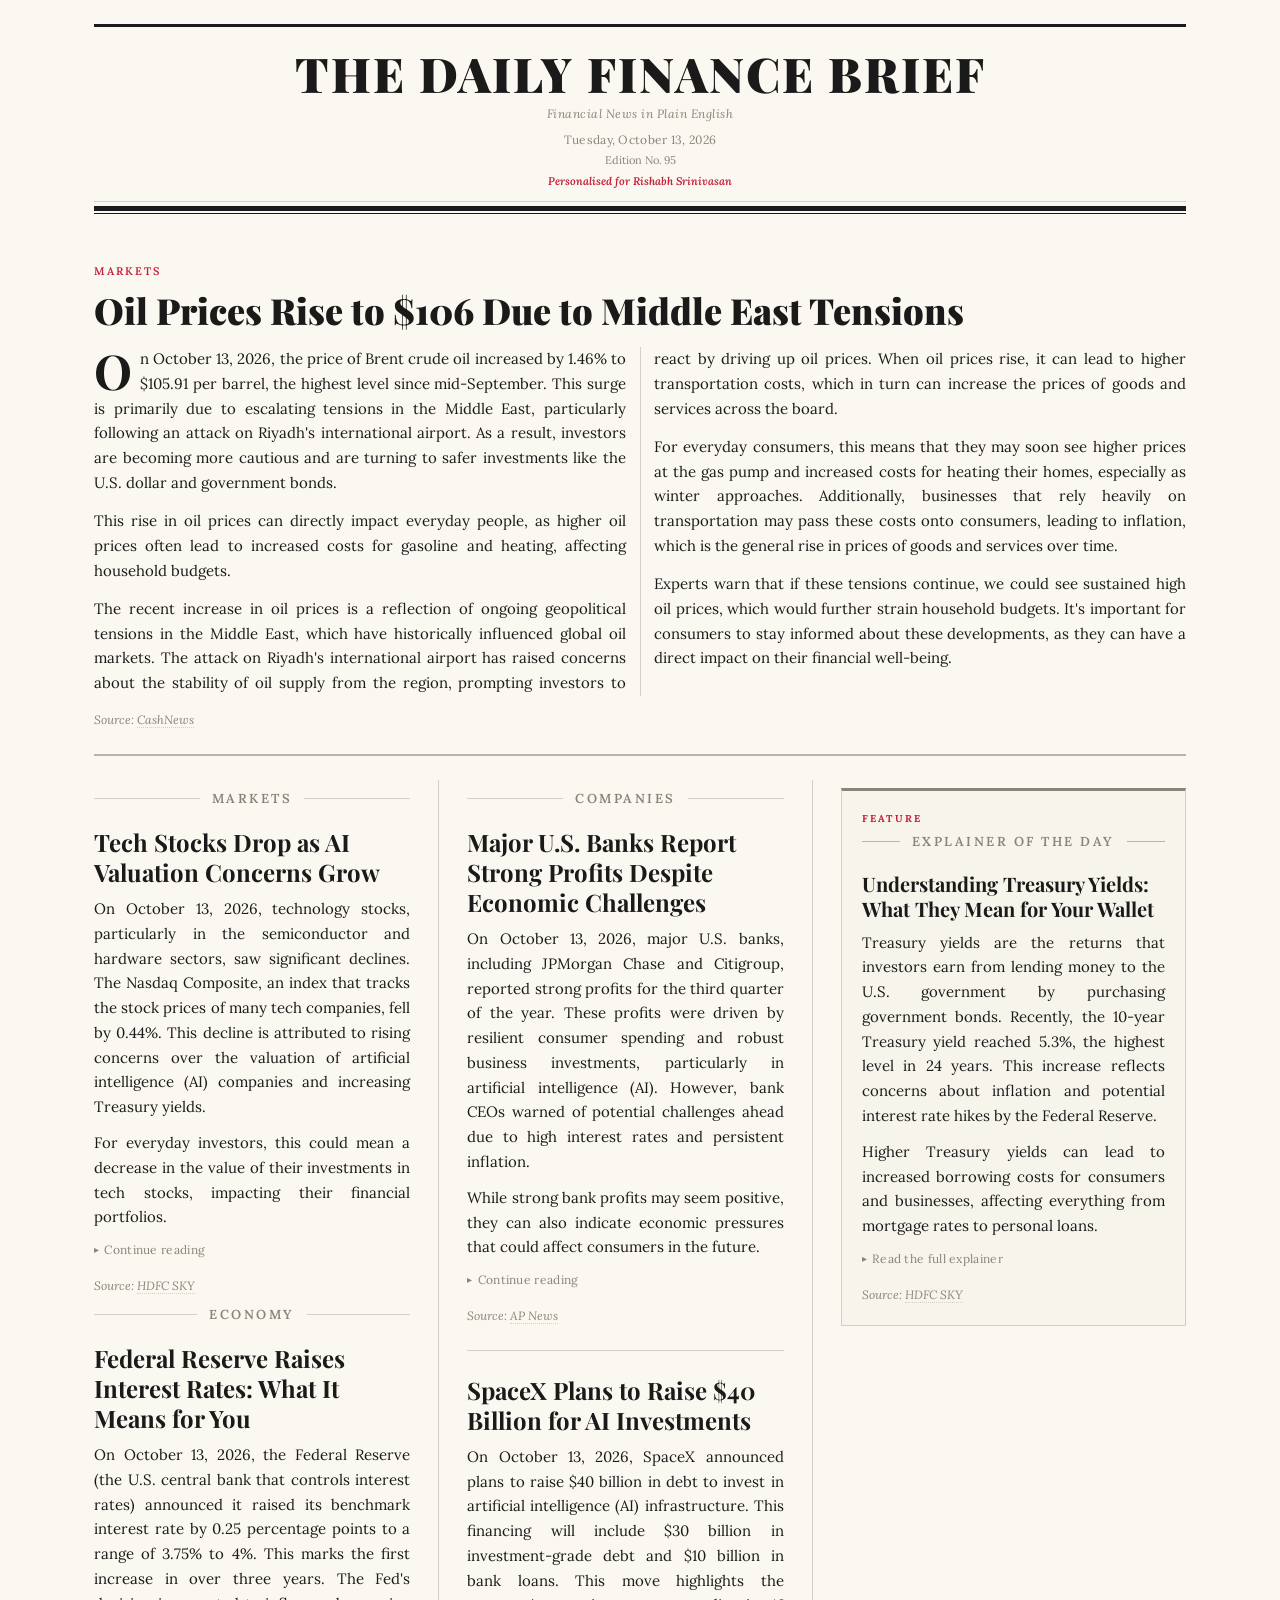
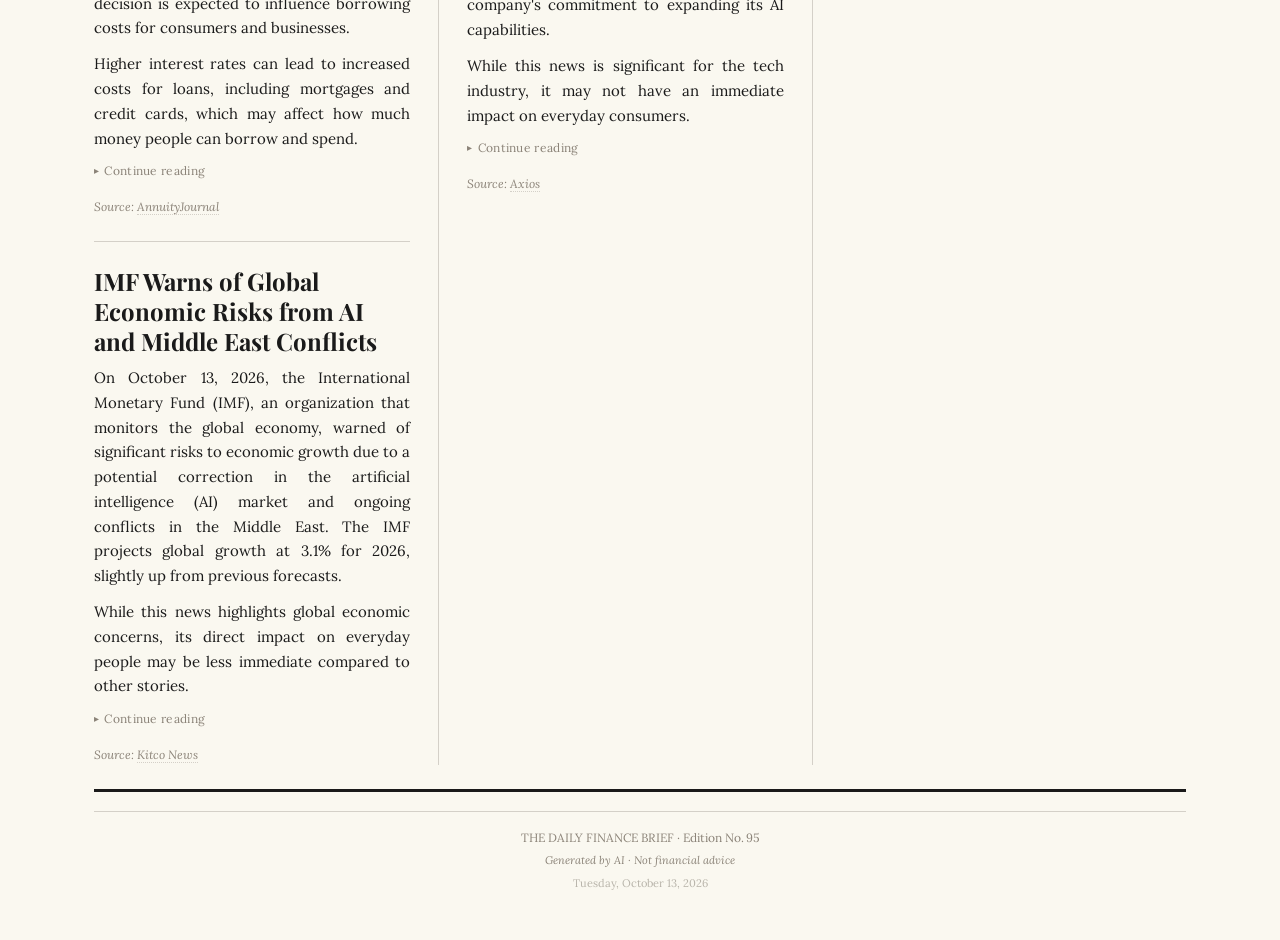
==== commit 0febacde: "📰 Daily Finance Brief — $(date +'%Y-%m-%d') 307666f8094af307974839c03118900632a19dda" ====
--- a/index.html
+++ b/index.html
@@ -3,9 +3,9 @@
 <head>
   <meta charset="UTF-8">
   <meta name="viewport" content="width=device-width, initial-scale=1.0">
-  <meta name="description" content="THE DAILY FINANCE BRIEF — Financial News in Plain English. Edition 94, Monday, October 12, 2026.">
+  <meta name="description" content="THE DAILY FINANCE BRIEF — Financial News in Plain English. Edition 95, Tuesday, October 13, 2026.">
   <meta name="robots" content="noindex, nofollow">
-  <title>THE DAILY FINANCE BRIEF — Monday, October 12, 2026</title>
+  <title>THE DAILY FINANCE BRIEF — Tuesday, October 13, 2026</title>
 
   <!-- Google Fonts -->
   <link rel="preconnect" href="https://fonts.googleapis.com">
@@ -25,8 +25,8 @@
   <header class="masthead">
     <div class="masthead__name">THE DAILY FINANCE BRIEF</div>
     <div class="masthead__tagline">Financial News in Plain English</div>
-    <div class="masthead__dateline">Monday, October 12, 2026</div>
-    <div class="masthead__edition">Edition No.&thinsp;94</div>
+    <div class="masthead__dateline">Tuesday, October 13, 2026</div>
+    <div class="masthead__edition">Edition No.&thinsp;95</div>
     <div class="masthead__personalised">Personalised for Rishabh Srinivasan</div>
   </header>
   <hr class="masthead-rule">
@@ -35,14 +35,14 @@
   <!-- LEAD STORY                                                          -->
   <!-- ================================================================== -->
   <article class="lead-story">
-    <div class="lead-story__category">ECONOMY</div>
-    <h1 class="lead-story__headline">Federal Reserve Calls for More Interest Rate Hikes to Control Rising Prices</h1>
+    <div class="lead-story__category">MARKETS</div>
+    <h1 class="lead-story__headline">Oil Prices Rise to $106 Due to Middle East Tensions</h1>
     <div class="lead-story__body">
-      <p>On October 12, 2026, Beth Hammack, the President of the Cleveland Federal Reserve (the U.S. central bank that controls interest rates), suggested that more interest rate increases are necessary to combat inflation (the general rise in prices of goods and services over time). She believes that current policies are not strict enough to bring inflation down to the desired target of 2%. This recommendation comes after a recent increase in interest rates, which now stands between 3.75% and 4.00%.</p><p>For everyday people, higher interest rates can mean increased costs for loans, mortgages, and credit cards. This could affect how much money families have to spend on other essentials.</p>
-      <p>Inflation has been a significant concern for the U.S. economy, affecting everything from grocery prices to housing costs. The Federal Reserve uses interest rates as a tool to manage inflation. When rates are increased, borrowing money becomes more expensive, which can slow down spending and investment, ultimately helping to lower prices.</p><p>Hammack's call for further rate hikes indicates that the Fed is serious about tackling inflation, which has remained stubbornly high. The last increase in September 2026 was aimed at tightening monetary policy, which is the process of controlling the supply of money in the economy. However, Hammack suggests that more needs to be done.</p><p>Experts warn that while raising rates can help control inflation, it can also lead to slower economic growth. This means that while prices might stabilize, people may find it harder to get loans or mortgages, which can impact their ability to buy homes or make large purchases.</p><p>As the Fed continues to monitor inflation trends, everyday consumers should be prepared for potential changes in interest rates that could affect their financial decisions. Keeping an eye on these developments can help families plan their budgets more effectively.</p>
+      <p>On October 13, 2026, the price of Brent crude oil increased by 1.46% to $105.91 per barrel, the highest level since mid-September. This surge is primarily due to escalating tensions in the Middle East, particularly following an attack on Riyadh's international airport. As a result, investors are becoming more cautious and are turning to safer investments like the U.S. dollar and government bonds.</p><p>This rise in oil prices can directly impact everyday people, as higher oil prices often lead to increased costs for gasoline and heating, affecting household budgets.</p>
+      <p>The recent increase in oil prices is a reflection of ongoing geopolitical tensions in the Middle East, which have historically influenced global oil markets. The attack on Riyadh's international airport has raised concerns about the stability of oil supply from the region, prompting investors to react by driving up oil prices. When oil prices rise, it can lead to higher transportation costs, which in turn can increase the prices of goods and services across the board.</p><p>For everyday consumers, this means that they may soon see higher prices at the gas pump and increased costs for heating their homes, especially as winter approaches. Additionally, businesses that rely heavily on transportation may pass these costs onto consumers, leading to inflation, which is the general rise in prices of goods and services over time.</p><p>Experts warn that if these tensions continue, we could see sustained high oil prices, which would further strain household budgets. It's important for consumers to stay informed about these developments, as they can have a direct impact on their financial well-being.</p>
     </div>
     <div class="lead-story__source">
-      Source: <a href="https://www.roic.ai/news/feds-hammack-urges-more-rate-hikes-as-inflation-risks-persist-10-12-2026" target="_blank" rel="noopener noreferrer">Roic News</a>
+      Source: <a href="https://www.cashnews.eu/news/article/68511" target="_blank" rel="noopener noreferrer">CashNews</a>
     </div>
   </article>
 
@@ -61,26 +61,14 @@
         </div>
         
         <article class="story">
-          <h2 class="story__headline">U.S. Stock Markets Show Mixed Results as Tech Stocks Decline</h2>
-          <div class="story__summary"><p>On October 12, 2026, U.S. stock markets had a mixed day of trading. The S&P 500 (an index that tracks the stock prices of 500 large U.S. companies) fell slightly by 0.1%, while the Dow Jones Industrial Average (another stock market index) rose by 0.3%. The Nasdaq Composite (an index focused on technology stocks) dropped by 0.5% due to declines in major tech companies like Micron Technology and Advanced Micro Devices.</p><p>This mixed performance reflects ongoing concerns about the technology sector's future, especially with the rise of artificial intelligence (AI). For regular people, fluctuations in the stock market can affect retirement accounts and investments.</p></div>
+          <h2 class="story__headline">Tech Stocks Drop as AI Valuation Concerns Grow</h2>
+          <div class="story__summary"><p>On October 13, 2026, technology stocks, particularly in the semiconductor and hardware sectors, saw significant declines. The Nasdaq Composite, an index that tracks the stock prices of many tech companies, fell by 0.44%. This decline is attributed to rising concerns over the valuation of artificial intelligence (AI) companies and increasing Treasury yields.</p><p>For everyday investors, this could mean a decrease in the value of their investments in tech stocks, impacting their financial portfolios.</p></div>
           <details>
             <summary>Continue reading</summary>
-            <div class="story__deep-dive"><p>The stock market is often seen as a barometer of the economy's health. When stock prices rise, it generally indicates that investors are optimistic about future growth. Conversely, when prices fall, it can signal concerns about economic stability. On this particular day, the mixed results suggest a cautious approach from investors, especially in the tech sector, which has been a significant driver of market growth in recent years.</p><p>Tech companies have been at the forefront of innovation, particularly with advancements in AI. However, recent declines in stock prices for major tech firms have raised questions about their long-term viability. Investors are closely watching these developments, as the performance of tech stocks can significantly influence overall market trends.</p><p>For everyday people, these market fluctuations can impact retirement savings, especially if they are invested in stock market funds. A decline in stock prices could mean lower returns on investments, affecting how much money individuals have saved for retirement.</p><p>As the market continues to react to news and trends, it's essential for consumers to stay informed about how these changes can affect their financial health. Understanding the stock market's movements can help individuals make better investment decisions and prepare for potential changes in their financial future.</p></div>
+            <div class="story__deep-dive"><p>The decline in technology stocks on October 13, 2026, reflects growing concerns about the valuation of companies in the artificial intelligence (AI) sector. The Nasdaq Composite, which is an index that tracks the stock prices of many technology companies, fell by 0.44%, indicating a broader trend of uncertainty in the tech market.</p><p>Investors are becoming increasingly cautious about the high valuations of AI companies, which have surged in recent years. As these valuations come into question, it can lead to a sell-off of stocks, causing their prices to drop. Additionally, rising Treasury yields, which represent the return investors earn from lending money to the government, can also contribute to this decline by making other investments more attractive compared to tech stocks.</p><p>For everyday investors, this decline can have real implications. If you hold investments in tech stocks, you may see a decrease in the value of your portfolio, which can affect your overall financial health. It's essential for investors to stay informed about market trends and consider diversifying their investments to mitigate risks.</p><p>As the situation evolves, it will be crucial for investors to monitor developments in the tech sector and the broader economy, as these factors can significantly impact their financial decisions.</p></div>
           </details>
           <div class="story__source">
-            Source: <a href="https://apnews.com/article/a9a26b9706963afe9bdeda1b2eb1f51d" target="_blank" rel="noopener noreferrer">AP News</a>
-          </div>
-        </article>
-        
-        <article class="story">
-          <h2 class="story__headline">Nasdaq Reaches Record High Amid Optimism for AI Investments</h2>
-          <div class="story__summary"><p>On October 5, 2026, the Nasdaq Composite (an index focused on technology stocks) hit a new record high of 27,477 points, driven by excitement about the potential of artificial intelligence (AI). Despite rising costs and interest rates, other major stock indexes like the S&P 500 (an index that tracks the stock prices of 500 large U.S. companies) and the Dow Jones Industrial Average (another stock market index) also saw gains.</p><p>This surge in the Nasdaq reflects strong investor confidence in the future of AI technology, which is expected to lead to significant investments in cloud infrastructure. For everyday people, this could mean more job opportunities and advancements in technology that improve daily life.</p></div>
-          <details>
-            <summary>Continue reading</summary>
-            <div class="story__deep-dive"><p>The rise of AI has captured the attention of investors, leading to increased funding and interest in technology companies that are developing AI solutions. The Nasdaq's record high is a clear indication that investors believe in the long-term potential of these technologies. Analysts predict that the eight largest cloud companies will invest around $1.3 trillion by 2027, which is comparable to the massive investments seen during the dot-com boom in the early 2000s.</p><p>This optimism is rooted in the belief that AI will transform various industries, leading to increased efficiency and new products. For example, AI can enhance customer service, streamline operations, and even create new job roles that didn't exist before.</p><p>For regular people, the implications of this investment surge are significant. As companies invest in AI and related technologies, there could be an increase in job opportunities in tech fields, as well as improvements in products and services that consumers use daily. This could lead to a more dynamic economy, where innovation drives growth and creates new possibilities for individuals.</p><p>However, it's also essential to approach this optimism with caution. While the potential for growth is exciting, the tech sector can be volatile, and not all investments will yield positive results. Consumers should stay informed about these trends and consider how they might impact their financial decisions in the future.</p></div>
-          </details>
-          <div class="story__source">
-            Source: <a href="https://www.kiplinger.com/investing/stocks/nasdaq-hits-new-highs-on-ai-boom-optimism-stock-market-today" target="_blank" rel="noopener noreferrer">Kiplinger</a>
+            Source: <a href="https://hdfcsky.com/news/the-prime-daily-13-october-2026" target="_blank" rel="noopener noreferrer">HDFC SKY</a>
           </div>
         </article>
         
@@ -94,14 +82,26 @@
         </div>
         
         <article class="story">
-          <h2 class="story__headline">France Faces Investor Distrust Due to Economic Concerns</h2>
-          <div class="story__summary"><p>France is currently struggling to regain investor confidence, particularly from Asian markets, as concerns grow over its financial stability and ability to manage its budget for 2027. Finance Minister Roland Lescure is traveling to meet with banks and investors to reassure them about France's economic situation. Despite these efforts, skepticism remains, with some institutions choosing to withdraw investments from French bonds (loans made to the government).</p><p>This situation highlights the importance of fiscal responsibility for countries, as a lack of trust can lead to higher borrowing costs for governments, which ultimately affects taxpayers.</p></div>
+          <h2 class="story__headline">Federal Reserve Raises Interest Rates: What It Means for You</h2>
+          <div class="story__summary"><p>On October 13, 2026, the Federal Reserve (the U.S. central bank that controls interest rates) announced it raised its benchmark interest rate by 0.25 percentage points to a range of 3.75% to 4%. This marks the first increase in over three years. The Fed's decision is expected to influence borrowing costs for consumers and businesses.</p><p>Higher interest rates can lead to increased costs for loans, including mortgages and credit cards, which may affect how much money people can borrow and spend.</p></div>
           <details>
             <summary>Continue reading</summary>
-            <div class="story__deep-dive"><p>The financial health of a country is crucial for maintaining investor confidence. When investors doubt a country's ability to manage its finances, they may choose to withdraw their investments, leading to higher interest rates on government bonds. In France's case, concerns over high debt levels and budget deficits have made it one of the most vulnerable countries in the G7 group of advanced economies.</p><p>Finance Minister Lescure's global tour aims to reassure investors that France is taking steps to stabilize its economy. However, skepticism persists, as evidenced by key institutions like Sumitomo Mitsui divesting from French bonds. This lack of confidence can lead to increased borrowing costs for the French government, which ultimately impacts public services and taxpayers.</p><p>For ordinary citizens, the implications of this situation are significant. If the government has to pay more to borrow money, it may lead to cuts in public services or higher taxes to cover the increased costs. Additionally, a struggling economy can result in fewer job opportunities and lower wages.</p><p>As France navigates these challenges, it is essential for citizens to stay informed about how economic policies and investor confidence can impact their daily lives. Understanding the broader economic landscape can help individuals make better financial decisions and prepare for potential changes in their personal finances.</p></div>
+            <div class="story__deep-dive"><p>The Federal Reserve's recent decision to raise interest rates is a significant move that can have widespread effects on the economy and everyday consumers. Interest rates are essentially the cost of borrowing money, and when the Fed raises these rates, it becomes more expensive for banks to borrow money. As a result, banks often pass these costs onto consumers in the form of higher interest rates on loans, including mortgages, car loans, and credit cards.</p><p>This increase in borrowing costs can lead to a slowdown in consumer spending, as people may be less inclined to take out loans for big purchases. For example, if someone is considering buying a home, a higher mortgage rate means they will pay more in interest over the life of the loan, which can significantly affect their monthly budget.</p><p>Moreover, the Fed's decision is often influenced by economic conditions, such as inflation (the general rise in prices of goods and services over time). If inflation is high, the Fed may raise interest rates to cool down the economy and bring prices back in line. However, this can also lead to higher costs for consumers, creating a delicate balance that the Fed must manage.</p><p>As we look ahead, consumers should be aware of how these changes in interest rates can impact their financial decisions. It may be wise to consider locking in lower rates for loans before they potentially rise further.</p></div>
           </details>
           <div class="story__source">
-            Source: <a href="https://www.lemonde.fr/en/economy/article/2026/10/08/france-struggles-to-reassure-financial-markets-as-asian-investors-fuel-distrust_6758402_19.html" target="_blank" rel="noopener noreferrer">Le Monde</a>
+            Source: <a href="https://annuityjournal.org/newsroom/fed-october-2026-meeting-annuity-rates/" target="_blank" rel="noopener noreferrer">AnnuityJournal</a>
+          </div>
+        </article>
+        
+        <article class="story">
+          <h2 class="story__headline">IMF Warns of Global Economic Risks from AI and Middle East Conflicts</h2>
+          <div class="story__summary"><p>On October 13, 2026, the International Monetary Fund (IMF), an organization that monitors the global economy, warned of significant risks to economic growth due to a potential correction in the artificial intelligence (AI) market and ongoing conflicts in the Middle East. The IMF projects global growth at 3.1% for 2026, slightly up from previous forecasts.</p><p>While this news highlights global economic concerns, its direct impact on everyday people may be less immediate compared to other stories.</p></div>
+          <details>
+            <summary>Continue reading</summary>
+            <div class="story__deep-dive"><p>The International Monetary Fund (IMF) issued a warning on October 13, 2026, regarding potential risks to global economic growth stemming from two significant factors: a potential correction in the artificial intelligence (AI) market and ongoing conflicts in the Middle East. A correction in the AI market refers to a situation where the high valuations of AI companies may decline, which could impact investor confidence and spending.</p><p>The IMF projects global growth at 3.1% for 2026, which is a slight increase from earlier forecasts. However, this growth may be overshadowed by the risks posed by geopolitical tensions in the Middle East, which can disrupt global trade and economic stability.</p><p>While these developments are crucial for investors and policymakers, their direct impact on everyday consumers may not be as immediate. However, it is essential for individuals to stay informed about global economic trends, as they can eventually trickle down to affect local economies and personal finances.</p><p>For instance, if global economic growth slows down, it could lead to job losses or reduced consumer spending, which can impact household budgets. Therefore, while the IMF's warning may seem distant, it serves as a reminder of the interconnectedness of the global economy and the importance of being aware of these trends.</p></div>
+          </details>
+          <div class="story__source">
+            Source: <a href="https://www.kitco.com/news/off-the-wire/2026-10-13/imf-flags-risks-global-economy-ai-market-correction-war-and-debt" target="_blank" rel="noopener noreferrer">Kitco News</a>
           </div>
         </article>
         
@@ -120,26 +120,26 @@
         </div>
         
         <article class="story">
-          <h2 class="story__headline">Elon Musk Becomes Top Donor in U.S. Midterm Elections</h2>
-          <div class="story__summary"><p>Elon Musk has emerged as the largest known donor in the 2026 U.S. midterm elections, contributing over $276 million to support Republican candidates. His donations include significant amounts to various political action committees (PACs), which are organizations that raise money to support political candidates. Musk's contributions are being used to fund advertising campaigns as the elections approach.</p><p>This situation raises questions about the influence of wealthy individuals on politics and how it can affect everyday citizens' lives.</p></div>
+          <h2 class="story__headline">Major U.S. Banks Report Strong Profits Despite Economic Challenges</h2>
+          <div class="story__summary"><p>On October 13, 2026, major U.S. banks, including JPMorgan Chase and Citigroup, reported strong profits for the third quarter of the year. These profits were driven by resilient consumer spending and robust business investments, particularly in artificial intelligence (AI). However, bank CEOs warned of potential challenges ahead due to high interest rates and persistent inflation.</p><p>While strong bank profits may seem positive, they can also indicate economic pressures that could affect consumers in the future.</p></div>
           <details>
             <summary>Continue reading</summary>
-            <div class="story__deep-dive"><p>Political donations play a crucial role in shaping election outcomes and influencing policy decisions. Musk's contributions to Republican candidates highlight the growing trend of wealthy individuals using their resources to sway political agendas. With over $276 million donated since July 2026, Musk's financial support is expected to have a significant impact on the upcoming elections.</p><p>Political action committees (PACs) are organizations that collect and distribute funds to support candidates. Musk's donations to various PACs, including a historic $158 million to the Senate Leadership Fund, demonstrate how money can be a powerful tool in politics.</p><p>For everyday citizens, the implications of such large donations are profound. When wealthy individuals like Musk have significant influence over political campaigns, it can lead to policies that favor their interests rather than the needs of the general public. This raises concerns about the fairness of the political system and whether all voices are being heard.</p><p>As the midterm elections approach, citizens should be aware of how money in politics can shape their lives. Understanding the role of political donations can empower individuals to engage in the political process and advocate for their interests.</p><p>Moreover, as voters, individuals can consider the implications of candidates' funding sources when making their choices at the polls. Being informed about who is financing campaigns can help voters make more educated decisions about the candidates they support.</p></div>
+            <div class="story__deep-dive"><p>The recent reports of strong profits from major U.S. banks, such as JPMorgan Chase and Citigroup, highlight a complex picture of the economy. On one hand, these banks have benefited from strong consumer spending and business investments, particularly in the rapidly growing field of artificial intelligence (AI). For example, JPMorgan reported a profit of $15.3 billion, driven by these trends.</p><p>However, despite these impressive profits, bank executives are cautioning that the economic landscape is not without its challenges. High interest rates, which have been rising due to the Federal Reserve's monetary policy, can lead to increased borrowing costs for consumers. This means that while banks may be thriving now, everyday people could face higher costs for loans and mortgages in the near future.</p><p>Additionally, persistent inflation (the general rise in prices of goods and services over time) poses a risk to both consumers and businesses. If inflation continues to rise, it could erode purchasing power, meaning that consumers may find their money doesn't go as far as it used to.</p><p>In summary, while the strong profits reported by banks may seem like a positive sign, they also serve as a reminder of the challenges that lie ahead for consumers. It's essential for individuals to stay informed about these developments, as they can have a direct impact on their financial well-being.</p></div>
           </details>
           <div class="story__source">
-            Source: <a href="https://apnews.com/article/c06efc774a2e7c5d345e0d46641eb510" target="_blank" rel="noopener noreferrer">AP News</a>
+            Source: <a href="https://apnews.com/article/f3e3daf4ebed0e99a744aa7bac5e86ee" target="_blank" rel="noopener noreferrer">AP News</a>
           </div>
         </article>
         
         <article class="story">
-          <h2 class="story__headline">AI Companies Prepare for Major Disruptions and Cyber Threats</h2>
-          <div class="story__summary"><p>Executives from leading AI companies, such as Anthropic and OpenAI, are planning for potential large-scale catastrophic events that could disrupt financial systems and critical infrastructure. These preparations include strategies to respond to possible cyberattacks, which are malicious attempts to damage or disrupt computer systems. The industry is taking these threats seriously, anticipating that such events could happen within the next year.</p><p>This proactive approach highlights the importance of cybersecurity (protecting computer systems from theft or damage) in today's technology-driven world.</p></div>
+          <h2 class="story__headline">SpaceX Plans to Raise $40 Billion for AI Investments</h2>
+          <div class="story__summary"><p>On October 13, 2026, SpaceX announced plans to raise $40 billion in debt to invest in artificial intelligence (AI) infrastructure. This financing will include $30 billion in investment-grade debt and $10 billion in bank loans. This move highlights the company's commitment to expanding its AI capabilities.</p><p>While this news is significant for the tech industry, it may not have an immediate impact on everyday consumers.</p></div>
           <details>
             <summary>Continue reading</summary>
-            <div class="story__deep-dive"><p>The rise of artificial intelligence (AI) has brought about numerous benefits, but it also poses significant risks, particularly in terms of cybersecurity. Executives at major AI companies are increasingly aware of the potential for catastrophic events, such as cyberattacks that could disrupt financial systems, internet access, or essential services like power and water.</p><p>To prepare for these threats, companies are engaging in scenario planning, which involves imagining worst-case scenarios and developing strategies to address them. This proactive approach is crucial, as experts predict that significant incidents could occur within the next six to twelve months.</p><p>For everyday people, the implications of these preparations are significant. If a major cyber event were to occur, it could disrupt everyday life, affecting everything from online banking to access to essential services. Understanding the risks associated with AI and the importance of cybersecurity can help individuals take steps to protect themselves in a digital world.</p><p>As technology continues to evolve, consumers should stay informed about the potential risks and the measures being taken to mitigate them. This awareness can empower individuals to make informed decisions about their online activities and protect their personal information.</p></div>
+            <div class="story__deep-dive"><p>SpaceX's announcement on October 13, 2026, that it plans to raise $40 billion in debt to invest in artificial intelligence (AI) infrastructure is a significant development in the tech industry. The financing will consist of $30 billion in investment-grade debt, which is a type of loan that is considered low-risk, and $10 billion in bank loans. This move underscores SpaceX's commitment to scaling its AI capabilities, which are expected to play a crucial role in the company's future operations.</p><p>While this news is noteworthy for investors and those in the tech sector, its direct impact on everyday consumers may be limited. However, it's essential to recognize that advancements in AI can eventually lead to new products and services that could benefit consumers in the long run.</p><p>For instance, as companies like SpaceX invest in AI, we may see improvements in technology that enhance our daily lives, from smarter home devices to more efficient transportation systems. However, the immediate effects of this debt raise are more relevant to investors and industry insiders rather than the average consumer.</p><p>As the tech landscape continues to evolve, it's important for consumers to stay informed about these developments, as they can shape the future of technology and its applications in everyday life.</p></div>
           </details>
           <div class="story__source">
-            Source: <a href="https://www.axios.com/2026/10/09/ai-companies-day-after-major-attack" target="_blank" rel="noopener noreferrer">Axios</a>
+            Source: <a href="https://www.axios.com/newsletters/axios-closer-fea025bd-f4b8-41bf-b06c-e979e41efbc6" target="_blank" rel="noopener noreferrer">Axios</a>
           </div>
         </article>
         
@@ -159,14 +159,14 @@
         </div>
         
         <article class="story">
-          <h2 class="story__headline">Understanding the Neutral Rate: A Key Economic Concept</h2>
-          <div class="story__summary"><p>The 'neutral rate' is an important economic concept that refers to the ideal interest rate at which an economy operates with stable inflation (the general rise in prices of goods and services over time) and full employment (when everyone who wants a job can find one). It is not a specific number but rather a guideline used by the Federal Reserve (the U.S. central bank that controls interest rates) when making decisions about monetary policy (the process of controlling the supply of money in the economy).</p><p>Understanding the neutral rate is crucial because it helps policymakers adjust interest rates to maintain economic stability, which ultimately affects everyday people’s financial situations.</p></div>
+          <h2 class="story__headline">Understanding Treasury Yields: What They Mean for Your Wallet</h2>
+          <div class="story__summary"><p>Treasury yields are the returns that investors earn from lending money to the U.S. government by purchasing government bonds. Recently, the 10-year Treasury yield reached 5.3%, the highest level in 24 years. This increase reflects concerns about inflation and potential interest rate hikes by the Federal Reserve.</p><p>Higher Treasury yields can lead to increased borrowing costs for consumers and businesses, affecting everything from mortgage rates to personal loans.</p></div>
           <details>
             <summary>Read the full explainer</summary>
-            <div class="story__deep-dive"><p>The neutral rate is a theoretical concept used by economists to gauge the appropriate level of interest rates in an economy. When interest rates are at the neutral rate, the economy is neither growing too quickly nor too slowly. This balance is essential for maintaining stable prices and full employment.</p><p>The Federal Reserve uses the neutral rate as a benchmark when setting its monetary policy. If rates are below the neutral rate, the economy may overheat, leading to inflation. Conversely, if rates are above the neutral rate, it can slow down economic growth, leading to higher unemployment.</p><p>Currently, discussions around the neutral rate are particularly relevant due to ongoing inflation concerns. Policymakers are trying to determine the right level of interest rates to ensure economic stability. This is important for everyday people because changes in interest rates can affect everything from mortgage payments to credit card interest rates.</p><p>As the economy continues to evolve, understanding the neutral rate can empower individuals to make better financial decisions. By staying informed about how interest rates impact their lives, consumers can better navigate their financial futures.</p></div>
+            <div class="story__deep-dive"><p>Treasury yields are an important concept in finance that can significantly impact everyday consumers. When you hear about Treasury yields, it refers to the return on investment that investors earn when they buy U.S. government bonds. These bonds are essentially loans that investors give to the government, and in return, the government pays them interest over time.</p><p>The recent rise in the 10-year Treasury yield to 5.3% is noteworthy because it indicates that investors are demanding higher returns due to concerns about inflation (the general rise in prices of goods and services over time) and potential future interest rate hikes by the Federal Reserve (the U.S. central bank that controls interest rates). When Treasury yields rise, it often leads to higher borrowing costs for consumers and businesses.</p><p>For example, if you are looking to take out a mortgage or a personal loan, higher Treasury yields can translate to higher interest rates on those loans. This means you could end up paying more in interest over the life of the loan, which can strain your monthly budget. Additionally, higher borrowing costs can slow down economic growth, as consumers may be less likely to spend money on big-ticket items.</p><p>Understanding Treasury yields and their implications can help consumers make informed financial decisions. Keeping an eye on these rates can provide insight into the overall economic climate and how it may affect your personal finances.</p></div>
           </details>
           <div class="story__source">
-            Source: <a href="https://www.kiplinger.com/investing/bonds/ai-boom-pushes-bond-yields-higher" target="_blank" rel="noopener noreferrer">Kiplinger</a>
+            Source: <a href="https://hdfcsky.com/news/the-prime-daily-13-october-2026" target="_blank" rel="noopener noreferrer">HDFC SKY</a>
           </div>
         </article>
         
@@ -181,9 +181,9 @@
   <!-- FOOTER                                                              -->
   <!-- ================================================================== -->
   <footer class="newspaper-footer">
-    <div class="footer__edition">THE DAILY FINANCE BRIEF &middot; Edition No.&thinsp;94</div>
+    <div class="footer__edition">THE DAILY FINANCE BRIEF &middot; Edition No.&thinsp;95</div>
     <div class="footer__disclaimer">Generated by AI · Not financial advice</div>
-    <div class="footer__date">Monday, October 12, 2026</div>
+    <div class="footer__date">Tuesday, October 13, 2026</div>
   </footer>
 
 </div>
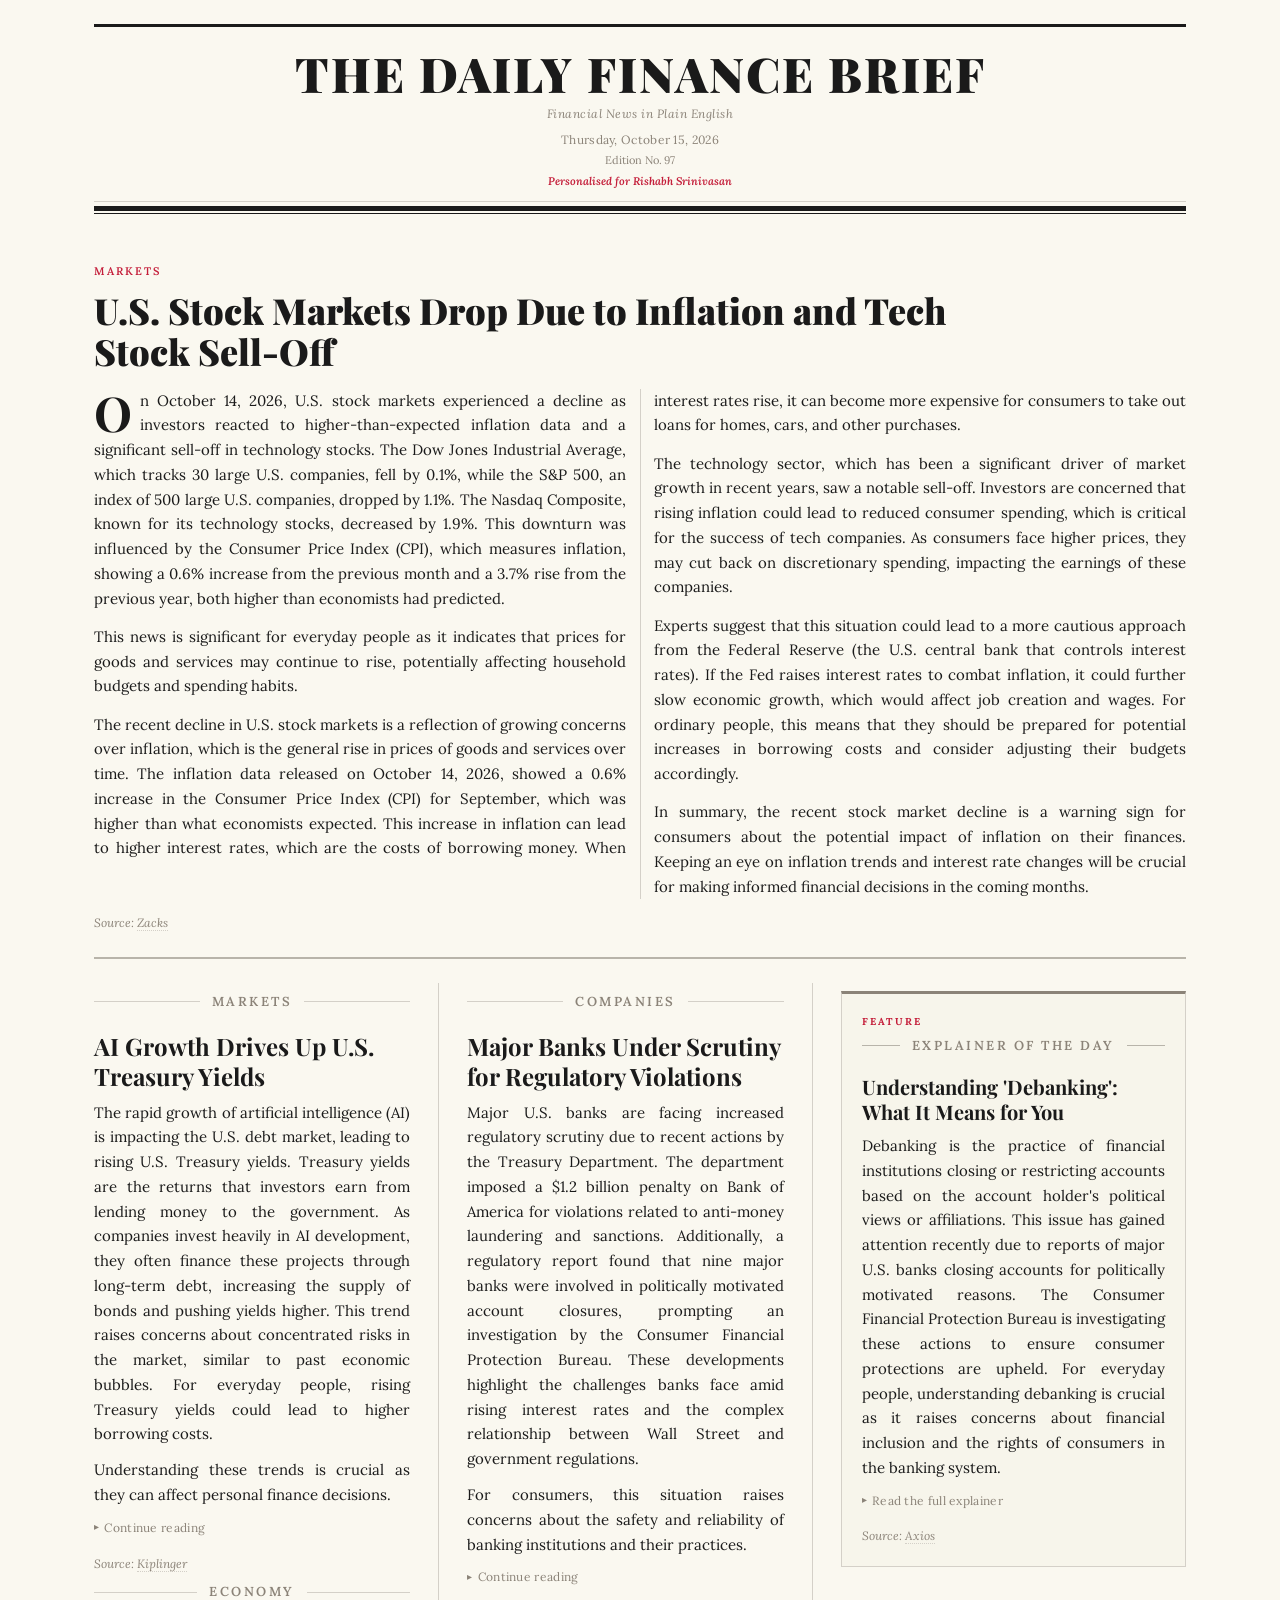
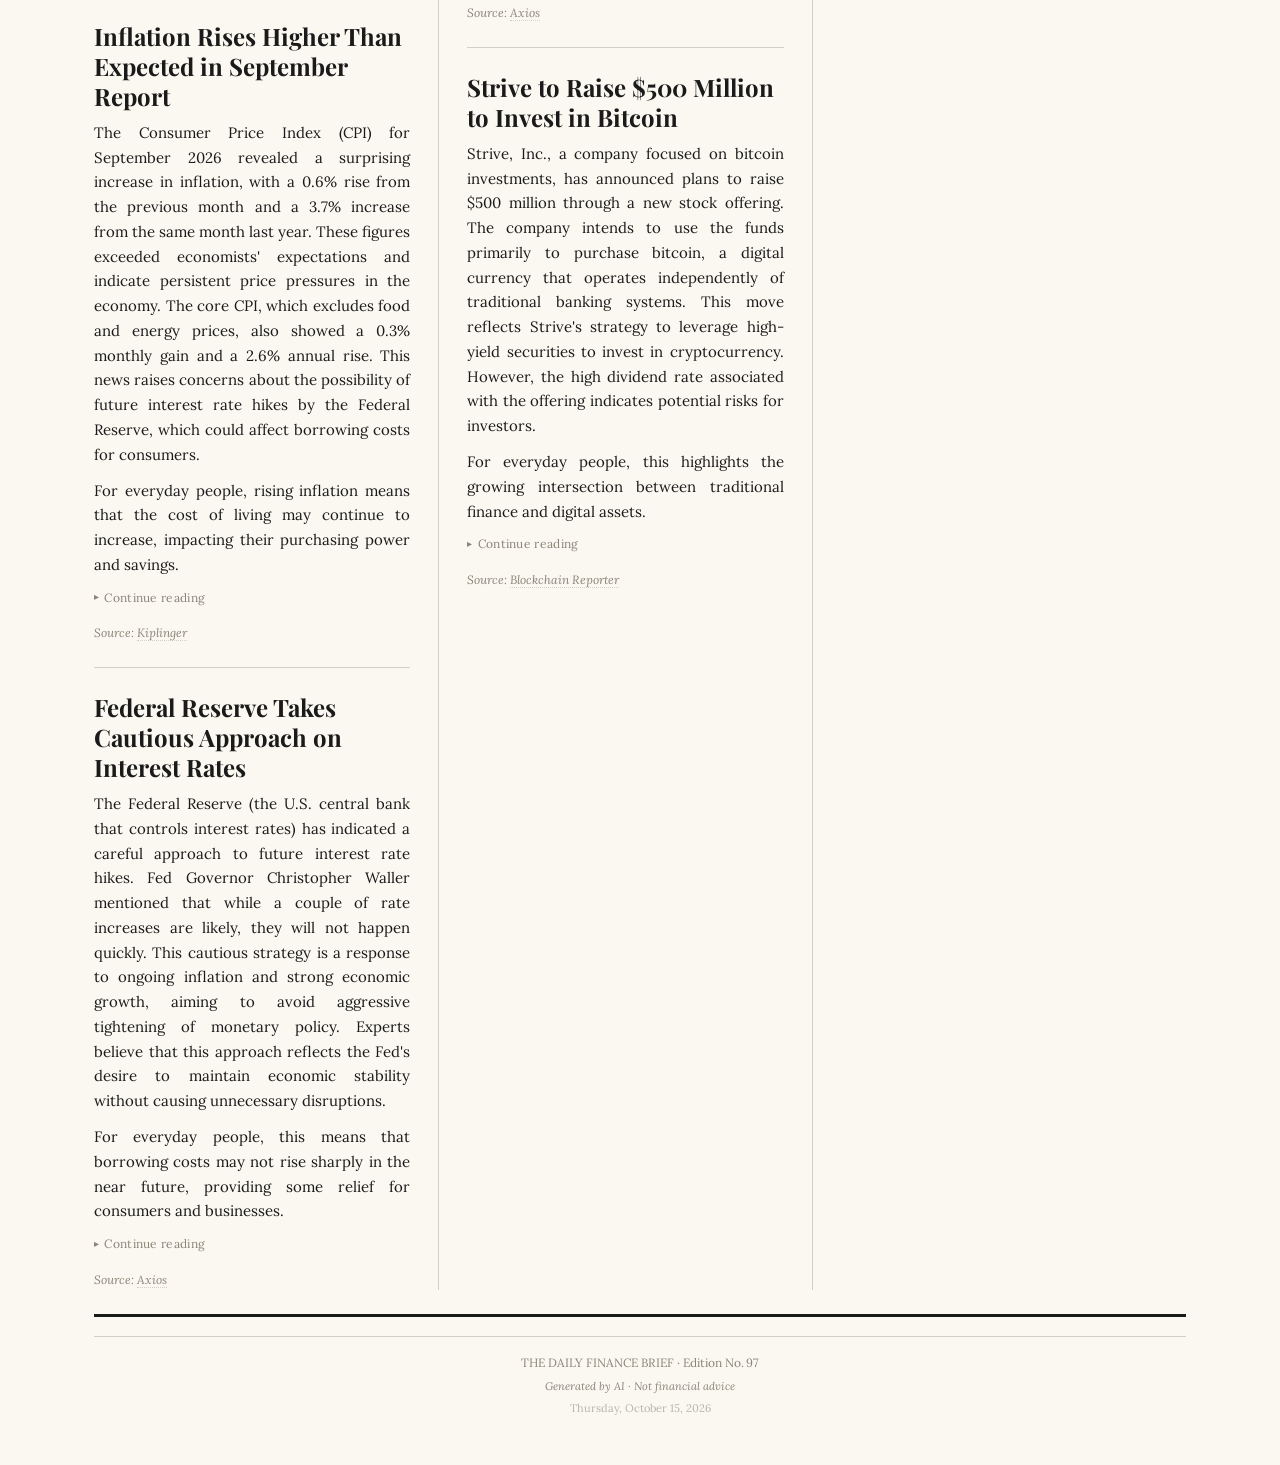
==== commit 95587f70: "📰 Daily Finance Brief — $(date +'%Y-%m-%d') 307666f8094af307974839c03118900632a19dda" ====
--- a/index.html
+++ b/index.html
@@ -3,9 +3,9 @@
 <head>
   <meta charset="UTF-8">
   <meta name="viewport" content="width=device-width, initial-scale=1.0">
-  <meta name="description" content="THE DAILY FINANCE BRIEF — Financial News in Plain English. Edition 95, Tuesday, October 13, 2026.">
+  <meta name="description" content="THE DAILY FINANCE BRIEF — Financial News in Plain English. Edition 97, Thursday, October 15, 2026.">
   <meta name="robots" content="noindex, nofollow">
-  <title>THE DAILY FINANCE BRIEF — Tuesday, October 13, 2026</title>
+  <title>THE DAILY FINANCE BRIEF — Thursday, October 15, 2026</title>
 
   <!-- Google Fonts -->
   <link rel="preconnect" href="https://fonts.googleapis.com">
@@ -25,8 +25,8 @@
   <header class="masthead">
     <div class="masthead__name">THE DAILY FINANCE BRIEF</div>
     <div class="masthead__tagline">Financial News in Plain English</div>
-    <div class="masthead__dateline">Tuesday, October 13, 2026</div>
-    <div class="masthead__edition">Edition No.&thinsp;95</div>
+    <div class="masthead__dateline">Thursday, October 15, 2026</div>
+    <div class="masthead__edition">Edition No.&thinsp;97</div>
     <div class="masthead__personalised">Personalised for Rishabh Srinivasan</div>
   </header>
   <hr class="masthead-rule">
@@ -36,13 +36,13 @@
   <!-- ================================================================== -->
   <article class="lead-story">
     <div class="lead-story__category">MARKETS</div>
-    <h1 class="lead-story__headline">Oil Prices Rise to $106 Due to Middle East Tensions</h1>
+    <h1 class="lead-story__headline">U.S. Stock Markets Drop Due to Inflation and Tech Stock Sell-Off</h1>
     <div class="lead-story__body">
-      <p>On October 13, 2026, the price of Brent crude oil increased by 1.46% to $105.91 per barrel, the highest level since mid-September. This surge is primarily due to escalating tensions in the Middle East, particularly following an attack on Riyadh's international airport. As a result, investors are becoming more cautious and are turning to safer investments like the U.S. dollar and government bonds.</p><p>This rise in oil prices can directly impact everyday people, as higher oil prices often lead to increased costs for gasoline and heating, affecting household budgets.</p>
-      <p>The recent increase in oil prices is a reflection of ongoing geopolitical tensions in the Middle East, which have historically influenced global oil markets. The attack on Riyadh's international airport has raised concerns about the stability of oil supply from the region, prompting investors to react by driving up oil prices. When oil prices rise, it can lead to higher transportation costs, which in turn can increase the prices of goods and services across the board.</p><p>For everyday consumers, this means that they may soon see higher prices at the gas pump and increased costs for heating their homes, especially as winter approaches. Additionally, businesses that rely heavily on transportation may pass these costs onto consumers, leading to inflation, which is the general rise in prices of goods and services over time.</p><p>Experts warn that if these tensions continue, we could see sustained high oil prices, which would further strain household budgets. It's important for consumers to stay informed about these developments, as they can have a direct impact on their financial well-being.</p>
+      <p>On October 14, 2026, U.S. stock markets experienced a decline as investors reacted to higher-than-expected inflation data and a significant sell-off in technology stocks. The Dow Jones Industrial Average, which tracks 30 large U.S. companies, fell by 0.1%, while the S&P 500, an index of 500 large U.S. companies, dropped by 1.1%. The Nasdaq Composite, known for its technology stocks, decreased by 1.9%. This downturn was influenced by the Consumer Price Index (CPI), which measures inflation, showing a 0.6% increase from the previous month and a 3.7% rise from the previous year, both higher than economists had predicted.</p><p>This news is significant for everyday people as it indicates that prices for goods and services may continue to rise, potentially affecting household budgets and spending habits.</p>
+      <p>The recent decline in U.S. stock markets is a reflection of growing concerns over inflation, which is the general rise in prices of goods and services over time. The inflation data released on October 14, 2026, showed a 0.6% increase in the Consumer Price Index (CPI) for September, which was higher than what economists expected. This increase in inflation can lead to higher interest rates, which are the costs of borrowing money. When interest rates rise, it can become more expensive for consumers to take out loans for homes, cars, and other purchases.</p><p>The technology sector, which has been a significant driver of market growth in recent years, saw a notable sell-off. Investors are concerned that rising inflation could lead to reduced consumer spending, which is critical for the success of tech companies. As consumers face higher prices, they may cut back on discretionary spending, impacting the earnings of these companies.</p><p>Experts suggest that this situation could lead to a more cautious approach from the Federal Reserve (the U.S. central bank that controls interest rates). If the Fed raises interest rates to combat inflation, it could further slow economic growth, which would affect job creation and wages. For ordinary people, this means that they should be prepared for potential increases in borrowing costs and consider adjusting their budgets accordingly.</p><p>In summary, the recent stock market decline is a warning sign for consumers about the potential impact of inflation on their finances. Keeping an eye on inflation trends and interest rate changes will be crucial for making informed financial decisions in the coming months.</p>
     </div>
     <div class="lead-story__source">
-      Source: <a href="https://www.cashnews.eu/news/article/68511" target="_blank" rel="noopener noreferrer">CashNews</a>
+      Source: <a href="https://www.zacks.com/stock/news/3008312/stock-market-news-for-oct-15-2026" target="_blank" rel="noopener noreferrer">Zacks</a>
     </div>
   </article>
 
@@ -61,14 +61,14 @@
         </div>
         
         <article class="story">
-          <h2 class="story__headline">Tech Stocks Drop as AI Valuation Concerns Grow</h2>
-          <div class="story__summary"><p>On October 13, 2026, technology stocks, particularly in the semiconductor and hardware sectors, saw significant declines. The Nasdaq Composite, an index that tracks the stock prices of many tech companies, fell by 0.44%. This decline is attributed to rising concerns over the valuation of artificial intelligence (AI) companies and increasing Treasury yields.</p><p>For everyday investors, this could mean a decrease in the value of their investments in tech stocks, impacting their financial portfolios.</p></div>
+          <h2 class="story__headline">AI Growth Drives Up U.S. Treasury Yields</h2>
+          <div class="story__summary"><p>The rapid growth of artificial intelligence (AI) is impacting the U.S. debt market, leading to rising U.S. Treasury yields. Treasury yields are the returns that investors earn from lending money to the government. As companies invest heavily in AI development, they often finance these projects through long-term debt, increasing the supply of bonds and pushing yields higher. This trend raises concerns about concentrated risks in the market, similar to past economic bubbles. For everyday people, rising Treasury yields could lead to higher borrowing costs.</p><p>Understanding these trends is crucial as they can affect personal finance decisions.</p></div>
           <details>
             <summary>Continue reading</summary>
-            <div class="story__deep-dive"><p>The decline in technology stocks on October 13, 2026, reflects growing concerns about the valuation of companies in the artificial intelligence (AI) sector. The Nasdaq Composite, which is an index that tracks the stock prices of many technology companies, fell by 0.44%, indicating a broader trend of uncertainty in the tech market.</p><p>Investors are becoming increasingly cautious about the high valuations of AI companies, which have surged in recent years. As these valuations come into question, it can lead to a sell-off of stocks, causing their prices to drop. Additionally, rising Treasury yields, which represent the return investors earn from lending money to the government, can also contribute to this decline by making other investments more attractive compared to tech stocks.</p><p>For everyday investors, this decline can have real implications. If you hold investments in tech stocks, you may see a decrease in the value of your portfolio, which can affect your overall financial health. It's essential for investors to stay informed about market trends and consider diversifying their investments to mitigate risks.</p><p>As the situation evolves, it will be crucial for investors to monitor developments in the tech sector and the broader economy, as these factors can significantly impact their financial decisions.</p></div>
+            <div class="story__deep-dive"><p>The intersection of artificial intelligence (AI) and the U.S. debt market is becoming increasingly significant as AI technology continues to expand. U.S. Treasury yields, which represent the returns investors receive for lending money to the government, have been rising due to increased capital expenditures for AI development. Companies investing in AI often rely on long-term debt to finance their projects, leading to a higher supply of bonds in the market.</p><p>This increase in bond supply can push yields higher, as investors demand greater returns for the perceived risks associated with these investments. Currently, AI-related corporate debt accounts for 10% of the Bloomberg U.S. Corporate Index and represents a staggering 41% of new high-yield bond issuances. This concentration of risk raises concerns about potential market instability, reminiscent of the telecom sector before the dot-com bust.</p><p>As private credit is expected to finance over $1 trillion of AI infrastructure in the next three years, the implications for the broader economy are significant. Policymakers face challenges in maintaining a neutral interest rate environment while managing rising national debt levels.</p><p>For everyday people, rising Treasury yields can lead to increased borrowing costs for loans, mortgages, and credit cards. As interest rates rise, consumers may find it more expensive to borrow money, which can impact their financial decisions and overall economic activity.</p><p>In conclusion, the growth of AI is reshaping the financial landscape, and understanding these trends is crucial for consumers. Staying informed about how these developments can affect personal finances will help individuals make better financial decisions in an evolving economic environment.</p></div>
           </details>
           <div class="story__source">
-            Source: <a href="https://hdfcsky.com/news/the-prime-daily-13-october-2026" target="_blank" rel="noopener noreferrer">HDFC SKY</a>
+            Source: <a href="https://www.kiplinger.com/investing/bonds/ai-boom-pushes-bond-yields-higher" target="_blank" rel="noopener noreferrer">Kiplinger</a>
           </div>
         </article>
         
@@ -82,26 +82,26 @@
         </div>
         
         <article class="story">
-          <h2 class="story__headline">Federal Reserve Raises Interest Rates: What It Means for You</h2>
-          <div class="story__summary"><p>On October 13, 2026, the Federal Reserve (the U.S. central bank that controls interest rates) announced it raised its benchmark interest rate by 0.25 percentage points to a range of 3.75% to 4%. This marks the first increase in over three years. The Fed's decision is expected to influence borrowing costs for consumers and businesses.</p><p>Higher interest rates can lead to increased costs for loans, including mortgages and credit cards, which may affect how much money people can borrow and spend.</p></div>
+          <h2 class="story__headline">Inflation Rises Higher Than Expected in September Report</h2>
+          <div class="story__summary"><p>The Consumer Price Index (CPI) for September 2026 revealed a surprising increase in inflation, with a 0.6% rise from the previous month and a 3.7% increase from the same month last year. These figures exceeded economists' expectations and indicate persistent price pressures in the economy. The core CPI, which excludes food and energy prices, also showed a 0.3% monthly gain and a 2.6% annual rise. This news raises concerns about the possibility of future interest rate hikes by the Federal Reserve, which could affect borrowing costs for consumers.</p><p>For everyday people, rising inflation means that the cost of living may continue to increase, impacting their purchasing power and savings.</p></div>
           <details>
             <summary>Continue reading</summary>
-            <div class="story__deep-dive"><p>The Federal Reserve's recent decision to raise interest rates is a significant move that can have widespread effects on the economy and everyday consumers. Interest rates are essentially the cost of borrowing money, and when the Fed raises these rates, it becomes more expensive for banks to borrow money. As a result, banks often pass these costs onto consumers in the form of higher interest rates on loans, including mortgages, car loans, and credit cards.</p><p>This increase in borrowing costs can lead to a slowdown in consumer spending, as people may be less inclined to take out loans for big purchases. For example, if someone is considering buying a home, a higher mortgage rate means they will pay more in interest over the life of the loan, which can significantly affect their monthly budget.</p><p>Moreover, the Fed's decision is often influenced by economic conditions, such as inflation (the general rise in prices of goods and services over time). If inflation is high, the Fed may raise interest rates to cool down the economy and bring prices back in line. However, this can also lead to higher costs for consumers, creating a delicate balance that the Fed must manage.</p><p>As we look ahead, consumers should be aware of how these changes in interest rates can impact their financial decisions. It may be wise to consider locking in lower rates for loans before they potentially rise further.</p></div>
+            <div class="story__deep-dive"><p>The September 2026 Consumer Price Index (CPI) report has drawn significant attention due to its higher-than-expected inflation figures. The CPI is a measure that tracks the average change over time in the prices paid by consumers for goods and services. The reported increase of 0.6% from August to September indicates that prices are rising more quickly than many had anticipated. This trend can have serious implications for consumers, as it erodes purchasing power—the amount of goods and services that money can buy.</p><p>Inflation affects everyday expenses, from groceries to rent, making it increasingly difficult for families to stretch their budgets. The annual increase of 3.7% is particularly concerning, as it suggests that the cost of living is rising significantly compared to the previous year. Core CPI, which excludes volatile categories like food and energy, also showed a notable increase, indicating that inflation pressures are widespread across various sectors.</p><p>As inflation rises, the Federal Reserve may consider increasing interest rates to help control it. Interest rates are the costs associated with borrowing money, and higher rates can lead to increased costs for mortgages, car loans, and credit cards. This could discourage spending and slow down economic growth, creating a cycle that can further impact job creation and wage growth.</p><p>Experts are closely monitoring these inflation trends, as they could influence consumer behavior and economic policy. For ordinary people, it is essential to stay informed about inflation and its potential effects on personal finances. Adjusting budgets, exploring savings options, and being cautious with spending can help individuals navigate these challenging economic conditions.</p></div>
           </details>
           <div class="story__source">
-            Source: <a href="https://annuityjournal.org/newsroom/fed-october-2026-meeting-annuity-rates/" target="_blank" rel="noopener noreferrer">AnnuityJournal</a>
+            Source: <a href="https://www.kiplinger.com/investing/economy/this-weeks-economic-calendar" target="_blank" rel="noopener noreferrer">Kiplinger</a>
           </div>
         </article>
         
         <article class="story">
-          <h2 class="story__headline">IMF Warns of Global Economic Risks from AI and Middle East Conflicts</h2>
-          <div class="story__summary"><p>On October 13, 2026, the International Monetary Fund (IMF), an organization that monitors the global economy, warned of significant risks to economic growth due to a potential correction in the artificial intelligence (AI) market and ongoing conflicts in the Middle East. The IMF projects global growth at 3.1% for 2026, slightly up from previous forecasts.</p><p>While this news highlights global economic concerns, its direct impact on everyday people may be less immediate compared to other stories.</p></div>
+          <h2 class="story__headline">Federal Reserve Takes Cautious Approach on Interest Rates</h2>
+          <div class="story__summary"><p>The Federal Reserve (the U.S. central bank that controls interest rates) has indicated a careful approach to future interest rate hikes. Fed Governor Christopher Waller mentioned that while a couple of rate increases are likely, they will not happen quickly. This cautious strategy is a response to ongoing inflation and strong economic growth, aiming to avoid aggressive tightening of monetary policy. Experts believe that this approach reflects the Fed's desire to maintain economic stability without causing unnecessary disruptions.</p><p>For everyday people, this means that borrowing costs may not rise sharply in the near future, providing some relief for consumers and businesses.</p></div>
           <details>
             <summary>Continue reading</summary>
-            <div class="story__deep-dive"><p>The International Monetary Fund (IMF) issued a warning on October 13, 2026, regarding potential risks to global economic growth stemming from two significant factors: a potential correction in the artificial intelligence (AI) market and ongoing conflicts in the Middle East. A correction in the AI market refers to a situation where the high valuations of AI companies may decline, which could impact investor confidence and spending.</p><p>The IMF projects global growth at 3.1% for 2026, which is a slight increase from earlier forecasts. However, this growth may be overshadowed by the risks posed by geopolitical tensions in the Middle East, which can disrupt global trade and economic stability.</p><p>While these developments are crucial for investors and policymakers, their direct impact on everyday consumers may not be as immediate. However, it is essential for individuals to stay informed about global economic trends, as they can eventually trickle down to affect local economies and personal finances.</p><p>For instance, if global economic growth slows down, it could lead to job losses or reduced consumer spending, which can impact household budgets. Therefore, while the IMF's warning may seem distant, it serves as a reminder of the interconnectedness of the global economy and the importance of being aware of these trends.</p></div>
+            <div class="story__deep-dive"><p>The Federal Reserve's recent statements regarding interest rates have garnered attention as they signal a cautious approach to monetary policy. The Federal Reserve, often referred to as the Fed, is responsible for setting interest rates in the U.S. economy. Interest rates influence borrowing costs for consumers and businesses, affecting everything from mortgages to business loans.</p><p>Fed Governor Christopher Waller's comments suggest that while the Fed is considering a couple of interest rate hikes, these will not be implemented hastily. This approach is particularly important given the current economic landscape, where inflation is a pressing concern. Inflation, which is the general rise in prices, can lead to higher costs for consumers and can erode purchasing power.</p><p>The Fed's cautious stance indicates a desire to balance the need to control inflation with the need to support economic growth. If the Fed raises interest rates too quickly, it could slow down economic growth and lead to job losses. Therefore, the Fed aims to ensure that any adjustments to interest rates are measured and deliberate.</p><p>For everyday people, this means that borrowing costs may remain stable for the time being, which can provide some relief for those looking to take out loans for homes, cars, or other purchases. However, it is essential for consumers to remain vigilant about inflation trends, as rising prices could still impact their financial situations.</p><p>In conclusion, the Fed's cautious approach to interest rates reflects a broader strategy to maintain economic stability while addressing inflation concerns. Consumers should stay informed about these developments, as they can have direct implications for their financial well-being.</p></div>
           </details>
           <div class="story__source">
-            Source: <a href="https://www.kitco.com/news/off-the-wire/2026-10-13/imf-flags-risks-global-economy-ai-market-correction-war-and-debt" target="_blank" rel="noopener noreferrer">Kitco News</a>
+            Source: <a href="https://www.axios.com/2026/10/08/interest-rate-hikes-fed-waller" target="_blank" rel="noopener noreferrer">Axios</a>
           </div>
         </article>
         
@@ -120,26 +120,26 @@
         </div>
         
         <article class="story">
-          <h2 class="story__headline">Major U.S. Banks Report Strong Profits Despite Economic Challenges</h2>
-          <div class="story__summary"><p>On October 13, 2026, major U.S. banks, including JPMorgan Chase and Citigroup, reported strong profits for the third quarter of the year. These profits were driven by resilient consumer spending and robust business investments, particularly in artificial intelligence (AI). However, bank CEOs warned of potential challenges ahead due to high interest rates and persistent inflation.</p><p>While strong bank profits may seem positive, they can also indicate economic pressures that could affect consumers in the future.</p></div>
+          <h2 class="story__headline">Major Banks Under Scrutiny for Regulatory Violations</h2>
+          <div class="story__summary"><p>Major U.S. banks are facing increased regulatory scrutiny due to recent actions by the Treasury Department. The department imposed a $1.2 billion penalty on Bank of America for violations related to anti-money laundering and sanctions. Additionally, a regulatory report found that nine major banks were involved in politically motivated account closures, prompting an investigation by the Consumer Financial Protection Bureau. These developments highlight the challenges banks face amid rising interest rates and the complex relationship between Wall Street and government regulations.</p><p>For consumers, this situation raises concerns about the safety and reliability of banking institutions and their practices.</p></div>
           <details>
             <summary>Continue reading</summary>
-            <div class="story__deep-dive"><p>The recent reports of strong profits from major U.S. banks, such as JPMorgan Chase and Citigroup, highlight a complex picture of the economy. On one hand, these banks have benefited from strong consumer spending and business investments, particularly in the rapidly growing field of artificial intelligence (AI). For example, JPMorgan reported a profit of $15.3 billion, driven by these trends.</p><p>However, despite these impressive profits, bank executives are cautioning that the economic landscape is not without its challenges. High interest rates, which have been rising due to the Federal Reserve's monetary policy, can lead to increased borrowing costs for consumers. This means that while banks may be thriving now, everyday people could face higher costs for loans and mortgages in the near future.</p><p>Additionally, persistent inflation (the general rise in prices of goods and services over time) poses a risk to both consumers and businesses. If inflation continues to rise, it could erode purchasing power, meaning that consumers may find their money doesn't go as far as it used to.</p><p>In summary, while the strong profits reported by banks may seem like a positive sign, they also serve as a reminder of the challenges that lie ahead for consumers. It's essential for individuals to stay informed about these developments, as they can have a direct impact on their financial well-being.</p></div>
+            <div class="story__deep-dive"><p>The regulatory landscape for major U.S. banks is becoming increasingly complex as they face scrutiny from government agencies. Recently, the Treasury Department imposed a significant penalty of $1.2 billion on Bank of America for violations related to anti-money laundering and sanctions. Anti-money laundering refers to laws and regulations designed to prevent the illegal transfer of money, while sanctions are restrictions imposed by governments on certain individuals or countries.</p><p>In addition to the penalty, a regulatory report has highlighted that nine major banks were involved in politically motivated account closures. This practice raises serious concerns about consumer protections and the role of banks in society. The Consumer Financial Protection Bureau, an agency that ensures consumers are treated fairly by financial institutions, is currently investigating these allegations.</p><p>The scrutiny comes at a time when banks are already facing challenges due to rising interest rates, which can pressure their profits. As interest rates increase, the cost of borrowing rises, potentially leading to lower demand for loans. This situation creates a delicate balance for banks as they navigate regulatory requirements while trying to maintain profitability.</p><p>For consumers, these developments are concerning as they highlight potential risks associated with banking institutions. The possibility of politically motivated account closures raises questions about financial inclusion and the fairness of banking practices. Consumers should be aware of their rights and the protections available to them when dealing with financial institutions.</p><p>In summary, the regulatory scrutiny faced by major banks underscores the importance of transparency and accountability in the banking sector. As consumers, it is essential to stay informed about these issues, as they can directly impact access to financial services and the overall trust in the banking system.</p></div>
           </details>
           <div class="story__source">
-            Source: <a href="https://apnews.com/article/f3e3daf4ebed0e99a744aa7bac5e86ee" target="_blank" rel="noopener noreferrer">AP News</a>
+            Source: <a href="https://www.axios.com/2026/10/15/banks-trump-treasury-debanking" target="_blank" rel="noopener noreferrer">Axios</a>
           </div>
         </article>
         
         <article class="story">
-          <h2 class="story__headline">SpaceX Plans to Raise $40 Billion for AI Investments</h2>
-          <div class="story__summary"><p>On October 13, 2026, SpaceX announced plans to raise $40 billion in debt to invest in artificial intelligence (AI) infrastructure. This financing will include $30 billion in investment-grade debt and $10 billion in bank loans. This move highlights the company's commitment to expanding its AI capabilities.</p><p>While this news is significant for the tech industry, it may not have an immediate impact on everyday consumers.</p></div>
+          <h2 class="story__headline">Strive to Raise $500 Million to Invest in Bitcoin</h2>
+          <div class="story__summary"><p>Strive, Inc., a company focused on bitcoin investments, has announced plans to raise $500 million through a new stock offering. The company intends to use the funds primarily to purchase bitcoin, a digital currency that operates independently of traditional banking systems. This move reflects Strive's strategy to leverage high-yield securities to invest in cryptocurrency. However, the high dividend rate associated with the offering indicates potential risks for investors.</p><p>For everyday people, this highlights the growing intersection between traditional finance and digital assets.</p></div>
           <details>
             <summary>Continue reading</summary>
-            <div class="story__deep-dive"><p>SpaceX's announcement on October 13, 2026, that it plans to raise $40 billion in debt to invest in artificial intelligence (AI) infrastructure is a significant development in the tech industry. The financing will consist of $30 billion in investment-grade debt, which is a type of loan that is considered low-risk, and $10 billion in bank loans. This move underscores SpaceX's commitment to scaling its AI capabilities, which are expected to play a crucial role in the company's future operations.</p><p>While this news is noteworthy for investors and those in the tech sector, its direct impact on everyday consumers may be limited. However, it's essential to recognize that advancements in AI can eventually lead to new products and services that could benefit consumers in the long run.</p><p>For instance, as companies like SpaceX invest in AI, we may see improvements in technology that enhance our daily lives, from smarter home devices to more efficient transportation systems. However, the immediate effects of this debt raise are more relevant to investors and industry insiders rather than the average consumer.</p><p>As the tech landscape continues to evolve, it's important for consumers to stay informed about these developments, as they can shape the future of technology and its applications in everyday life.</p></div>
+            <div class="story__deep-dive"><p>Strive, Inc. is making headlines with its announcement to raise $500 million through a new offering of preferred stock. Preferred stock is a type of equity security that typically provides a fixed dividend, which is a payment made to shareholders. In this case, Strive plans to offer 5 million shares of 15.00% Series A Perpetual SATS Preferred Stock at $100 per share, with the proceeds primarily aimed at purchasing bitcoin.</p><p>Bitcoin is a type of digital currency that allows for peer-to-peer transactions without the need for a central authority, such as a bank. The growing interest in bitcoin and other cryptocurrencies has led to increased investment opportunities in this space. However, the high dividend rate of 15% associated with Strive's offering raises concerns about the inherent risks involved in such investments.</p><p>Investors should be aware that while high-yield securities can offer attractive returns, they also come with increased risk. The volatility of the cryptocurrency market means that prices can fluctuate dramatically, which can lead to significant gains or losses for investors.</p><p>For everyday people, this development highlights the ongoing convergence of traditional finance and digital assets. As more companies explore investment opportunities in cryptocurrencies, consumers may find themselves navigating a more complex financial landscape. Understanding the risks and rewards associated with these investments is crucial for making informed decisions.</p><p>In conclusion, Strive's move to raise funds for bitcoin investments underscores the growing interest in cryptocurrencies and the potential for high returns. However, consumers should approach such investments with caution, considering their risk tolerance and financial goals.</p></div>
           </details>
           <div class="story__source">
-            Source: <a href="https://www.axios.com/newsletters/axios-closer-fea025bd-f4b8-41bf-b06c-e979e41efbc6" target="_blank" rel="noopener noreferrer">Axios</a>
+            Source: <a href="https://blockchainreporter.net/strive-500-million-preferred-offering/" target="_blank" rel="noopener noreferrer">Blockchain Reporter</a>
           </div>
         </article>
         
@@ -159,14 +159,14 @@
         </div>
         
         <article class="story">
-          <h2 class="story__headline">Understanding Treasury Yields: What They Mean for Your Wallet</h2>
-          <div class="story__summary"><p>Treasury yields are the returns that investors earn from lending money to the U.S. government by purchasing government bonds. Recently, the 10-year Treasury yield reached 5.3%, the highest level in 24 years. This increase reflects concerns about inflation and potential interest rate hikes by the Federal Reserve.</p><p>Higher Treasury yields can lead to increased borrowing costs for consumers and businesses, affecting everything from mortgage rates to personal loans.</p></div>
+          <h2 class="story__headline">Understanding 'Debanking': What It Means for You</h2>
+          <div class="story__summary"><p>Debanking is the practice of financial institutions closing or restricting accounts based on the account holder's political views or affiliations. This issue has gained attention recently due to reports of major U.S. banks closing accounts for politically motivated reasons. The Consumer Financial Protection Bureau is investigating these actions to ensure consumer protections are upheld. For everyday people, understanding debanking is crucial as it raises concerns about financial inclusion and the rights of consumers in the banking system.</p></div>
           <details>
             <summary>Read the full explainer</summary>
-            <div class="story__deep-dive"><p>Treasury yields are an important concept in finance that can significantly impact everyday consumers. When you hear about Treasury yields, it refers to the return on investment that investors earn when they buy U.S. government bonds. These bonds are essentially loans that investors give to the government, and in return, the government pays them interest over time.</p><p>The recent rise in the 10-year Treasury yield to 5.3% is noteworthy because it indicates that investors are demanding higher returns due to concerns about inflation (the general rise in prices of goods and services over time) and potential future interest rate hikes by the Federal Reserve (the U.S. central bank that controls interest rates). When Treasury yields rise, it often leads to higher borrowing costs for consumers and businesses.</p><p>For example, if you are looking to take out a mortgage or a personal loan, higher Treasury yields can translate to higher interest rates on those loans. This means you could end up paying more in interest over the life of the loan, which can strain your monthly budget. Additionally, higher borrowing costs can slow down economic growth, as consumers may be less likely to spend money on big-ticket items.</p><p>Understanding Treasury yields and their implications can help consumers make informed financial decisions. Keeping an eye on these rates can provide insight into the overall economic climate and how it may affect your personal finances.</p></div>
+            <div class="story__deep-dive"><p>Debanking refers to the practice where financial institutions, such as banks, close or restrict accounts based on non-financial factors, particularly the political views or affiliations of account holders. This term has gained prominence recently due to reports that several major U.S. banks have engaged in such practices, leading to significant public concern and regulatory scrutiny.</p><p>The Consumer Financial Protection Bureau (CFPB), an agency that ensures consumers are treated fairly by financial institutions, is currently investigating these allegations. The reports suggest that some banks have closed accounts for politically motivated reasons, raising serious questions about consumer rights and financial inclusion. Financial inclusion refers to the accessibility of financial services to all individuals, regardless of their background or beliefs.</p><p>This issue is particularly relevant in today's society, where discussions about freedom of expression and the role of banks in society are becoming increasingly important. Consumers should be aware of their rights when it comes to banking practices and the potential implications of debanking on their access to financial services.</p><p>Understanding debanking is essential for everyday people as it highlights the balance between regulatory compliance and individual rights. It raises concerns about how financial institutions make decisions that can significantly impact consumers' lives. As the investigation by the CFPB continues, it is crucial for consumers to stay informed about their rights and the practices of their banks.</p><p>In conclusion, debanking is a complex issue that affects financial inclusion and consumer rights. By understanding what debanking means and how it can impact individuals, consumers can better navigate the banking system and advocate for their rights.</p></div>
           </details>
           <div class="story__source">
-            Source: <a href="https://hdfcsky.com/news/the-prime-daily-13-october-2026" target="_blank" rel="noopener noreferrer">HDFC SKY</a>
+            Source: <a href="https://www.axios.com/2026/10/15/banks-trump-treasury-debanking" target="_blank" rel="noopener noreferrer">Axios</a>
           </div>
         </article>
         
@@ -181,9 +181,9 @@
   <!-- FOOTER                                                              -->
   <!-- ================================================================== -->
   <footer class="newspaper-footer">
-    <div class="footer__edition">THE DAILY FINANCE BRIEF &middot; Edition No.&thinsp;95</div>
+    <div class="footer__edition">THE DAILY FINANCE BRIEF &middot; Edition No.&thinsp;97</div>
     <div class="footer__disclaimer">Generated by AI · Not financial advice</div>
-    <div class="footer__date">Tuesday, October 13, 2026</div>
+    <div class="footer__date">Thursday, October 15, 2026</div>
   </footer>
 
 </div>
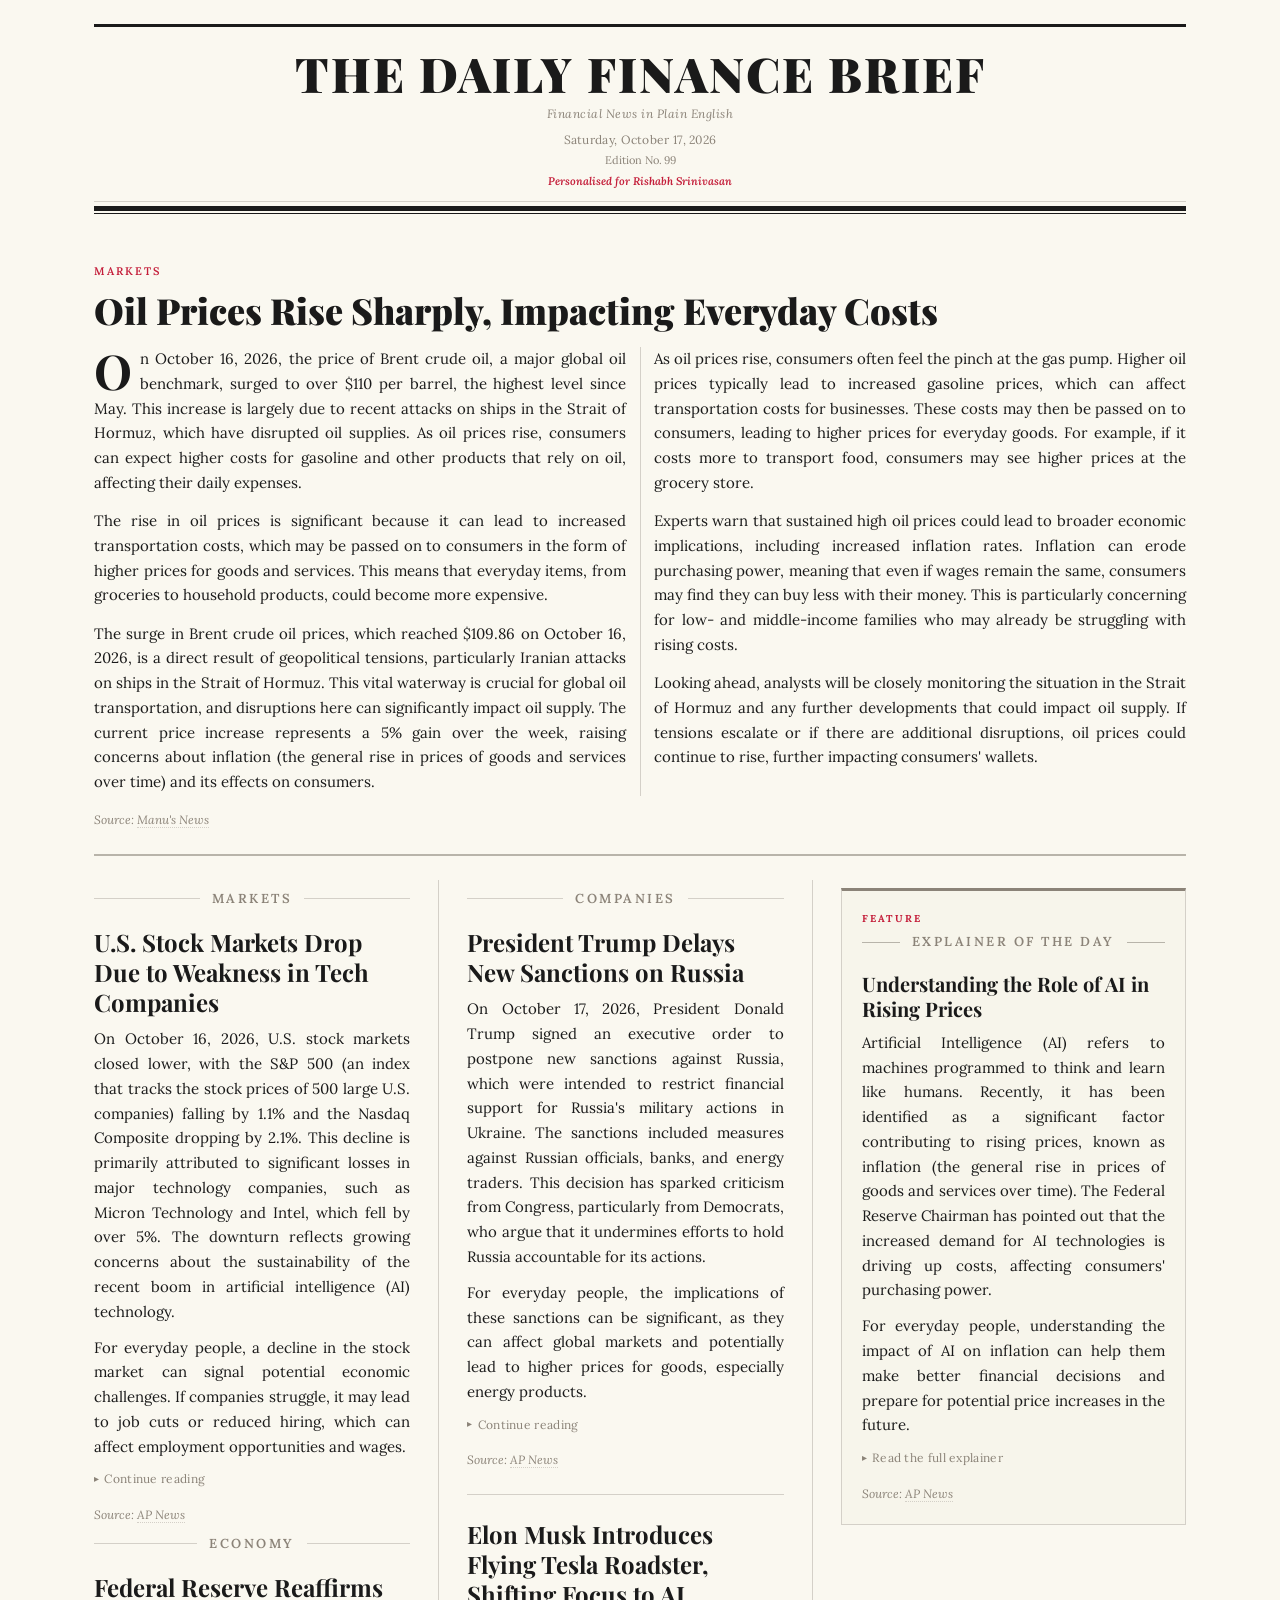
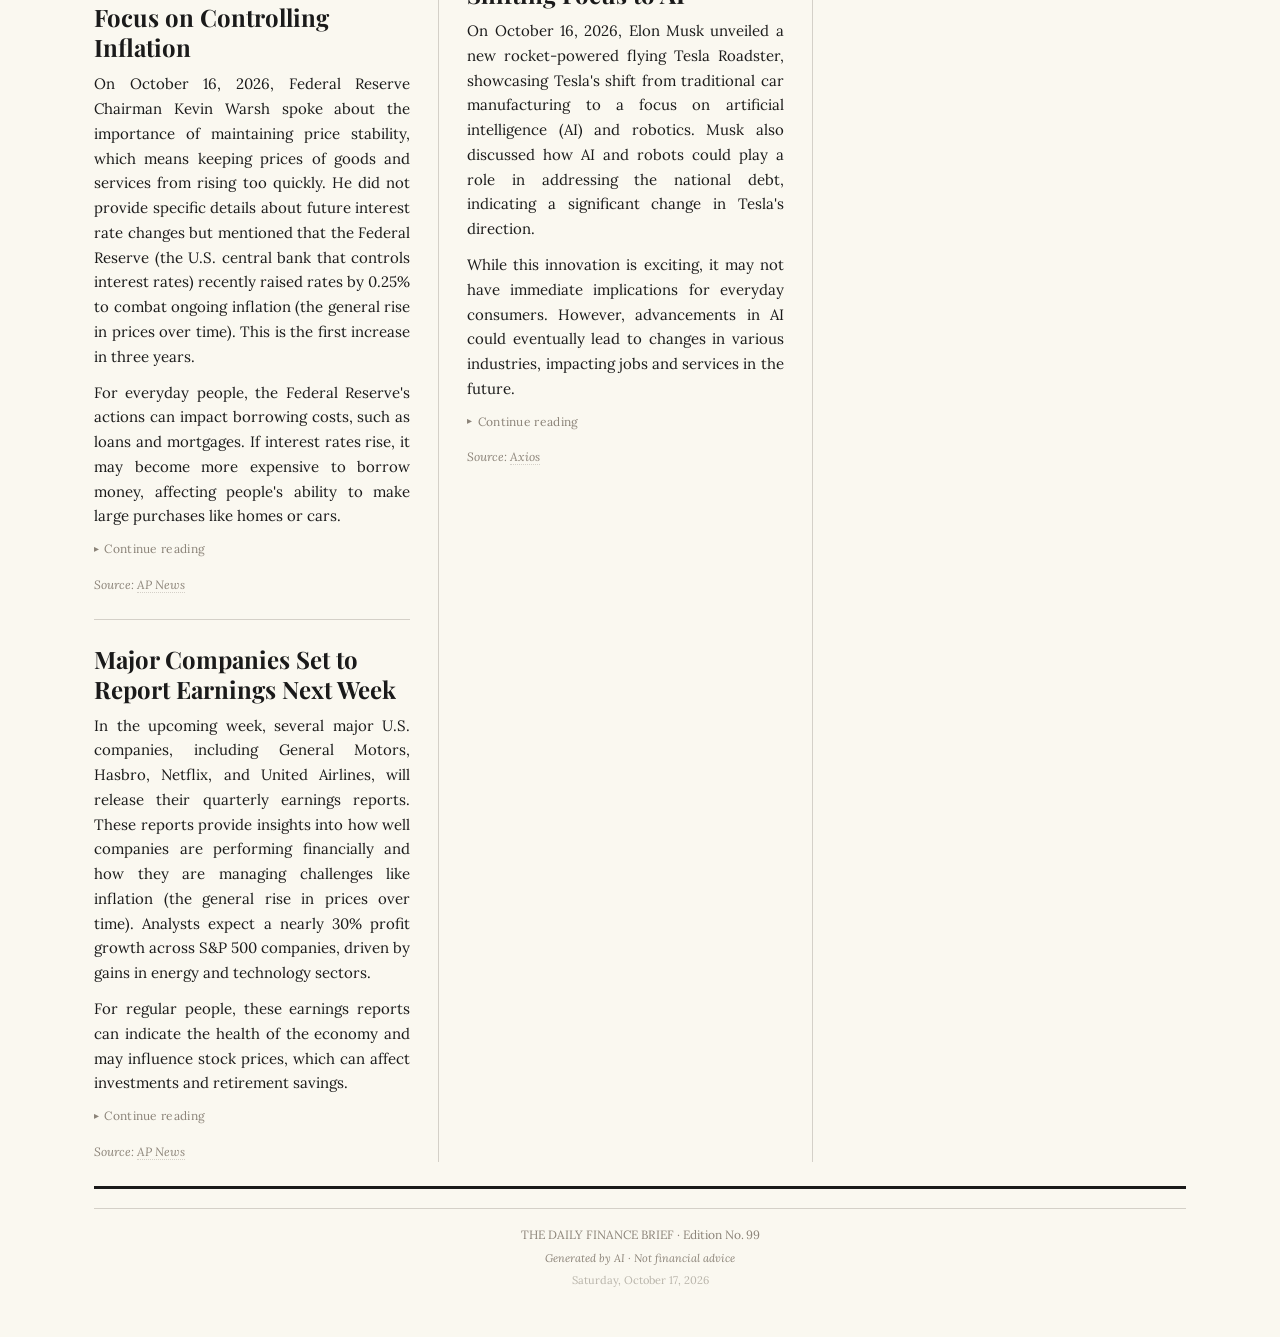
==== commit 11ab526d: "📰 Daily Finance Brief — $(date +'%Y-%m-%d') 307666f8094af307974839c03118900632a19dda" ====
--- a/index.html
+++ b/index.html
@@ -3,9 +3,9 @@
 <head>
   <meta charset="UTF-8">
   <meta name="viewport" content="width=device-width, initial-scale=1.0">
-  <meta name="description" content="THE DAILY FINANCE BRIEF — Financial News in Plain English. Edition 97, Thursday, October 15, 2026.">
+  <meta name="description" content="THE DAILY FINANCE BRIEF — Financial News in Plain English. Edition 99, Saturday, October 17, 2026.">
   <meta name="robots" content="noindex, nofollow">
-  <title>THE DAILY FINANCE BRIEF — Thursday, October 15, 2026</title>
+  <title>THE DAILY FINANCE BRIEF — Saturday, October 17, 2026</title>
 
   <!-- Google Fonts -->
   <link rel="preconnect" href="https://fonts.googleapis.com">
@@ -25,8 +25,8 @@
   <header class="masthead">
     <div class="masthead__name">THE DAILY FINANCE BRIEF</div>
     <div class="masthead__tagline">Financial News in Plain English</div>
-    <div class="masthead__dateline">Thursday, October 15, 2026</div>
-    <div class="masthead__edition">Edition No.&thinsp;97</div>
+    <div class="masthead__dateline">Saturday, October 17, 2026</div>
+    <div class="masthead__edition">Edition No.&thinsp;99</div>
     <div class="masthead__personalised">Personalised for Rishabh Srinivasan</div>
   </header>
   <hr class="masthead-rule">
@@ -36,13 +36,13 @@
   <!-- ================================================================== -->
   <article class="lead-story">
     <div class="lead-story__category">MARKETS</div>
-    <h1 class="lead-story__headline">U.S. Stock Markets Drop Due to Inflation and Tech Stock Sell-Off</h1>
+    <h1 class="lead-story__headline">Oil Prices Rise Sharply, Impacting Everyday Costs</h1>
     <div class="lead-story__body">
-      <p>On October 14, 2026, U.S. stock markets experienced a decline as investors reacted to higher-than-expected inflation data and a significant sell-off in technology stocks. The Dow Jones Industrial Average, which tracks 30 large U.S. companies, fell by 0.1%, while the S&P 500, an index of 500 large U.S. companies, dropped by 1.1%. The Nasdaq Composite, known for its technology stocks, decreased by 1.9%. This downturn was influenced by the Consumer Price Index (CPI), which measures inflation, showing a 0.6% increase from the previous month and a 3.7% rise from the previous year, both higher than economists had predicted.</p><p>This news is significant for everyday people as it indicates that prices for goods and services may continue to rise, potentially affecting household budgets and spending habits.</p>
-      <p>The recent decline in U.S. stock markets is a reflection of growing concerns over inflation, which is the general rise in prices of goods and services over time. The inflation data released on October 14, 2026, showed a 0.6% increase in the Consumer Price Index (CPI) for September, which was higher than what economists expected. This increase in inflation can lead to higher interest rates, which are the costs of borrowing money. When interest rates rise, it can become more expensive for consumers to take out loans for homes, cars, and other purchases.</p><p>The technology sector, which has been a significant driver of market growth in recent years, saw a notable sell-off. Investors are concerned that rising inflation could lead to reduced consumer spending, which is critical for the success of tech companies. As consumers face higher prices, they may cut back on discretionary spending, impacting the earnings of these companies.</p><p>Experts suggest that this situation could lead to a more cautious approach from the Federal Reserve (the U.S. central bank that controls interest rates). If the Fed raises interest rates to combat inflation, it could further slow economic growth, which would affect job creation and wages. For ordinary people, this means that they should be prepared for potential increases in borrowing costs and consider adjusting their budgets accordingly.</p><p>In summary, the recent stock market decline is a warning sign for consumers about the potential impact of inflation on their finances. Keeping an eye on inflation trends and interest rate changes will be crucial for making informed financial decisions in the coming months.</p>
+      <p>On October 16, 2026, the price of Brent crude oil, a major global oil benchmark, surged to over $110 per barrel, the highest level since May. This increase is largely due to recent attacks on ships in the Strait of Hormuz, which have disrupted oil supplies. As oil prices rise, consumers can expect higher costs for gasoline and other products that rely on oil, affecting their daily expenses.</p><p>The rise in oil prices is significant because it can lead to increased transportation costs, which may be passed on to consumers in the form of higher prices for goods and services. This means that everyday items, from groceries to household products, could become more expensive.</p>
+      <p>The surge in Brent crude oil prices, which reached $109.86 on October 16, 2026, is a direct result of geopolitical tensions, particularly Iranian attacks on ships in the Strait of Hormuz. This vital waterway is crucial for global oil transportation, and disruptions here can significantly impact oil supply. The current price increase represents a 5% gain over the week, raising concerns about inflation (the general rise in prices of goods and services over time) and its effects on consumers.</p><p>As oil prices rise, consumers often feel the pinch at the gas pump. Higher oil prices typically lead to increased gasoline prices, which can affect transportation costs for businesses. These costs may then be passed on to consumers, leading to higher prices for everyday goods. For example, if it costs more to transport food, consumers may see higher prices at the grocery store.</p><p>Experts warn that sustained high oil prices could lead to broader economic implications, including increased inflation rates. Inflation can erode purchasing power, meaning that even if wages remain the same, consumers may find they can buy less with their money. This is particularly concerning for low- and middle-income families who may already be struggling with rising costs.</p><p>Looking ahead, analysts will be closely monitoring the situation in the Strait of Hormuz and any further developments that could impact oil supply. If tensions escalate or if there are additional disruptions, oil prices could continue to rise, further impacting consumers' wallets.</p>
     </div>
     <div class="lead-story__source">
-      Source: <a href="https://www.zacks.com/stock/news/3008312/stock-market-news-for-oct-15-2026" target="_blank" rel="noopener noreferrer">Zacks</a>
+      Source: <a href="https://ecolin.fr/weekly-financial-news-october-17-2026/" target="_blank" rel="noopener noreferrer">Manu's News</a>
     </div>
   </article>
 
@@ -61,14 +61,14 @@
         </div>
         
         <article class="story">
-          <h2 class="story__headline">AI Growth Drives Up U.S. Treasury Yields</h2>
-          <div class="story__summary"><p>The rapid growth of artificial intelligence (AI) is impacting the U.S. debt market, leading to rising U.S. Treasury yields. Treasury yields are the returns that investors earn from lending money to the government. As companies invest heavily in AI development, they often finance these projects through long-term debt, increasing the supply of bonds and pushing yields higher. This trend raises concerns about concentrated risks in the market, similar to past economic bubbles. For everyday people, rising Treasury yields could lead to higher borrowing costs.</p><p>Understanding these trends is crucial as they can affect personal finance decisions.</p></div>
+          <h2 class="story__headline">U.S. Stock Markets Drop Due to Weakness in Tech Companies</h2>
+          <div class="story__summary"><p>On October 16, 2026, U.S. stock markets closed lower, with the S&P 500 (an index that tracks the stock prices of 500 large U.S. companies) falling by 1.1% and the Nasdaq Composite dropping by 2.1%. This decline is primarily attributed to significant losses in major technology companies, such as Micron Technology and Intel, which fell by over 5%. The downturn reflects growing concerns about the sustainability of the recent boom in artificial intelligence (AI) technology.</p><p>For everyday people, a decline in the stock market can signal potential economic challenges. If companies struggle, it may lead to job cuts or reduced hiring, which can affect employment opportunities and wages.</p></div>
           <details>
             <summary>Continue reading</summary>
-            <div class="story__deep-dive"><p>The intersection of artificial intelligence (AI) and the U.S. debt market is becoming increasingly significant as AI technology continues to expand. U.S. Treasury yields, which represent the returns investors receive for lending money to the government, have been rising due to increased capital expenditures for AI development. Companies investing in AI often rely on long-term debt to finance their projects, leading to a higher supply of bonds in the market.</p><p>This increase in bond supply can push yields higher, as investors demand greater returns for the perceived risks associated with these investments. Currently, AI-related corporate debt accounts for 10% of the Bloomberg U.S. Corporate Index and represents a staggering 41% of new high-yield bond issuances. This concentration of risk raises concerns about potential market instability, reminiscent of the telecom sector before the dot-com bust.</p><p>As private credit is expected to finance over $1 trillion of AI infrastructure in the next three years, the implications for the broader economy are significant. Policymakers face challenges in maintaining a neutral interest rate environment while managing rising national debt levels.</p><p>For everyday people, rising Treasury yields can lead to increased borrowing costs for loans, mortgages, and credit cards. As interest rates rise, consumers may find it more expensive to borrow money, which can impact their financial decisions and overall economic activity.</p><p>In conclusion, the growth of AI is reshaping the financial landscape, and understanding these trends is crucial for consumers. Staying informed about how these developments can affect personal finances will help individuals make better financial decisions in an evolving economic environment.</p></div>
+            <div class="story__deep-dive"><p>On October 16, 2026, U.S. stock markets experienced a notable decline, with the S&P 500 falling to 7,659.44 and the Nasdaq Composite dropping to 26,140.03. This marked the worst performance for both indexes since June. The Dow Jones Industrial Average, which tracks 30 large companies, saw a smaller decline of 0.3%. The primary driver of this downturn was weakness in the technology sector, particularly among major companies like Micron Technology and Intel, which saw their stock prices drop by 5.6% and 5.8%, respectively.</p><p>The technology sector has been a significant contributor to the stock market's overall performance in recent years, largely due to the rapid growth of AI technologies. However, recent concerns about the sustainability of this growth have led to increased volatility in tech stocks. Investors are worried that the rapid expansion of AI may not be able to maintain its pace, leading to potential financial losses for these companies.</p><p>For ordinary people, fluctuations in the stock market can have real-world implications. Many individuals invest in stocks through retirement accounts or other investment vehicles, and a decline in stock prices can directly impact their savings and future financial security. Additionally, if companies face financial difficulties, it may lead to job cuts or hiring freezes, affecting employment opportunities and wages.</p><p>Experts suggest that while market fluctuations are a normal part of investing, it is essential for individuals to stay informed about the broader economic landscape. Understanding the factors driving market changes can help investors make more informed decisions about their portfolios. In the coming weeks, analysts will be watching closely to see if the technology sector can recover or if further declines are on the horizon.</p></div>
           </details>
           <div class="story__source">
-            Source: <a href="https://www.kiplinger.com/investing/bonds/ai-boom-pushes-bond-yields-higher" target="_blank" rel="noopener noreferrer">Kiplinger</a>
+            Source: <a href="https://apnews.com/article/c27809783ae3230b44c26e5ee4bea056" target="_blank" rel="noopener noreferrer">AP News</a>
           </div>
         </article>
         
@@ -82,26 +82,26 @@
         </div>
         
         <article class="story">
-          <h2 class="story__headline">Inflation Rises Higher Than Expected in September Report</h2>
-          <div class="story__summary"><p>The Consumer Price Index (CPI) for September 2026 revealed a surprising increase in inflation, with a 0.6% rise from the previous month and a 3.7% increase from the same month last year. These figures exceeded economists' expectations and indicate persistent price pressures in the economy. The core CPI, which excludes food and energy prices, also showed a 0.3% monthly gain and a 2.6% annual rise. This news raises concerns about the possibility of future interest rate hikes by the Federal Reserve, which could affect borrowing costs for consumers.</p><p>For everyday people, rising inflation means that the cost of living may continue to increase, impacting their purchasing power and savings.</p></div>
+          <h2 class="story__headline">Federal Reserve Reaffirms Focus on Controlling Inflation</h2>
+          <div class="story__summary"><p>On October 16, 2026, Federal Reserve Chairman Kevin Warsh spoke about the importance of maintaining price stability, which means keeping prices of goods and services from rising too quickly. He did not provide specific details about future interest rate changes but mentioned that the Federal Reserve (the U.S. central bank that controls interest rates) recently raised rates by 0.25% to combat ongoing inflation (the general rise in prices over time). This is the first increase in three years.</p><p>For everyday people, the Federal Reserve's actions can impact borrowing costs, such as loans and mortgages. If interest rates rise, it may become more expensive to borrow money, affecting people's ability to make large purchases like homes or cars.</p></div>
           <details>
             <summary>Continue reading</summary>
-            <div class="story__deep-dive"><p>The September 2026 Consumer Price Index (CPI) report has drawn significant attention due to its higher-than-expected inflation figures. The CPI is a measure that tracks the average change over time in the prices paid by consumers for goods and services. The reported increase of 0.6% from August to September indicates that prices are rising more quickly than many had anticipated. This trend can have serious implications for consumers, as it erodes purchasing power—the amount of goods and services that money can buy.</p><p>Inflation affects everyday expenses, from groceries to rent, making it increasingly difficult for families to stretch their budgets. The annual increase of 3.7% is particularly concerning, as it suggests that the cost of living is rising significantly compared to the previous year. Core CPI, which excludes volatile categories like food and energy, also showed a notable increase, indicating that inflation pressures are widespread across various sectors.</p><p>As inflation rises, the Federal Reserve may consider increasing interest rates to help control it. Interest rates are the costs associated with borrowing money, and higher rates can lead to increased costs for mortgages, car loans, and credit cards. This could discourage spending and slow down economic growth, creating a cycle that can further impact job creation and wage growth.</p><p>Experts are closely monitoring these inflation trends, as they could influence consumer behavior and economic policy. For ordinary people, it is essential to stay informed about inflation and its potential effects on personal finances. Adjusting budgets, exploring savings options, and being cautious with spending can help individuals navigate these challenging economic conditions.</p></div>
+            <div class="story__deep-dive"><p>On October 16, 2026, Federal Reserve Chairman Kevin Warsh addressed financial leaders in Bangkok, emphasizing the central bank's commitment to maintaining price stability. Price stability refers to the goal of keeping inflation (the general rise in prices of goods and services over time) in check, ensuring that consumers can afford everyday goods without significant price increases. Warsh's comments come at a time when inflation has been a growing concern for many Americans, affecting their purchasing power and overall economic well-being.</p><p>In September, the Federal Reserve raised interest rates by 0.25%, marking its first increase in three years. Interest rates are the cost of borrowing money, and when they rise, it becomes more expensive for consumers to take out loans for homes, cars, and other major purchases. This increase was part of the Fed's strategy to combat persistent inflation, which has been driven by various factors, including supply chain disruptions and increased demand for goods.</p><p>For ordinary people, the Federal Reserve's decisions on interest rates can have a direct impact on their financial lives. Higher interest rates can lead to increased monthly payments on loans and mortgages, making it more challenging for families to manage their budgets. Conversely, if the Fed lowers interest rates, borrowing becomes cheaper, potentially stimulating economic growth.</p><p>Experts are closely monitoring the Fed's actions and the ongoing inflation situation. If inflation continues to rise, the Fed may need to implement further interest rate hikes to stabilize prices. This could create a cycle where consumers face higher costs while also dealing with increased borrowing expenses. Understanding the Fed's role in the economy is crucial for individuals as they navigate their financial decisions.</p><p>Looking ahead, the Federal Reserve will hold meetings in October and December to discuss future interest rate policies. These decisions will be closely watched by economists and financial analysts, as they will have significant implications for the economy and consumers' financial well-being.</p></div>
           </details>
           <div class="story__source">
-            Source: <a href="https://www.kiplinger.com/investing/economy/this-weeks-economic-calendar" target="_blank" rel="noopener noreferrer">Kiplinger</a>
+            Source: <a href="https://apnews.com/article/4c80750c113a82a464a46f58a4fdab43" target="_blank" rel="noopener noreferrer">AP News</a>
           </div>
         </article>
         
         <article class="story">
-          <h2 class="story__headline">Federal Reserve Takes Cautious Approach on Interest Rates</h2>
-          <div class="story__summary"><p>The Federal Reserve (the U.S. central bank that controls interest rates) has indicated a careful approach to future interest rate hikes. Fed Governor Christopher Waller mentioned that while a couple of rate increases are likely, they will not happen quickly. This cautious strategy is a response to ongoing inflation and strong economic growth, aiming to avoid aggressive tightening of monetary policy. Experts believe that this approach reflects the Fed's desire to maintain economic stability without causing unnecessary disruptions.</p><p>For everyday people, this means that borrowing costs may not rise sharply in the near future, providing some relief for consumers and businesses.</p></div>
+          <h2 class="story__headline">Major Companies Set to Report Earnings Next Week</h2>
+          <div class="story__summary"><p>In the upcoming week, several major U.S. companies, including General Motors, Hasbro, Netflix, and United Airlines, will release their quarterly earnings reports. These reports provide insights into how well companies are performing financially and how they are managing challenges like inflation (the general rise in prices over time). Analysts expect a nearly 30% profit growth across S&P 500 companies, driven by gains in energy and technology sectors.</p><p>For regular people, these earnings reports can indicate the health of the economy and may influence stock prices, which can affect investments and retirement savings.</p></div>
           <details>
             <summary>Continue reading</summary>
-            <div class="story__deep-dive"><p>The Federal Reserve's recent statements regarding interest rates have garnered attention as they signal a cautious approach to monetary policy. The Federal Reserve, often referred to as the Fed, is responsible for setting interest rates in the U.S. economy. Interest rates influence borrowing costs for consumers and businesses, affecting everything from mortgages to business loans.</p><p>Fed Governor Christopher Waller's comments suggest that while the Fed is considering a couple of interest rate hikes, these will not be implemented hastily. This approach is particularly important given the current economic landscape, where inflation is a pressing concern. Inflation, which is the general rise in prices, can lead to higher costs for consumers and can erode purchasing power.</p><p>The Fed's cautious stance indicates a desire to balance the need to control inflation with the need to support economic growth. If the Fed raises interest rates too quickly, it could slow down economic growth and lead to job losses. Therefore, the Fed aims to ensure that any adjustments to interest rates are measured and deliberate.</p><p>For everyday people, this means that borrowing costs may remain stable for the time being, which can provide some relief for those looking to take out loans for homes, cars, or other purchases. However, it is essential for consumers to remain vigilant about inflation trends, as rising prices could still impact their financial situations.</p><p>In conclusion, the Fed's cautious approach to interest rates reflects a broader strategy to maintain economic stability while addressing inflation concerns. Consumers should stay informed about these developments, as they can have direct implications for their financial well-being.</p></div>
+            <div class="story__deep-dive"><p>Next week, U.S. financial markets are gearing up for significant developments as major companies prepare to release their quarterly earnings reports. Companies like General Motors, Hasbro, Netflix, and United Airlines will provide updates on their financial performance, which is crucial for investors and analysts alike. These earnings reports are essential because they reveal how well companies are managing their operations and adapting to economic challenges, such as inflation (the general rise in prices of goods and services over time).</p><p>Analysts are optimistic, predicting nearly 30% profit growth across S&P 500 companies, which is an index that tracks the stock prices of 500 large U.S. companies. This growth is expected to be driven by strong performance in the energy and technology sectors, which have been resilient despite ongoing economic pressures. Positive earnings can boost investor confidence and lead to higher stock prices, benefiting those who have investments in these companies.</p><p>For everyday people, the outcomes of these earnings reports can have real implications. If companies report strong profits, it may lead to increased stock prices, which can positively impact retirement accounts and other investments. Conversely, if companies report disappointing earnings, it could lead to a decline in stock prices, affecting the financial security of many individuals.</p><p>Furthermore, these earnings reports can provide insights into consumer behavior and spending trends. For example, if a company like Hasbro reports strong sales, it may indicate that consumers are willing to spend money on entertainment and leisure products, which can be a positive sign for the economy. On the other hand, weak earnings from companies like United Airlines could suggest that consumers are cutting back on travel expenses, reflecting broader economic concerns.</p><p>As the earnings reports are released, analysts will be closely watching the reactions in the stock market. Investors will be looking for signs of economic recovery or potential challenges ahead. Understanding these earnings reports can help individuals make informed decisions about their investments and financial planning.</p></div>
           </details>
           <div class="story__source">
-            Source: <a href="https://www.axios.com/2026/10/08/interest-rate-hikes-fed-waller" target="_blank" rel="noopener noreferrer">Axios</a>
+            Source: <a href="https://apnews.com/article/3982e18ed2061f793aa921b6addade05" target="_blank" rel="noopener noreferrer">AP News</a>
           </div>
         </article>
         
@@ -120,26 +120,26 @@
         </div>
         
         <article class="story">
-          <h2 class="story__headline">Major Banks Under Scrutiny for Regulatory Violations</h2>
-          <div class="story__summary"><p>Major U.S. banks are facing increased regulatory scrutiny due to recent actions by the Treasury Department. The department imposed a $1.2 billion penalty on Bank of America for violations related to anti-money laundering and sanctions. Additionally, a regulatory report found that nine major banks were involved in politically motivated account closures, prompting an investigation by the Consumer Financial Protection Bureau. These developments highlight the challenges banks face amid rising interest rates and the complex relationship between Wall Street and government regulations.</p><p>For consumers, this situation raises concerns about the safety and reliability of banking institutions and their practices.</p></div>
+          <h2 class="story__headline">President Trump Delays New Sanctions on Russia</h2>
+          <div class="story__summary"><p>On October 17, 2026, President Donald Trump signed an executive order to postpone new sanctions against Russia, which were intended to restrict financial support for Russia's military actions in Ukraine. The sanctions included measures against Russian officials, banks, and energy traders. This decision has sparked criticism from Congress, particularly from Democrats, who argue that it undermines efforts to hold Russia accountable for its actions.</p><p>For everyday people, the implications of these sanctions can be significant, as they can affect global markets and potentially lead to higher prices for goods, especially energy products.</p></div>
           <details>
             <summary>Continue reading</summary>
-            <div class="story__deep-dive"><p>The regulatory landscape for major U.S. banks is becoming increasingly complex as they face scrutiny from government agencies. Recently, the Treasury Department imposed a significant penalty of $1.2 billion on Bank of America for violations related to anti-money laundering and sanctions. Anti-money laundering refers to laws and regulations designed to prevent the illegal transfer of money, while sanctions are restrictions imposed by governments on certain individuals or countries.</p><p>In addition to the penalty, a regulatory report has highlighted that nine major banks were involved in politically motivated account closures. This practice raises serious concerns about consumer protections and the role of banks in society. The Consumer Financial Protection Bureau, an agency that ensures consumers are treated fairly by financial institutions, is currently investigating these allegations.</p><p>The scrutiny comes at a time when banks are already facing challenges due to rising interest rates, which can pressure their profits. As interest rates increase, the cost of borrowing rises, potentially leading to lower demand for loans. This situation creates a delicate balance for banks as they navigate regulatory requirements while trying to maintain profitability.</p><p>For consumers, these developments are concerning as they highlight potential risks associated with banking institutions. The possibility of politically motivated account closures raises questions about financial inclusion and the fairness of banking practices. Consumers should be aware of their rights and the protections available to them when dealing with financial institutions.</p><p>In summary, the regulatory scrutiny faced by major banks underscores the importance of transparency and accountability in the banking sector. As consumers, it is essential to stay informed about these issues, as they can directly impact access to financial services and the overall trust in the banking system.</p></div>
+            <div class="story__deep-dive"><p>On October 17, 2026, President Donald Trump took a controversial step by signing an executive order to delay the implementation of new sanctions targeting Russia. These sanctions were designed to cut off financial support for Russia's military efforts in Ukraine and included measures against Russian officials, banks, and energy traders. The decision to delay has drawn significant criticism from Congress, particularly from Democrats, who argue that it undermines the United States' commitment to holding Russia accountable for its actions.</p><p>Sanctions are penalties imposed by one country on another to influence behavior, and in this case, they were intended to restrict Russia's ability to finance its military operations. The delay in implementing these sanctions raises concerns about the potential consequences for global markets, particularly in the energy sector. If sanctions are not enforced, it could lead to increased stability in oil prices, which can affect consumers directly.</p><p>For ordinary people, the implications of these sanctions can be far-reaching. If sanctions are implemented, it could lead to higher prices for energy products like gasoline and heating oil, as reduced supply from Russia would drive up costs. Conversely, delaying sanctions may keep prices stable in the short term, but it could also send a message to other countries about the effectiveness of U.S. foreign policy.</p><p>Experts suggest that the decision to delay sanctions could create uncertainty in global markets. Investors may react to the news, leading to fluctuations in stock prices and potentially impacting retirement accounts and investments. Additionally, if energy prices rise due to geopolitical tensions, consumers may face higher costs for everyday goods and services.</p><p>As the situation evolves, it will be essential for individuals to stay informed about how these developments may impact their financial lives. Understanding the connection between international relations and local economies can help consumers make better financial decisions.</p></div>
           </details>
           <div class="story__source">
-            Source: <a href="https://www.axios.com/2026/10/15/banks-trump-treasury-debanking" target="_blank" rel="noopener noreferrer">Axios</a>
+            Source: <a href="https://apnews.com/article/e50c561ab805883bb4e484c092d8fadd" target="_blank" rel="noopener noreferrer">AP News</a>
           </div>
         </article>
         
         <article class="story">
-          <h2 class="story__headline">Strive to Raise $500 Million to Invest in Bitcoin</h2>
-          <div class="story__summary"><p>Strive, Inc., a company focused on bitcoin investments, has announced plans to raise $500 million through a new stock offering. The company intends to use the funds primarily to purchase bitcoin, a digital currency that operates independently of traditional banking systems. This move reflects Strive's strategy to leverage high-yield securities to invest in cryptocurrency. However, the high dividend rate associated with the offering indicates potential risks for investors.</p><p>For everyday people, this highlights the growing intersection between traditional finance and digital assets.</p></div>
+          <h2 class="story__headline">Elon Musk Introduces Flying Tesla Roadster, Shifting Focus to AI</h2>
+          <div class="story__summary"><p>On October 16, 2026, Elon Musk unveiled a new rocket-powered flying Tesla Roadster, showcasing Tesla's shift from traditional car manufacturing to a focus on artificial intelligence (AI) and robotics. Musk also discussed how AI and robots could play a role in addressing the national debt, indicating a significant change in Tesla's direction.</p><p>While this innovation is exciting, it may not have immediate implications for everyday consumers. However, advancements in AI could eventually lead to changes in various industries, impacting jobs and services in the future.</p></div>
           <details>
             <summary>Continue reading</summary>
-            <div class="story__deep-dive"><p>Strive, Inc. is making headlines with its announcement to raise $500 million through a new offering of preferred stock. Preferred stock is a type of equity security that typically provides a fixed dividend, which is a payment made to shareholders. In this case, Strive plans to offer 5 million shares of 15.00% Series A Perpetual SATS Preferred Stock at $100 per share, with the proceeds primarily aimed at purchasing bitcoin.</p><p>Bitcoin is a type of digital currency that allows for peer-to-peer transactions without the need for a central authority, such as a bank. The growing interest in bitcoin and other cryptocurrencies has led to increased investment opportunities in this space. However, the high dividend rate of 15% associated with Strive's offering raises concerns about the inherent risks involved in such investments.</p><p>Investors should be aware that while high-yield securities can offer attractive returns, they also come with increased risk. The volatility of the cryptocurrency market means that prices can fluctuate dramatically, which can lead to significant gains or losses for investors.</p><p>For everyday people, this development highlights the ongoing convergence of traditional finance and digital assets. As more companies explore investment opportunities in cryptocurrencies, consumers may find themselves navigating a more complex financial landscape. Understanding the risks and rewards associated with these investments is crucial for making informed decisions.</p><p>In conclusion, Strive's move to raise funds for bitcoin investments underscores the growing interest in cryptocurrencies and the potential for high returns. However, consumers should approach such investments with caution, considering their risk tolerance and financial goals.</p></div>
+            <div class="story__deep-dive"><p>On October 16, 2026, Elon Musk made headlines by unveiling a rocket-powered flying Tesla Roadster, a bold move that signals Tesla's shift from traditional car manufacturing to a focus on artificial intelligence (AI) and robotics. This announcement comes at a time when the automotive industry is rapidly evolving, with companies exploring new technologies to enhance vehicle performance and functionality.</p><p>The flying Tesla Roadster represents a significant leap in automotive innovation, showcasing Musk's vision for the future of transportation. However, while the introduction of such a vehicle is exciting, it may not have immediate implications for everyday consumers. The technology behind flying cars is still in its infancy, and widespread adoption is likely years away.</p><p>In addition to the flying Roadster, Musk discussed the potential role of AI and robots in addressing the national debt, suggesting that these technologies could help improve efficiency and reduce costs in various sectors. This perspective highlights the growing importance of AI in shaping the future economy and its potential to transform industries.</p><p>For consumers, advancements in AI could eventually lead to changes in various industries, impacting jobs and services. As companies increasingly adopt AI technologies, there may be shifts in the job market, with some roles becoming obsolete while new opportunities arise. This transition could require workers to adapt to new skill sets and training.</p><p>While the unveiling of the flying Tesla Roadster is an exciting development, it is essential for consumers to remain informed about the broader implications of AI advancements. As technology continues to evolve, understanding how these changes may affect daily life and the economy will be crucial for individuals and families.</p></div>
           </details>
           <div class="story__source">
-            Source: <a href="https://blockchainreporter.net/strive-500-million-preferred-offering/" target="_blank" rel="noopener noreferrer">Blockchain Reporter</a>
+            Source: <a href="https://www.axios.com/newsletters/axios-am-045ff9f8-09fb-496d-9127-4068091fbea5" target="_blank" rel="noopener noreferrer">Axios</a>
           </div>
         </article>
         
@@ -159,14 +159,14 @@
         </div>
         
         <article class="story">
-          <h2 class="story__headline">Understanding 'Debanking': What It Means for You</h2>
-          <div class="story__summary"><p>Debanking is the practice of financial institutions closing or restricting accounts based on the account holder's political views or affiliations. This issue has gained attention recently due to reports of major U.S. banks closing accounts for politically motivated reasons. The Consumer Financial Protection Bureau is investigating these actions to ensure consumer protections are upheld. For everyday people, understanding debanking is crucial as it raises concerns about financial inclusion and the rights of consumers in the banking system.</p></div>
+          <h2 class="story__headline">Understanding the Role of AI in Rising Prices</h2>
+          <div class="story__summary"><p>Artificial Intelligence (AI) refers to machines programmed to think and learn like humans. Recently, it has been identified as a significant factor contributing to rising prices, known as inflation (the general rise in prices of goods and services over time). The Federal Reserve Chairman has pointed out that the increased demand for AI technologies is driving up costs, affecting consumers' purchasing power.</p><p>For everyday people, understanding the impact of AI on inflation can help them make better financial decisions and prepare for potential price increases in the future.</p></div>
           <details>
             <summary>Read the full explainer</summary>
-            <div class="story__deep-dive"><p>Debanking refers to the practice where financial institutions, such as banks, close or restrict accounts based on non-financial factors, particularly the political views or affiliations of account holders. This term has gained prominence recently due to reports that several major U.S. banks have engaged in such practices, leading to significant public concern and regulatory scrutiny.</p><p>The Consumer Financial Protection Bureau (CFPB), an agency that ensures consumers are treated fairly by financial institutions, is currently investigating these allegations. The reports suggest that some banks have closed accounts for politically motivated reasons, raising serious questions about consumer rights and financial inclusion. Financial inclusion refers to the accessibility of financial services to all individuals, regardless of their background or beliefs.</p><p>This issue is particularly relevant in today's society, where discussions about freedom of expression and the role of banks in society are becoming increasingly important. Consumers should be aware of their rights when it comes to banking practices and the potential implications of debanking on their access to financial services.</p><p>Understanding debanking is essential for everyday people as it highlights the balance between regulatory compliance and individual rights. It raises concerns about how financial institutions make decisions that can significantly impact consumers' lives. As the investigation by the CFPB continues, it is crucial for consumers to stay informed about their rights and the practices of their banks.</p><p>In conclusion, debanking is a complex issue that affects financial inclusion and consumer rights. By understanding what debanking means and how it can impact individuals, consumers can better navigate the banking system and advocate for their rights.</p></div>
+            <div class="story__deep-dive"><p>Artificial Intelligence (AI) is a term used to describe machines that are designed to think and learn like humans. In recent discussions about the economy, AI has emerged as a significant factor contributing to rising prices, a phenomenon known as inflation (the general rise in prices of goods and services over time). The Federal Reserve Chairman, Kevin Warsh, has highlighted the role of AI in driving up costs, particularly due to increased demand for specialized hardware and software.</p><p>The integration of AI technologies across various sectors has led to a surge in demand for these products, which in turn drives up prices. As companies invest in AI to improve efficiency and productivity, the costs associated with developing and implementing these technologies can contribute to overall inflation. This means that consumers may face higher prices for goods and services as businesses pass on these costs.</p><p>For everyday people, understanding the connection between AI and inflation is crucial for making informed financial decisions. As prices rise, consumers may need to adjust their budgets and spending habits to accommodate higher costs. Being aware of these trends can help individuals prepare for potential price increases in the future.</p><p>Moreover, the ongoing advancements in AI technology may lead to changes in the job market, as some roles may become obsolete while new opportunities arise. This shift could require workers to adapt to new skills and training to remain competitive in the evolving job landscape.</p><p>As AI continues to play a more prominent role in the economy, individuals should stay informed about how these developments may impact their financial lives. Understanding the implications of AI on inflation and the economy can empower consumers to make better choices and navigate potential challenges ahead.</p></div>
           </details>
           <div class="story__source">
-            Source: <a href="https://www.axios.com/2026/10/15/banks-trump-treasury-debanking" target="_blank" rel="noopener noreferrer">Axios</a>
+            Source: <a href="https://apnews.com/article/4c80750c113a82a464a46f58a4fdab43" target="_blank" rel="noopener noreferrer">AP News</a>
           </div>
         </article>
         
@@ -181,9 +181,9 @@
   <!-- FOOTER                                                              -->
   <!-- ================================================================== -->
   <footer class="newspaper-footer">
-    <div class="footer__edition">THE DAILY FINANCE BRIEF &middot; Edition No.&thinsp;97</div>
+    <div class="footer__edition">THE DAILY FINANCE BRIEF &middot; Edition No.&thinsp;99</div>
     <div class="footer__disclaimer">Generated by AI · Not financial advice</div>
-    <div class="footer__date">Thursday, October 15, 2026</div>
+    <div class="footer__date">Saturday, October 17, 2026</div>
   </footer>
 
 </div>
